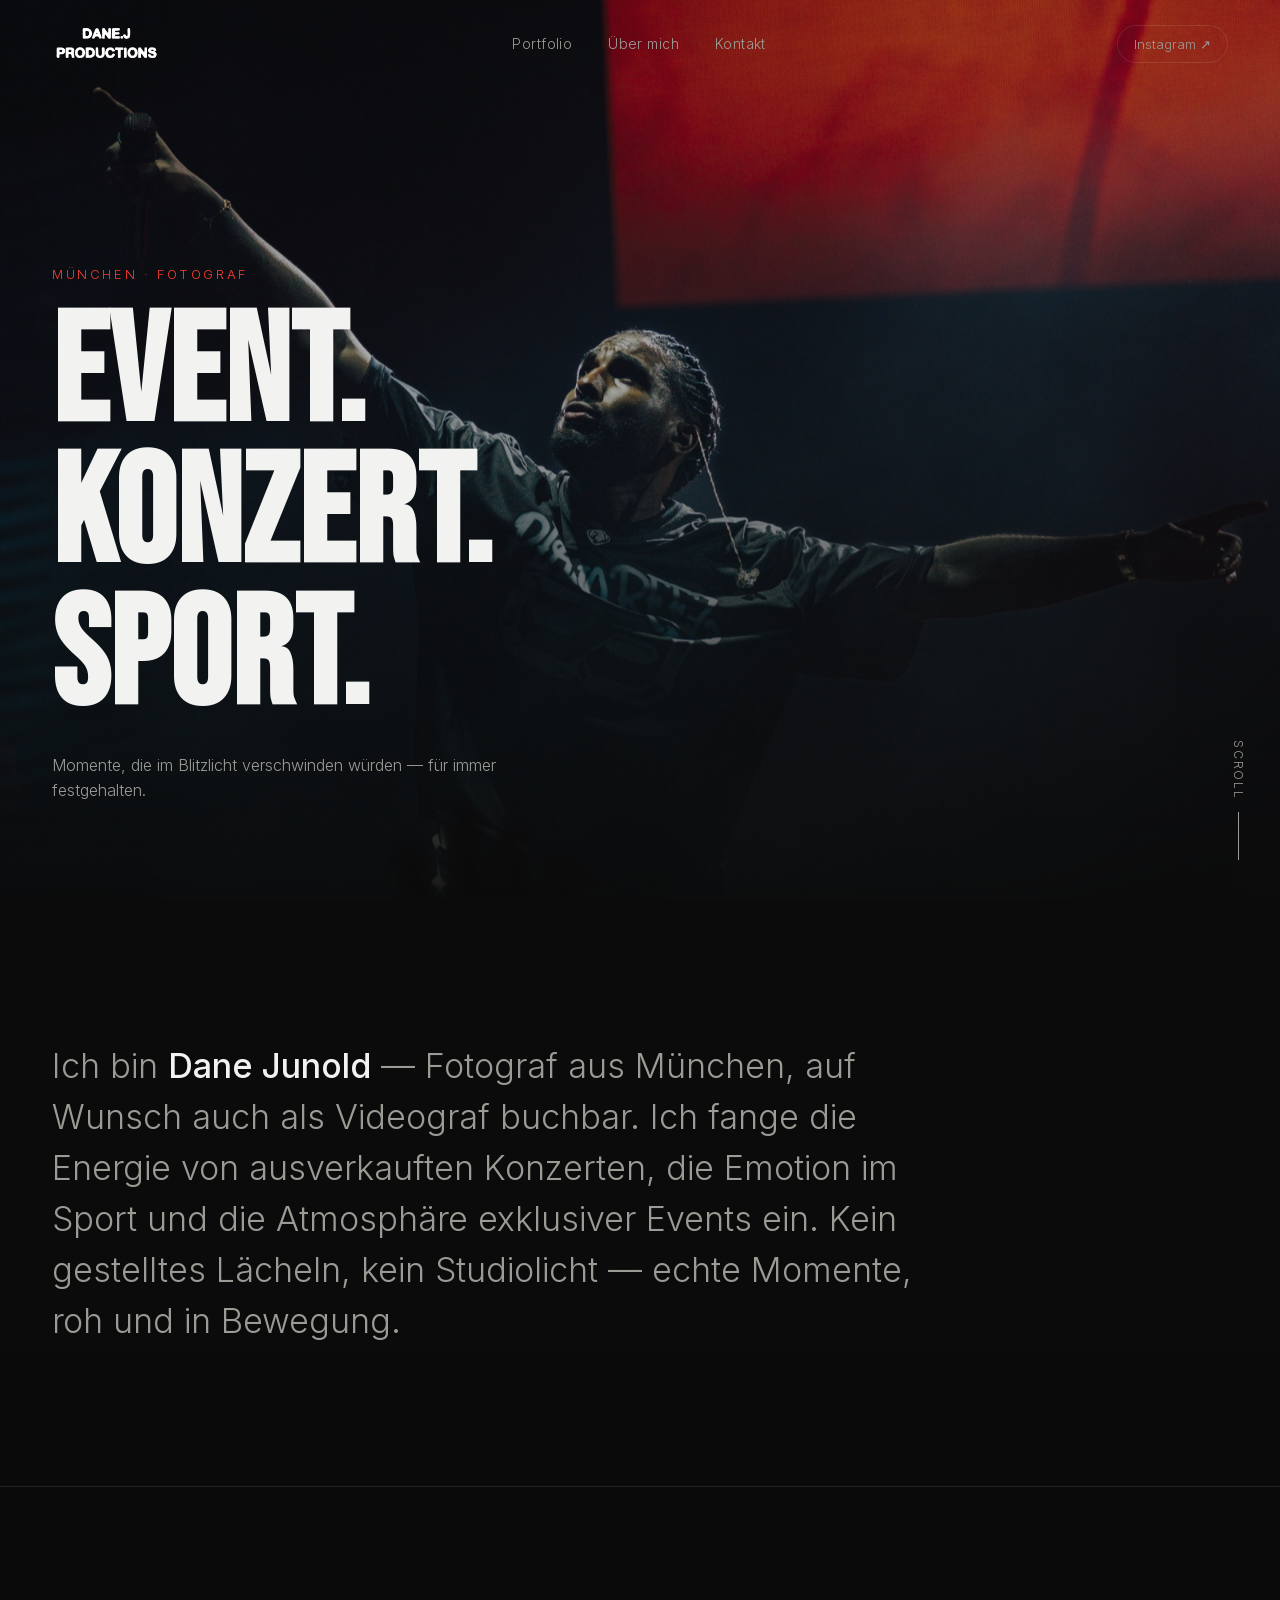
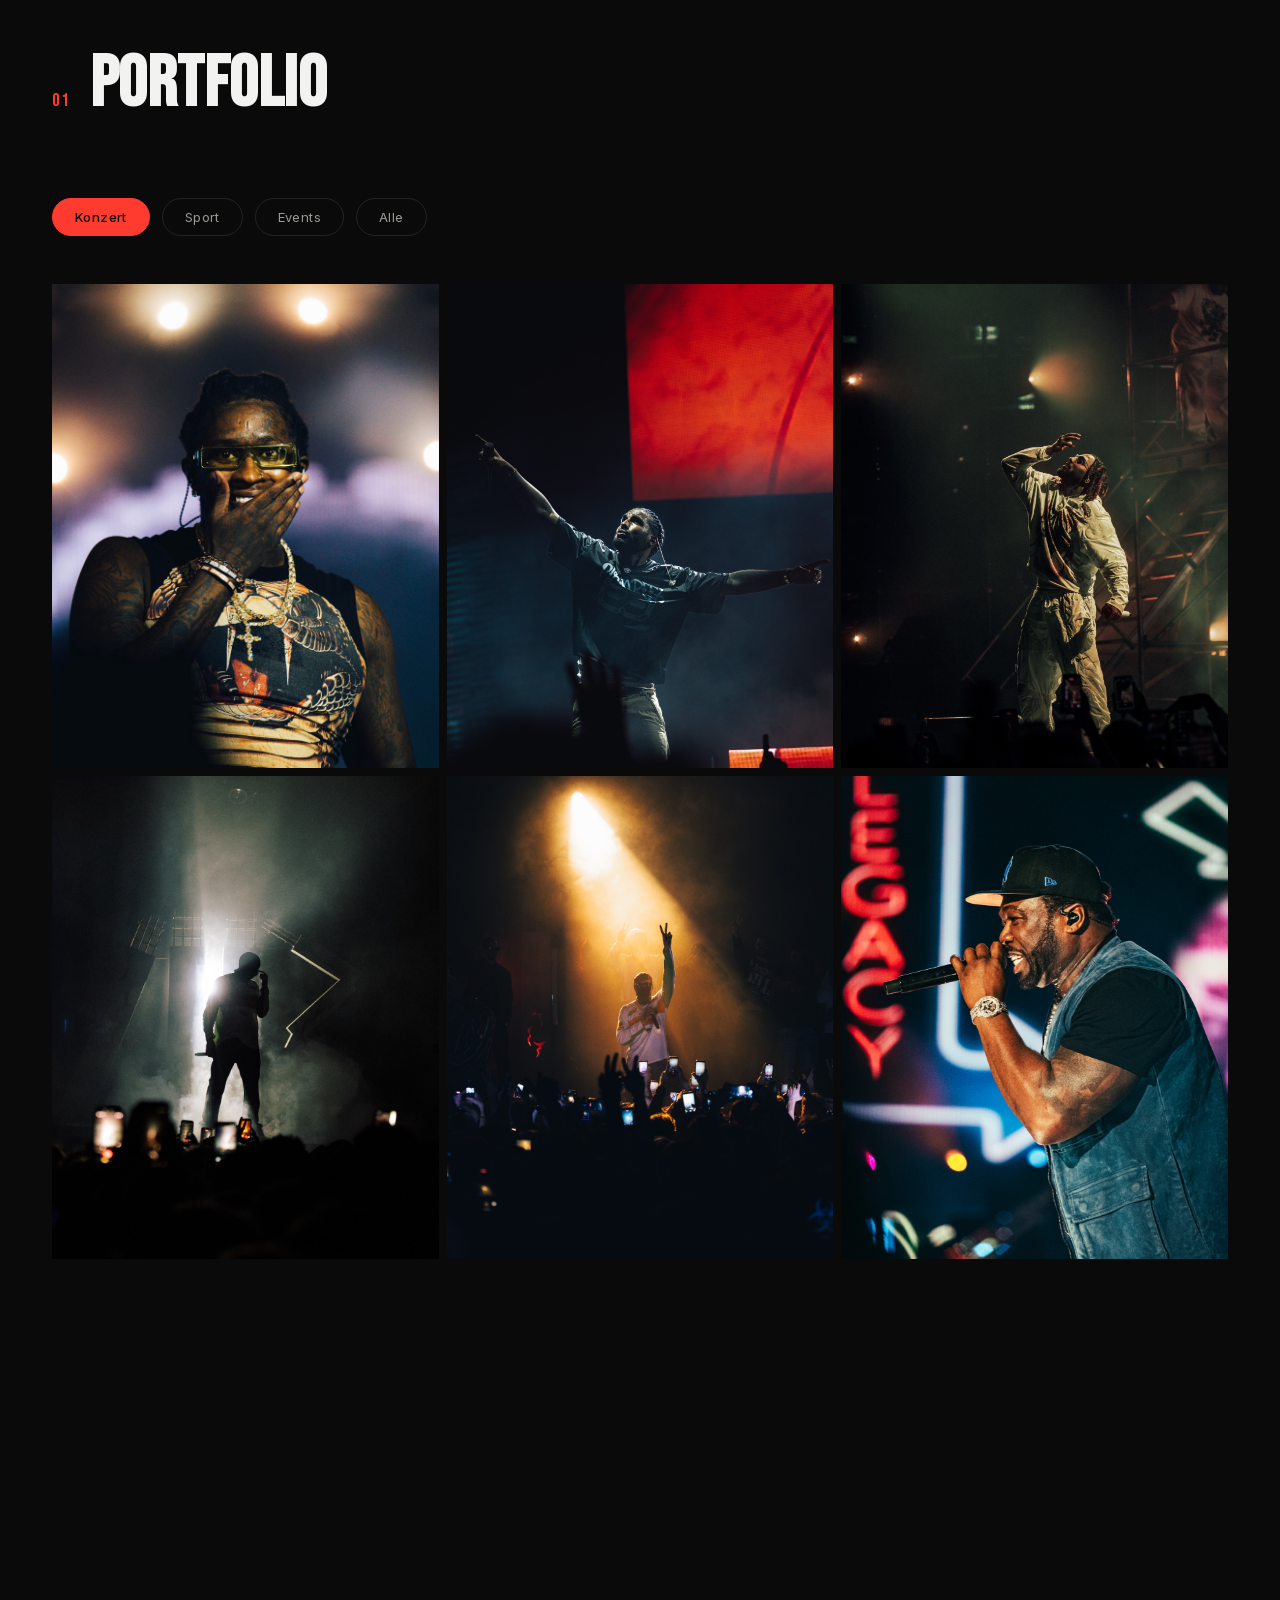
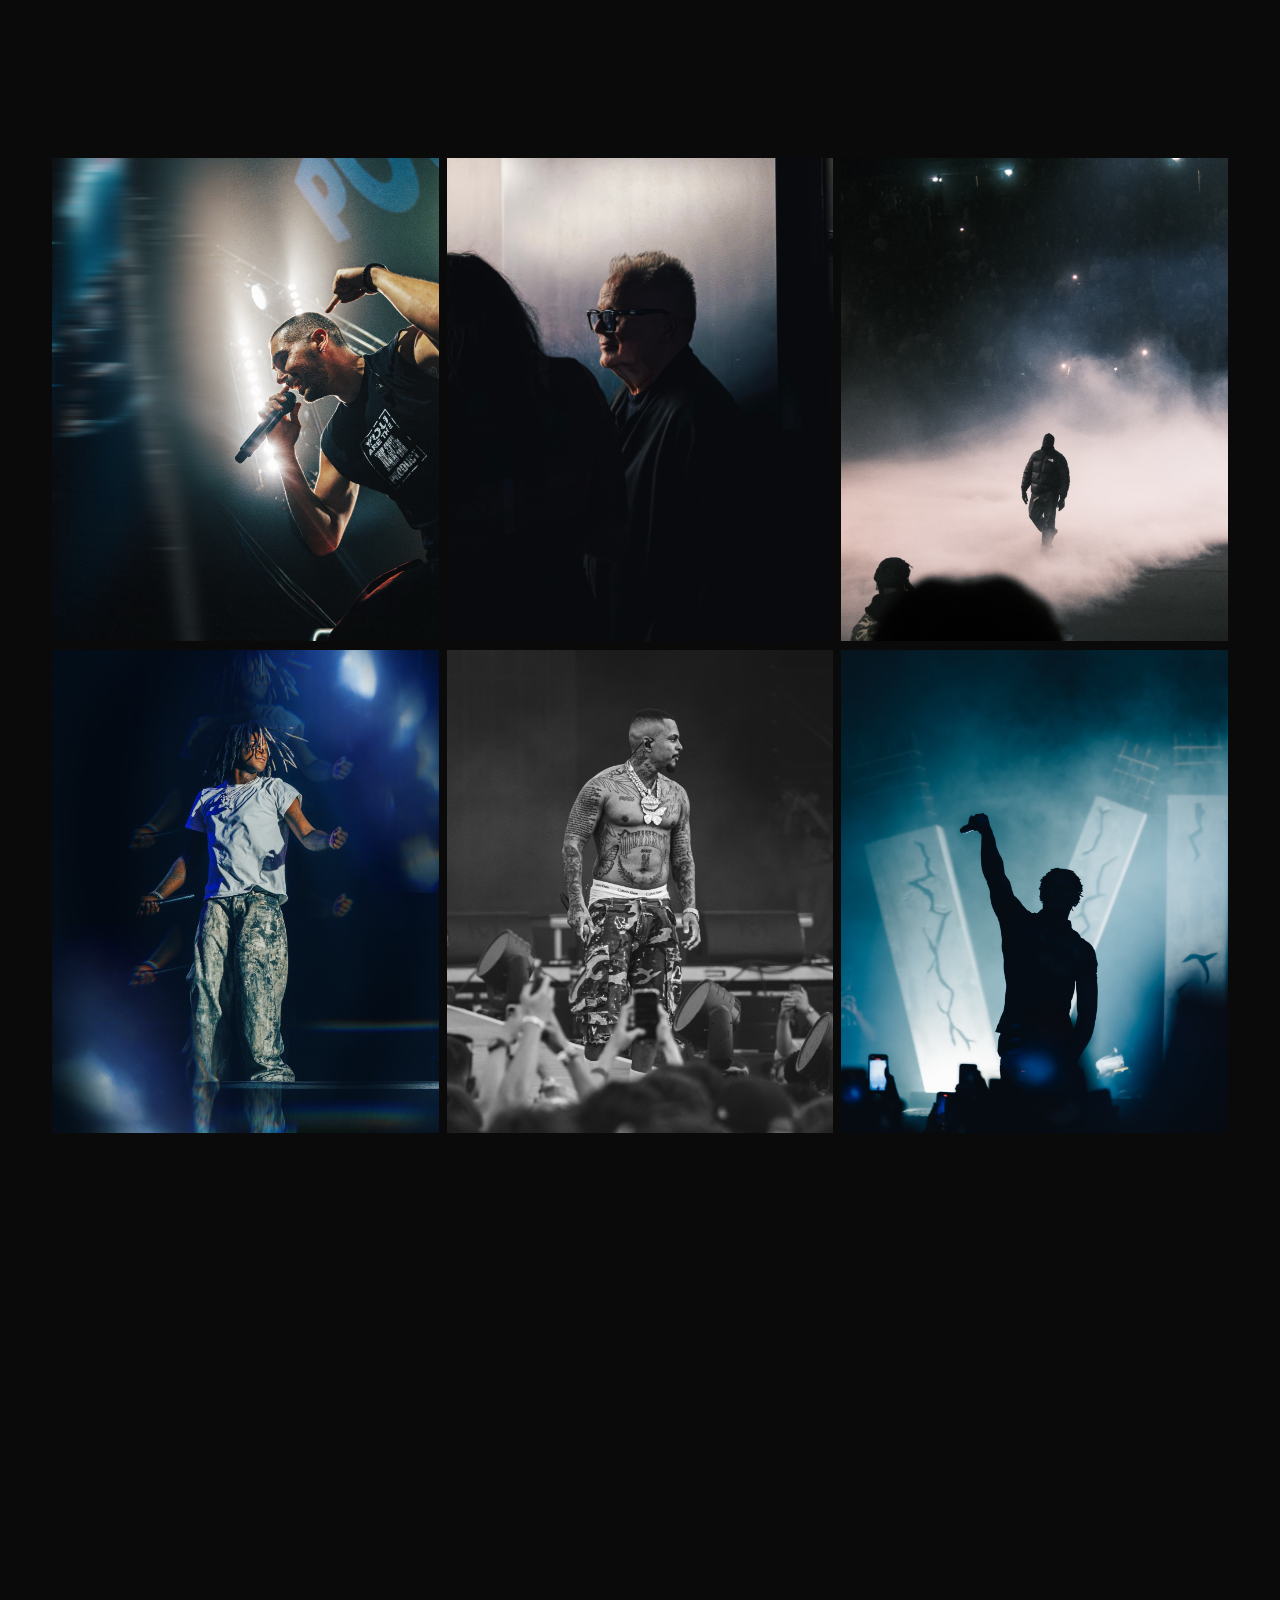
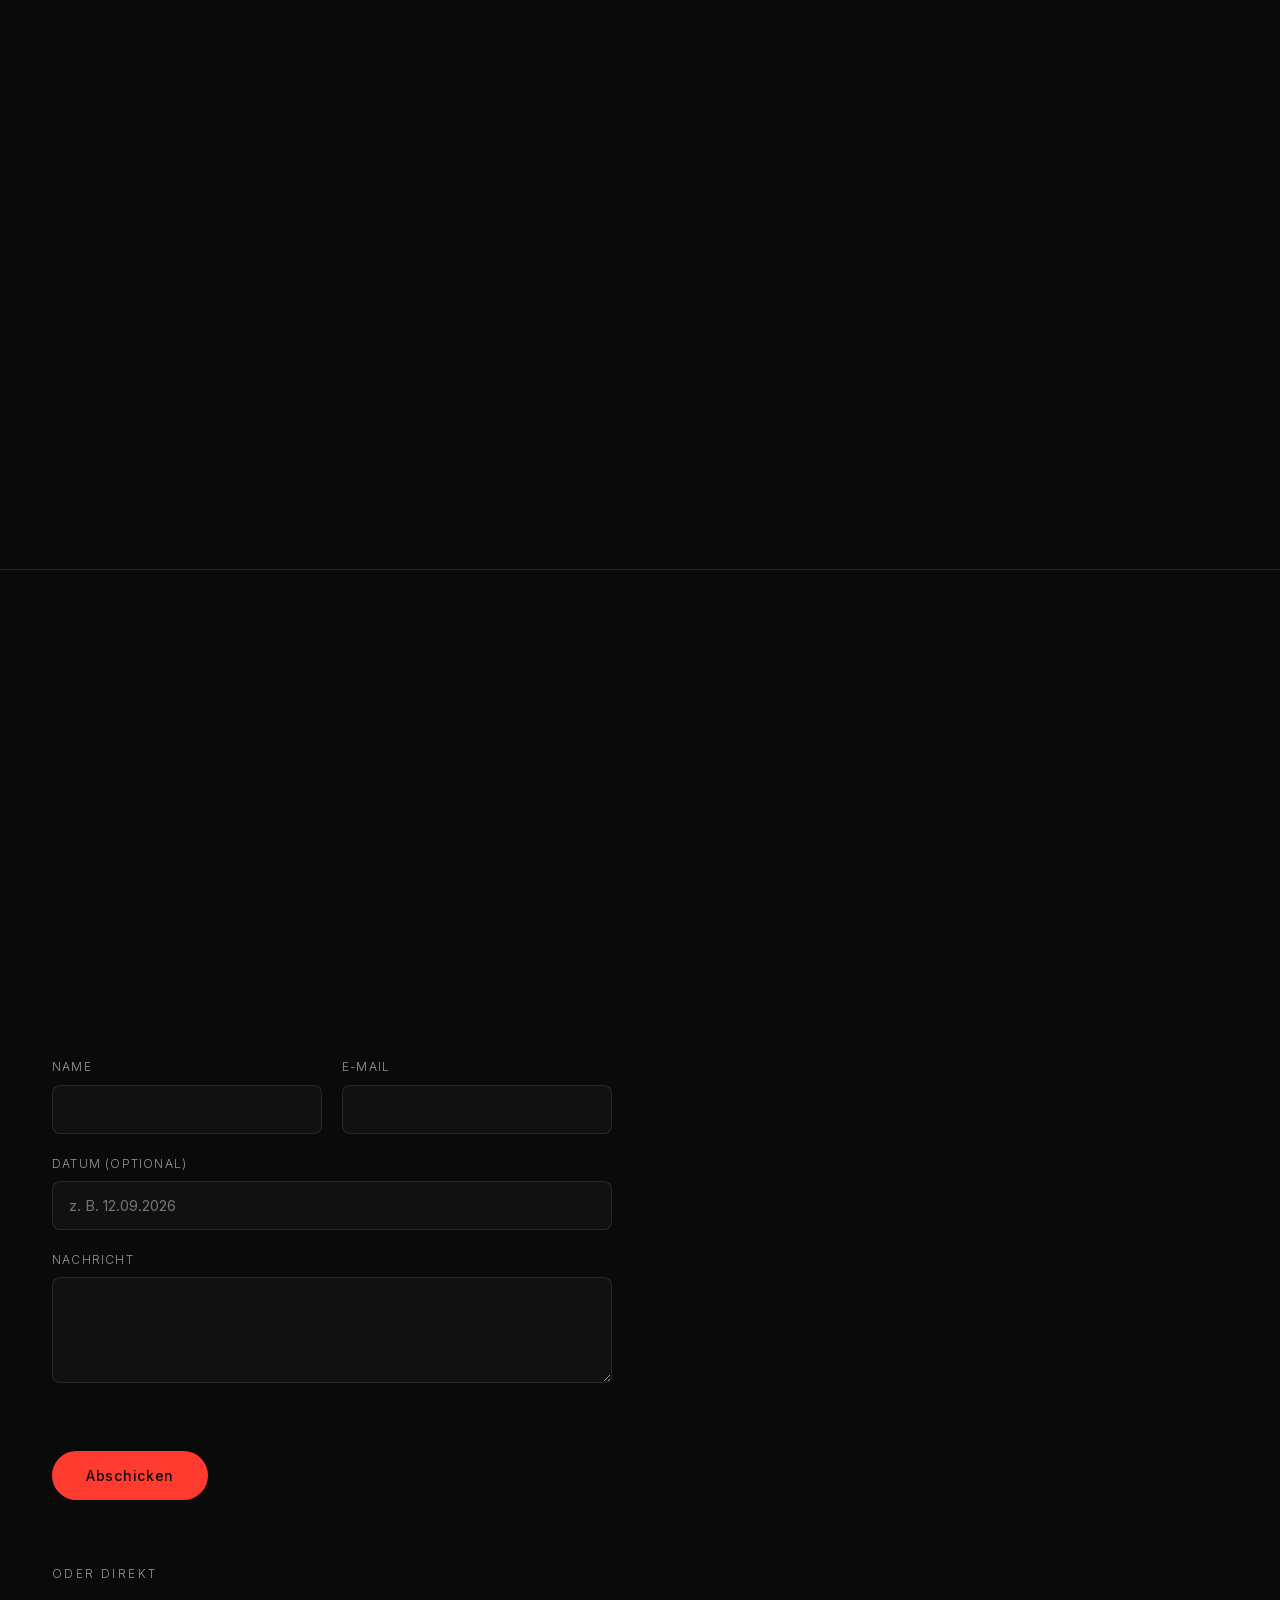
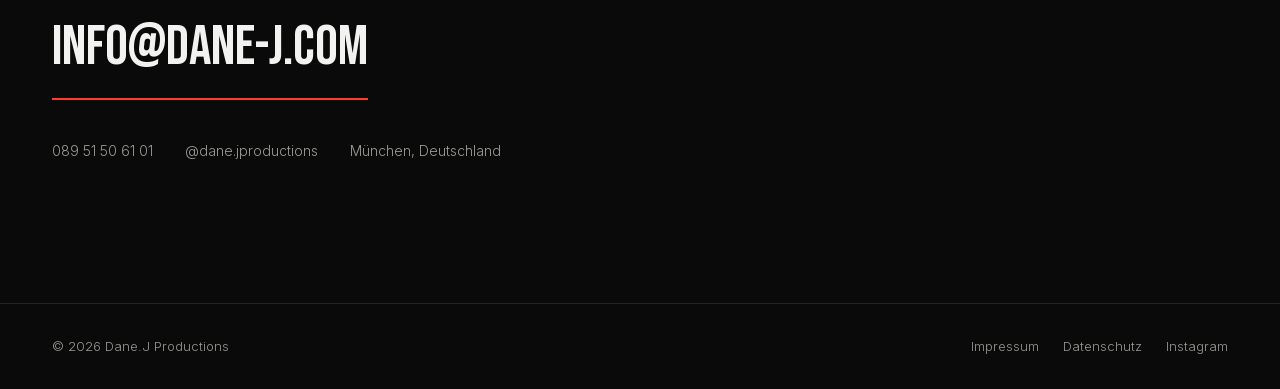
==== index.html @ d24181c6 "Default portfolio filter to Konzert instead of Alle to shorten the page Reorders filter buttons to K" ====
<!DOCTYPE html>
<html lang="de">
<head>
<meta charset="UTF-8">
<meta name="viewport" content="width=device-width, initial-scale=1.0">
<title>Dane.J Productions — Fotograf für Event, Konzert & Sport</title>
<meta name="description" content="Dane.J Productions — Fotograf (auf Wunsch auch Videograf) für Events, Konzerte und Sport. Basierend in München.">
<link rel="canonical" href="https://dane-j.com/">

<link rel="icon" type="image/png" sizes="32x32" href="images/favicon-32.png">
<link rel="icon" type="image/png" sizes="16x16" href="images/favicon-16.png">
<link rel="apple-touch-icon" sizes="180x180" href="images/apple-touch-icon.png">

<meta property="og:type" content="website">
<meta property="og:title" content="Dane.J Productions — Fotograf für Event, Konzert & Sport">
<meta property="og:description" content="Fotograf (auf Wunsch auch Videograf) für Events, Konzerte und Sport. Basierend in München.">
<meta property="og:image" content="https://dane-j.com/images/social-preview.jpg">
<meta property="og:url" content="https://dane-j.com/">
<meta property="og:locale" content="de_DE">
<meta name="twitter:card" content="summary_large_image">
<meta name="twitter:title" content="Dane.J Productions — Fotograf für Event, Konzert & Sport">
<meta name="twitter:description" content="Fotograf (auf Wunsch auch Videograf) für Events, Konzerte und Sport. Basierend in München.">
<meta name="twitter:image" content="https://dane-j.com/images/social-preview.jpg">

<link rel="stylesheet" href="css/style.css">

<script type="application/ld+json">
{
  "@context": "https://schema.org",
  "@type": "ProfessionalService",
  "name": "Dane.J Productions",
  "image": "https://dane-j.com/images/social-preview.jpg",
  "url": "https://dane-j.com/",
  "telephone": "+498951506101",
  "email": "info@dane-j.com",
  "address": {
    "@type": "PostalAddress",
    "streetAddress": "Franz-Wüllner-Straße 5",
    "postalCode": "81247",
    "addressLocality": "München",
    "addressCountry": "DE"
  },
  "areaServed": "München",
  "sameAs": ["https://instagram.com/dane.jproductions"],
  "founder": {
    "@type": "Person",
    "name": "Dane Junold",
    "jobTitle": "Fotograf & Videograf"
  },
  "description": "Fotograf und Videograf für Events, Konzerte und Sport, basierend in München."
}
</script>
</head>
<body>

<div class="grain-overlay" aria-hidden="true"></div>
<div class="cursor-dot" id="cursorDot"></div>

<header class="site-header" id="siteHeader">
  <div class="header-inner">
    <a href="#home" class="logo"><img src="images/logo.png" alt="Dane.J Productions"></a>
    <nav class="main-nav" id="mainNav">
      <a href="#work" class="nav-link">Portfolio</a>
      <a href="#about" class="nav-link">Über mich</a>
      <a href="#contact" class="nav-link">Kontakt</a>
      <a href="https://instagram.com/dane.jproductions" target="_blank" rel="noopener" class="nav-link nav-link--mobile-only">Instagram ↗</a>
    </nav>
    <a href="https://instagram.com/dane.jproductions" target="_blank" rel="noopener" class="header-social">Instagram ↗</a>
    <button class="nav-toggle" id="navToggle" aria-label="Menü öffnen">
      <span></span><span></span><span></span>
    </button>
  </div>
</header>

<main>

  <!-- HERO -->
  <section class="hero" id="home">
    <div class="hero-media">
      <img src="images/hero.jpg" alt="Rapper Reezy live auf der Bühne, fotografiert von Dane.J Productions München" loading="eager">
    </div>
    <div class="hero-overlay"></div>
    <div class="hero-curtain" aria-hidden="true"></div>
    <div class="hero-content">
      <p class="hero-eyebrow">München · Fotograf</p>
      <h1 class="hero-title">
        <span class="line-mask"><span class="line-inner">EVENT.</span></span>
        <span class="line-mask"><span class="line-inner">KONZERT.</span></span>
        <span class="line-mask"><span class="line-inner">SPORT.</span></span>
      </h1>
      <p class="hero-sub">Momente, die im Blitzlicht verschwinden würden — für immer festgehalten.</p>
    </div>
    <a href="#work" class="scroll-cue">
      <span>Scroll</span>
      <i></i>
    </a>
  </section>

  <!-- INTRO -->
  <section class="intro">
    <div class="container">
      <p class="intro-text reveal">
        Ich bin <strong>Dane Junold</strong> — Fotograf aus München, auf Wunsch auch als
        Videograf buchbar. Ich fange die Energie von ausverkauften Konzerten, die
        Emotion im Sport und die Atmosphäre exklusiver Events ein. Kein gestelltes
        Lächeln, kein Studiolicht — echte Momente, roh und in Bewegung.
      </p>
    </div>
  </section>

  <!-- WORK / PORTFOLIO -->
  <section class="work" id="work">
    <div class="container">
      <div class="section-head reveal">
        <span class="section-num">01</span>
        <h2>Portfolio</h2>
      </div>

      <div class="filters reveal">
        <button class="filter-btn active" data-filter="konzert">Konzert</button>
        <button class="filter-btn" data-filter="sport">Sport</button>
        <button class="filter-btn" data-filter="event">Events</button>
        <button class="filter-btn" data-filter="all">Alle</button>
      </div>

      <div class="gallery" id="gallery">
        <figure class="gallery-item reveal" data-category="konzert" data-name="Young Thug">
          <img src="images/konzert-15.jpg" alt="Konzertfoto: Young Thug live auf der Bühne" loading="lazy">
          <figcaption><span>Young Thug</span></figcaption>
        </figure>
        <figure class="gallery-item reveal" data-category="sport" data-name="Alexander Zverev">
          <img src="images/sport-1.jpg" alt="Sportfoto: Alexander Zverev in Aktion" loading="lazy">
          <figcaption><span>Alexander Zverev</span></figcaption>
        </figure>
        <figure class="gallery-item reveal" data-category="event" data-name="Bar am See/Haus">
          <img src="images/event-1.jpg" alt="Eventfoto: Bar am See/Haus" loading="lazy">
          <figcaption><span>Bar am See/Haus</span></figcaption>
        </figure>
        <figure class="gallery-item reveal" data-category="event" data-name="Bar am See/Haus">
          <img src="images/event-7.jpg" alt="Eventfoto: Bar am See/Haus" loading="lazy">
          <figcaption><span>Bar am See/Haus</span></figcaption>
        </figure>
        <figure class="gallery-item reveal" data-category="konzert" data-name="Reezy">
          <img src="images/konzert-10.jpg" alt="Konzertfoto: Reezy live auf der Bühne" loading="lazy">
          <figcaption><span>Reezy</span></figcaption>
        </figure>
        <figure class="gallery-item reveal" data-category="event" data-name="Oktoberfest">
          <img src="images/event-4.jpg" alt="Eventfoto: Oktoberfest" loading="lazy">
          <figcaption><span>Oktoberfest</span></figcaption>
        </figure>
        <figure class="gallery-item reveal" data-category="sport" data-name="Toni Kroos">
          <img src="images/sport-9.jpg" alt="Sportfoto: Toni Kroos in Aktion" loading="lazy">
          <figcaption><span>Toni Kroos</span></figcaption>
        </figure>
        <figure class="gallery-item reveal" data-category="konzert" data-name="Reezy">
          <img src="images/konzert-11.jpg" alt="Konzertfoto: Reezy live auf der Bühne" loading="lazy">
          <figcaption><span>Reezy</span></figcaption>
        </figure>
        <figure class="gallery-item reveal" data-category="sport" data-name="Victor Boniface">
          <img src="images/sport-11.jpg" alt="Sportfoto: Victor Boniface in Aktion" loading="lazy">
          <figcaption><span>Victor Boniface</span></figcaption>
        </figure>
        <figure class="gallery-item reveal" data-category="event" data-name="Kocherlball">
          <img src="images/event-3.jpg" alt="Eventfoto: Kocherlball" loading="lazy">
          <figcaption><span>Kocherlball</span></figcaption>
        </figure>
        <figure class="gallery-item reveal" data-category="konzert" data-name="Sosa La M">
          <img src="images/konzert-12.jpg" alt="Konzertfoto: Sosa La M live auf der Bühne" loading="lazy">
          <figcaption><span>Sosa La M</span></figcaption>
        </figure>
        <figure class="gallery-item reveal" data-category="sport" data-name="Alexander Zverev">
          <img src="images/sport-2.jpg" alt="Sportfoto: Alexander Zverev in Aktion" loading="lazy">
          <figcaption><span>Alexander Zverev</span></figcaption>
        </figure>
        <figure class="gallery-item reveal" data-category="event" data-name="Oktoberfest">
          <img src="images/event-5.jpg" alt="Eventfoto: Oktoberfest" loading="lazy">
          <figcaption><span>Oktoberfest</span></figcaption>
        </figure>
        <figure class="gallery-item reveal" data-category="konzert" data-name="Sosa La M">
          <img src="images/konzert-13.jpg" alt="Konzertfoto: Sosa La M live auf der Bühne" loading="lazy">
          <figcaption><span>Sosa La M</span></figcaption>
        </figure>
        <figure class="gallery-item reveal" data-category="sport" data-name="Antonio Rüdiger und Toni Kroos">
          <img src="images/sport-5.jpg" alt="Sportfoto: Antonio Rüdiger und Toni Kroos in Aktion" loading="lazy">
          <figcaption><span>Antonio Rüdiger und Toni Kroos</span></figcaption>
        </figure>
        <figure class="gallery-item reveal" data-category="event" data-name="DiscoBox">
          <img src="images/event-2.jpg" alt="Eventfoto: DiscoBox" loading="lazy">
          <figcaption><span>DiscoBox</span></figcaption>
        </figure>
        <figure class="gallery-item reveal" data-category="konzert" data-name="50 Cent">
          <img src="images/konzert-1.jpg" alt="Konzertfoto: 50 Cent live auf der Bühne" loading="lazy">
          <figcaption><span>50 Cent</span></figcaption>
        </figure>
        <figure class="gallery-item reveal" data-category="sport" data-name="Victor Boniface">
          <img src="images/sport-12.jpg" alt="Sportfoto: Victor Boniface in Aktion" loading="lazy">
          <figcaption><span>Victor Boniface</span></figcaption>
        </figure>
        <figure class="gallery-item reveal" data-category="event" data-name="Red Bull">
          <img src="images/event-6.jpg" alt="Eventfoto: Red Bull" loading="lazy">
          <figcaption><span>Red Bull</span></figcaption>
        </figure>
        <figure class="gallery-item reveal" data-category="konzert" data-name="A$AP Rocky">
          <img src="images/konzert-2.jpg" alt="Konzertfoto: A$AP Rocky live auf der Bühne" loading="lazy">
          <figcaption><span>A$AP Rocky</span></figcaption>
        </figure>
        <figure class="gallery-item reveal" data-category="sport" data-name="Alexander Zverev">
          <img src="images/sport-3.jpg" alt="Sportfoto: Alexander Zverev in Aktion" loading="lazy">
          <figcaption><span>Alexander Zverev</span></figcaption>
        </figure>
        <figure class="gallery-item reveal" data-category="konzert" data-name="Bausa">
          <img src="images/konzert-3.jpg" alt="Konzertfoto: Bausa live auf der Bühne" loading="lazy">
          <figcaption><span>Bausa</span></figcaption>
        </figure>
        <figure class="gallery-item reveal" data-category="sport" data-name="Eljero Elia">
          <img src="images/sport-6.jpg" alt="Sportfoto: Eljero Elia in Aktion" loading="lazy">
          <figcaption><span>Eljero Elia</span></figcaption>
        </figure>
        <figure class="gallery-item reveal" data-category="konzert" data-name="Bausa">
          <img src="images/konzert-4.jpg" alt="Konzertfoto: Bausa live auf der Bühne" loading="lazy">
          <figcaption><span>Bausa</span></figcaption>
        </figure>
        <figure class="gallery-item reveal" data-category="sport" data-name="Victor Boniface">
          <img src="images/sport-13.jpg" alt="Sportfoto: Victor Boniface in Aktion" loading="lazy">
          <figcaption><span>Victor Boniface</span></figcaption>
        </figure>
        <figure class="gallery-item reveal" data-category="konzert" data-name="Clock Clock">
          <img src="images/konzert-5.jpg" alt="Konzertfoto: Clock Clock live auf der Bühne" loading="lazy">
          <figcaption><span>Clock Clock</span></figcaption>
        </figure>
        <figure class="gallery-item reveal" data-category="sport" data-name="Alexander Zverev">
          <img src="images/sport-4.jpg" alt="Sportfoto: Alexander Zverev in Aktion" loading="lazy">
          <figcaption><span>Alexander Zverev</span></figcaption>
        </figure>
        <figure class="gallery-item reveal" data-category="konzert" data-name="Herbert Grönemeyer">
          <img src="images/konzert-6.jpg" alt="Konzertfoto: Herbert Grönemeyer live auf der Bühne" loading="lazy">
          <figcaption><span>Herbert Grönemeyer</span></figcaption>
        </figure>
        <figure class="gallery-item reveal" data-category="sport" data-name="Ismail Jakobs">
          <img src="images/sport-7.jpg" alt="Sportfoto: Ismail Jakobs in Aktion" loading="lazy">
          <figcaption><span>Ismail Jakobs</span></figcaption>
        </figure>
        <figure class="gallery-item reveal" data-category="konzert" data-name="Kanye West">
          <img src="images/konzert-7.jpg" alt="Konzertfoto: Kanye West live auf der Bühne" loading="lazy">
          <figcaption><span>Kanye West</span></figcaption>
        </figure>
        <figure class="gallery-item reveal" data-category="sport" data-name="Victor Boniface">
          <img src="images/sport-14.jpg" alt="Sportfoto: Victor Boniface in Aktion" loading="lazy">
          <figcaption><span>Victor Boniface</span></figcaption>
        </figure>
        <figure class="gallery-item reveal" data-category="konzert" data-name="Ken Carson">
          <img src="images/konzert-8.jpg" alt="Konzertfoto: Ken Carson live auf der Bühne" loading="lazy">
          <figcaption><span>Ken Carson</span></figcaption>
        </figure>
        <figure class="gallery-item reveal" data-category="sport" data-name="Omar Mamoush">
          <img src="images/sport-8.jpg" alt="Sportfoto: Omar Mamoush in Aktion" loading="lazy">
          <figcaption><span>Omar Mamoush</span></figcaption>
        </figure>
        <figure class="gallery-item reveal" data-category="konzert" data-name="Luciano">
          <img src="images/konzert-9.jpg" alt="Konzertfoto: Luciano live auf der Bühne" loading="lazy">
          <figcaption><span>Luciano</span></figcaption>
        </figure>
        <figure class="gallery-item reveal" data-category="sport" data-name="Toni Kroos">
          <img src="images/sport-10.jpg" alt="Sportfoto: Toni Kroos in Aktion" loading="lazy">
          <figcaption><span>Toni Kroos</span></figcaption>
        </figure>
        <figure class="gallery-item reveal" data-category="konzert" data-name="YC">
          <img src="images/konzert-14.jpg" alt="Konzertfoto: YC live auf der Bühne" loading="lazy">
          <figcaption><span>YC</span></figcaption>
        </figure>
      </div>
    </div>
  </section>

  <!-- ABOUT -->
  <section class="about" id="about">
    <div class="container about-grid">
      <div class="about-media reveal">
        <img src="images/about.jpg" alt="Dane Junold, Fotograf" loading="lazy">
      </div>
      <div class="about-content">
        <span class="section-num reveal">02</span>
        <h2 class="reveal">Über mich</h2>
        <p class="reveal">
          Seit Jahren bin ich als Fotograf dort unterwegs, wo Adrenalin,
          Bass und Emotion aufeinandertreffen — von der Bühne bis zum
          Spielfeldrand. Auf Wunsch halte ich die gleichen Momente auch
          als Videograf fest. Mein Ziel: den einen Moment einfangen, der
          die ganze Geschichte erzählt.
        </p>
        <p class="reveal">
          Ob ausverkaufte Konzerthalle, private Feier oder Stadion unter
          Flutlicht — ich arbeite schnell, unauffällig und mit einem Auge
          fürs Detail, damit ihr euch auf euren Moment konzentrieren könnt.
        </p>
        <a href="#contact" class="btn reveal">Projekt anfragen</a>
      </div>
    </div>
  </section>

  <!-- CONTACT -->
  <section class="contact" id="contact">
    <div class="container">
      <span class="section-num reveal">03</span>
      <h2 class="reveal">Let's work<br>together.</h2>

      <form name="contact" method="POST" data-netlify="true" netlify-honeypot="bot-field" class="contact-form reveal" id="contactForm">
        <input type="hidden" name="form-name" value="contact">
        <p class="hidden-field">
          <label>Nicht ausfüllen: <input name="bot-field"></label>
        </p>

        <div class="form-row">
          <div class="form-field">
            <label for="name">Name</label>
            <input type="text" id="name" name="name" autocomplete="name" required>
          </div>
          <div class="form-field">
            <label for="email">E-Mail</label>
            <input type="email" id="email" name="email" autocomplete="email" required>
          </div>
        </div>
        <div class="form-field">
          <label for="event_date">Datum (optional)</label>
          <input type="text" id="event_date" name="event_date" placeholder="z. B. 12.09.2026">
        </div>
        <div class="form-field">
          <label for="message">Nachricht</label>
          <textarea id="message" name="message" rows="4" required></textarea>
        </div>
        <button type="submit" class="btn btn--submit">Abschicken</button>
        <p class="form-status" id="formStatus" aria-live="polite"></p>
      </form>

      <div class="contact-alt">
        <p class="contact-alt-label">oder direkt</p>
        <a href="mailto:info@dane-j.com" class="contact-email reveal">info@dane-j.com</a>
        <div class="contact-details reveal">
          <a href="tel:+498951506101">089 51 50 61 01</a>
          <a href="https://instagram.com/dane.jproductions" target="_blank" rel="noopener">@dane.jproductions</a>
          <span>München, Deutschland</span>
        </div>
      </div>
    </div>
  </section>

</main>

<footer class="site-footer">
  <div class="container footer-inner">
    <p>© <span id="year"></span> Dane.J Productions</p>
    <nav class="footer-nav">
      <a href="impressum.html">Impressum</a>
      <a href="datenschutz.html">Datenschutz</a>
      <a href="https://instagram.com/dane.jproductions" target="_blank" rel="noopener">Instagram</a>
    </nav>
  </div>
</footer>

<div class="lightbox" id="lightbox">
  <button class="lightbox-close" id="lightboxClose" aria-label="Schließen">&times;</button>
  <img src="" alt="" id="lightboxImg">
  <p class="lightbox-caption" id="lightboxCaption"></p>
</div>

<script src="js/main.js"></script>
</body>
</html>
---- css/style.css ----
/* ---------- Fonts (self-hosted, no external requests) ---------- */
@font-face {
  font-family: 'Bebas Neue';
  font-style: normal;
  font-weight: 400;
  font-display: swap;
  src: url('../fonts/bebas-neue-400.woff2') format('woff2');
}
@font-face {
  font-family: 'Inter';
  font-style: normal;
  font-weight: 300;
  font-display: swap;
  src: url('../fonts/inter-var.woff2') format('woff2');
}
@font-face {
  font-family: 'Inter';
  font-style: normal;
  font-weight: 400;
  font-display: swap;
  src: url('../fonts/inter-var.woff2') format('woff2');
}
@font-face {
  font-family: 'Inter';
  font-style: normal;
  font-weight: 500;
  font-display: swap;
  src: url('../fonts/inter-var.woff2') format('woff2');
}
@font-face {
  font-family: 'Inter';
  font-style: normal;
  font-weight: 600;
  font-display: swap;
  src: url('../fonts/inter-var.woff2') format('woff2');
}

/* ---------- Reset & Base ---------- */
* { margin: 0; padding: 0; box-sizing: border-box; }

:root {
  --bg: #0a0a0a;
  --bg-soft: #111111;
  --fg: #f2f2f0;
  --fg-muted: #9a9a94;
  --accent: #ff3b30;
  --border: rgba(255,255,255,0.1);
  --font-display: 'Bebas Neue', sans-serif;
  --font-body: 'Inter', sans-serif;
  --ease: cubic-bezier(0.16, 1, 0.3, 1);
}

html {
  scroll-behavior: smooth;
  overflow-x: hidden;
}

body {
  background: var(--bg);
  color: var(--fg);
  font-family: var(--font-body);
  font-weight: 300;
  line-height: 1.6;
  cursor: default;
}

img { display: block; max-width: 100%; }
a { color: inherit; text-decoration: none; }

.container {
  max-width: 1240px;
  margin: 0 auto;
  padding: 0 32px;
}

/* ---------- Reveal animation ---------- */
.reveal {
  opacity: 0;
  transform: translateY(28px) scale(0.97);
  transition: opacity 1s var(--ease), transform 1s var(--ease);
}
.reveal.is-visible {
  opacity: 1;
  transform: translateY(0) scale(1);
}

/* ---------- Film grain overlay ---------- */
.grain-overlay {
  position: fixed;
  inset: -50%;
  width: 200%;
  height: 200%;
  z-index: 300;
  pointer-events: none;
  opacity: 0.05;
  mix-blend-mode: overlay;
  background-image: url("data:image/svg+xml,%3Csvg xmlns='http://www.w3.org/2000/svg' width='120' height='120'%3E%3Cfilter id='n'%3E%3CfeTurbulence type='fractalNoise' baseFrequency='0.85' numOctaves='2' stitchTiles='stitch'/%3E%3C/filter%3E%3Crect width='100%25' height='100%25' filter='url(%23n)'/%3E%3C/svg%3E");
  animation: grainShift 1s steps(6) infinite;
}
@keyframes grainShift {
  0% { transform: translate(0, 0); }
  20% { transform: translate(-4%, 3%); }
  40% { transform: translate(3%, -5%); }
  60% { transform: translate(-5%, -3%); }
  80% { transform: translate(4%, 4%); }
  100% { transform: translate(0, 0); }
}

/* ---------- Header ---------- */
.site-header {
  position: fixed;
  top: 0; left: 0; right: 0;
  z-index: 100;
  padding: 24px 0;
  transition: background 0.4s var(--ease), padding 0.4s var(--ease), border-color 0.4s var(--ease);
  border-bottom: 1px solid transparent;
}
.site-header.scrolled {
  background: rgba(10,10,10,0.85);
  backdrop-filter: blur(10px);
  padding: 16px 0;
  border-bottom: 1px solid var(--border);
}
.header-inner {
  max-width: 1240px;
  margin: 0 auto;
  padding: 0 32px;
  display: flex;
  align-items: center;
  justify-content: space-between;
}
.logo { display: flex; align-items: center; }
.logo img {
  height: 40px;
  width: auto;
  display: block;
}

.main-nav { display: flex; gap: 36px; }
.nav-link {
  font-size: 14px;
  letter-spacing: 0.03em;
  color: var(--fg-muted);
  position: relative;
  transition: color 0.3s var(--ease);
}
.nav-link::after {
  content: '';
  position: absolute;
  left: 0; bottom: -4px;
  width: 0; height: 1px;
  background: var(--fg);
  transition: width 0.3s var(--ease);
}
.nav-link:hover { color: var(--fg); }
.nav-link:hover::after { width: 100%; }

.header-social {
  font-size: 13px;
  color: var(--fg-muted);
  border: 1px solid var(--border);
  padding: 8px 16px;
  border-radius: 999px;
  transition: all 0.3s var(--ease);
}
.header-social:hover {
  color: var(--bg);
  background: var(--fg);
  border-color: var(--fg);
}

.nav-toggle {
  display: none;
  flex-direction: column;
  align-items: center;
  justify-content: center;
  gap: 5px;
  min-width: 44px;
  min-height: 44px;
  background: none;
  border: none;
  cursor: pointer;
  padding: 8px;
}
.nav-toggle span {
  width: 22px; height: 1.5px;
  background: var(--fg);
  transition: transform 0.3s var(--ease), opacity 0.3s var(--ease);
}

.nav-link--mobile-only { display: none; }

/* ---------- Hero ---------- */
.hero {
  position: relative;
  height: 100vh;
  min-height: 640px;
  display: flex;
  align-items: flex-end;
  overflow: hidden;
}
.hero-media {
  position: absolute;
  top: -120px;
  left: 0;
  right: 0;
  height: calc(100% + 120px);
  will-change: transform;
}
.hero-media img {
  width: 100%; height: 100%;
  object-fit: cover;
  transform: scale(1.08);
  animation: heroZoom 18s var(--ease) forwards;
}
@keyframes heroZoom {
  to { transform: scale(1); }
}
.hero-overlay {
  position: absolute;
  inset: 0;
  background: linear-gradient(180deg, rgba(10,10,10,0.35) 0%, rgba(10,10,10,0.35) 40%, rgba(10,10,10,0.95) 100%);
}
.hero-curtain {
  position: absolute;
  inset: 0;
  z-index: 3;
  background: var(--bg);
  pointer-events: none;
  animation: curtainOut 1.1s var(--ease) 0.2s forwards;
}
@keyframes curtainOut {
  to { opacity: 0; visibility: hidden; }
}
.hero-content {
  position: relative;
  z-index: 2;
  padding: 0 32px 96px;
  max-width: 1240px;
  margin: 0 auto;
  width: 100%;
}
.hero-eyebrow {
  font-size: 13px;
  letter-spacing: 0.2em;
  text-transform: uppercase;
  color: var(--accent);
  margin-bottom: 20px;
  opacity: 0;
  transform: translateY(16px);
  animation: heroFadeUp 0.8s var(--ease) 0.55s forwards;
}
@keyframes heroFadeUp {
  to { opacity: 1; transform: translateY(0); }
}
.hero-title {
  font-family: var(--font-display);
  font-size: clamp(56px, 12vw, 160px);
  line-height: 0.92;
  letter-spacing: 1px;
}
.hero-title .line-mask {
  display: block;
  overflow: hidden;
}
.hero-title .line-inner {
  display: block;
  transform: translateY(115%);
  animation: lineUp 0.85s cubic-bezier(0.16, 1, 0.3, 1) forwards;
}
.hero-title .line-mask:nth-child(1) .line-inner { animation-delay: 0.6s; }
.hero-title .line-mask:nth-child(2) .line-inner { animation-delay: 0.75s; }
.hero-title .line-mask:nth-child(3) .line-inner { animation-delay: 0.9s; }
@keyframes lineUp {
  to { transform: translateY(0); }
}
.hero-sub {
  margin-top: 24px;
  max-width: 460px;
  font-size: 16px;
  color: var(--fg-muted);
  opacity: 0;
  transform: translateY(16px);
  animation: heroFadeUp 0.8s var(--ease) 1.15s forwards;
}

.scroll-cue {
  position: absolute;
  right: 32px;
  bottom: 40px;
  z-index: 2;
  display: flex;
  align-items: center;
  gap: 12px;
  color: var(--fg-muted);
  font-size: 12px;
  letter-spacing: 0.15em;
  text-transform: uppercase;
  writing-mode: vertical-rl;
  opacity: 0;
  animation: heroFadeUp 0.8s var(--ease) 1.6s forwards;
}
.scroll-cue i {
  width: 1px;
  height: 48px;
  background: var(--fg-muted);
  position: relative;
  overflow: hidden;
}
.scroll-cue i::after {
  content: '';
  position: absolute;
  top: -100%; left: 0;
  width: 100%; height: 100%;
  background: var(--fg);
  animation: scrollLine 2s ease-in-out infinite;
}
@keyframes scrollLine {
  0% { top: -100%; }
  60% { top: 100%; }
  100% { top: 100%; }
}

/* ---------- Intro ---------- */
.intro {
  padding: 140px 0;
  border-bottom: 1px solid var(--border);
}
.intro-text {
  font-size: clamp(22px, 3.2vw, 34px);
  font-weight: 300;
  line-height: 1.5;
  max-width: 920px;
  color: var(--fg-muted);
}
.intro-text strong { color: var(--fg); font-weight: 500; }

/* ---------- Section head ---------- */
.section-head {
  display: flex;
  align-items: baseline;
  gap: 20px;
  margin-bottom: 56px;
}
.section-num {
  font-family: var(--font-display);
  font-size: 18px;
  color: var(--accent);
  letter-spacing: 0.1em;
}
.section-head h2, .about-content h2, .contact h2 {
  font-family: var(--font-display);
  font-size: clamp(40px, 6vw, 72px);
  letter-spacing: 0.5px;
}

/* ---------- Work / Gallery ---------- */
.work { padding: 140px 0; }

.filters {
  display: flex;
  gap: 12px;
  margin-bottom: 48px;
  flex-wrap: wrap;
}
.filter-btn {
  background: none;
  border: 1px solid var(--border);
  color: var(--fg-muted);
  font-family: var(--font-body);
  font-size: 13px;
  letter-spacing: 0.03em;
  padding: 10px 22px;
  border-radius: 999px;
  cursor: pointer;
  transition: all 0.3s var(--ease);
}
.filter-btn:hover { color: var(--fg); border-color: var(--fg); }
.filter-btn.active {
  background: var(--accent);
  border-color: var(--accent);
  color: #0a0a0a;
  font-weight: 500;
}

.gallery {
  display: grid;
  grid-template-columns: repeat(3, 1fr);
  gap: 8px;
}
.gallery-item {
  position: relative;
  overflow: hidden;
  aspect-ratio: 4/5;
  cursor: pointer;
  background: var(--bg-soft);
  transition: opacity 0.4s var(--ease), transform 0.4s var(--ease);
}
.gallery-item.is-hidden {
  display: none;
}
.gallery-item img {
  width: 100%; height: 100%;
  object-fit: cover;
  transition: transform 0.7s var(--ease);
}
.gallery-item:hover img {
  transform: scale(1.06);
}
.gallery-item figcaption {
  position: absolute;
  left: 0; right: 0; bottom: 0;
  padding: 20px;
  background: linear-gradient(0deg, rgba(0,0,0,0.7), transparent);
  opacity: 0;
  transform: translateY(10px);
  transition: opacity 0.4s var(--ease), transform 0.4s var(--ease);
}
.gallery-item:hover figcaption {
  opacity: 1;
  transform: translateY(0);
}
.gallery-item figcaption span {
  font-size: 12px;
  letter-spacing: 0.15em;
  text-transform: uppercase;
  color: var(--fg);
}

/* ---------- About ---------- */
.about { padding: 140px 0; }
.about-grid {
  display: grid;
  grid-template-columns: 0.9fr 1.1fr;
  gap: 80px;
  align-items: center;
}
.about-media {
  aspect-ratio: 4/5;
  overflow: hidden;
}
.about-media img {
  width: 100%; height: 100%;
  object-fit: cover;
}
.about-content p {
  color: var(--fg-muted);
  font-size: 17px;
  max-width: 480px;
  margin-top: 22px;
}
.about-content .section-num { display: block; margin-bottom: 12px; }
.about-content h2 { margin-bottom: 8px; }

.btn {
  display: inline-block;
  margin-top: 40px;
  padding: 16px 34px;
  border: 1px solid var(--fg);
  border-radius: 999px;
  font-size: 14px;
  letter-spacing: 0.05em;
  transition: all 0.35s var(--ease);
}
.btn--submit {
  background: var(--accent);
  border-color: var(--accent);
  color: #0a0a0a;
  font-weight: 500;
}
.btn--submit:hover {
  background: var(--fg);
  border-color: var(--fg);
  color: #0a0a0a;
}
.btn:hover {
  background: var(--accent);
  border-color: var(--accent);
  color: #0a0a0a;
}

/* ---------- Contact ---------- */
.contact {
  padding: 160px 0 140px;
  text-align: left;
  border-top: 1px solid var(--border);
}
.contact .section-num { display: block; margin-bottom: 20px; }
.contact h2 { margin-bottom: 48px; }

.contact-form {
  max-width: 560px;
  margin-bottom: 64px;
}
.hidden-field {
  position: absolute;
  left: -9999px;
  opacity: 0;
  height: 0;
  overflow: hidden;
  pointer-events: none;
}
.form-row {
  display: grid;
  grid-template-columns: 1fr 1fr;
  gap: 20px;
}
.form-field {
  margin-bottom: 20px;
}
.form-field label {
  display: block;
  font-size: 12px;
  letter-spacing: 0.1em;
  text-transform: uppercase;
  color: var(--fg-muted);
  margin-bottom: 8px;
}
.form-field input,
.form-field textarea {
  width: 100%;
  background: var(--bg-soft);
  border: 1px solid var(--border);
  border-radius: 8px;
  padding: 14px 16px;
  color: var(--fg);
  font-family: var(--font-body);
  font-size: 15px;
  transition: border-color 0.3s var(--ease);
}
.form-field input:focus,
.form-field textarea:focus {
  outline: none;
  border-color: var(--accent);
}
.form-field textarea { resize: vertical; }
.contact-form .btn {
  cursor: pointer;
  font-family: inherit;
  border: none;
}
.form-status {
  margin-top: 16px;
  font-size: 14px;
  color: var(--fg-muted);
}
.form-status.success { color: var(--accent); }
.form-status.error { color: #ff6b6b; }

.contact-alt-label {
  font-size: 12px;
  letter-spacing: 0.2em;
  text-transform: uppercase;
  color: var(--fg-muted);
  margin-bottom: 20px;
}
.contact-email {
  display: inline-block;
  font-family: var(--font-display);
  font-size: clamp(32px, 6vw, 56px);
  border-bottom: 2px solid var(--accent);
  padding-bottom: 6px;
  transition: color 0.3s var(--ease), border-color 0.3s var(--ease);
}
.contact-email:hover { color: var(--accent); }
.contact-details {
  display: flex;
  gap: 32px;
  flex-wrap: wrap;
  margin-top: 40px;
  color: var(--fg-muted);
  font-size: 14px;
}
.contact-details a { transition: color 0.3s var(--ease); }
.contact-details a:hover { color: var(--fg); }

/* ---------- Footer ---------- */
.site-footer {
  padding: 32px 0;
  border-top: 1px solid var(--border);
}
.footer-inner {
  display: flex;
  justify-content: space-between;
  align-items: center;
  flex-wrap: wrap;
  gap: 16px;
  font-size: 13px;
  color: var(--fg-muted);
}
.footer-nav { display: flex; gap: 24px; }
.footer-nav a { transition: color 0.3s var(--ease); }
.footer-nav a:hover { color: var(--fg); }

/* ---------- Lightbox ---------- */
.lightbox {
  position: fixed;
  inset: 0;
  background: rgba(6,6,6,0.96);
  display: flex;
  flex-direction: column;
  align-items: center;
  justify-content: center;
  gap: 18px;
  z-index: 200;
  opacity: 0;
  visibility: hidden;
  transition: opacity 0.35s var(--ease);
  padding: 40px;
}
.lightbox.is-open { opacity: 1; visibility: visible; }
.lightbox img {
  max-width: 90vw;
  max-height: 82vh;
  object-fit: contain;
  box-shadow: 0 30px 80px rgba(0,0,0,0.6);
}
.lightbox-caption {
  color: var(--fg);
  font-family: var(--font-body);
  font-size: 14px;
  letter-spacing: 0.08em;
  text-transform: uppercase;
  text-align: center;
}
.lightbox-close {
  position: absolute;
  top: 16px; right: 20px;
  min-width: 44px;
  min-height: 44px;
  background: none;
  border: none;
  color: var(--fg);
  font-size: 36px;
  line-height: 1;
  cursor: pointer;
  font-weight: 300;
}

/* ---------- Cursor dot (desktop only) ---------- */
.cursor-dot {
  position: fixed;
  top: 0; left: 0;
  width: 8px; height: 8px;
  border-radius: 50%;
  background: var(--accent);
  pointer-events: none;
  z-index: 300;
  transform: translate(-50%, -50%);
  transition: transform 0.15s ease, opacity 0.3s ease;
  opacity: 0;
  display: none;
}
@media (hover: hover) and (pointer: fine) {
  .cursor-dot { display: block; }
}

/* ---------- Responsive ---------- */
@media (max-width: 900px) {
  .about-grid { grid-template-columns: 1fr; gap: 40px; }
  .gallery { grid-template-columns: repeat(2, 1fr); }
}

@media (max-width: 720px) {
  .main-nav, .header-social { display: none; }
  .nav-toggle { display: flex; }

  .main-nav.is-open {
    display: flex;
    flex-direction: column;
    position: fixed;
    top: 0; right: 0;
    height: 100vh;
    width: 78vw;
    max-width: 320px;
    background: var(--bg-soft);
    padding: 120px 40px;
    gap: 28px;
    border-left: 1px solid var(--border);
  }
  .main-nav.is-open .nav-link { font-size: 20px; }
  .main-nav.is-open .nav-link--mobile-only {
    display: block;
    margin-top: 12px;
    padding-top: 20px;
    border-top: 1px solid var(--border);
    font-size: 15px;
    color: var(--fg-muted);
  }

  .hero-content { padding-bottom: 64px; }
  .scroll-cue { display: none; }
  .intro, .work, .about, .contact { padding: 90px 0; }
  .gallery { grid-template-columns: repeat(2, 1fr); gap: 6px; }
  .contact-details { flex-direction: column; gap: 16px; }
  .form-row { grid-template-columns: 1fr; }
}

@media (max-width: 480px) {
  .gallery { grid-template-columns: 1fr; }
  .container { padding: 0 22px; }
  .header-inner { padding: 0 22px; }
  .hero-content { padding-left: 22px; padding-right: 22px; }
  .hero-title { font-size: clamp(42px, 13vw, 160px); }
}
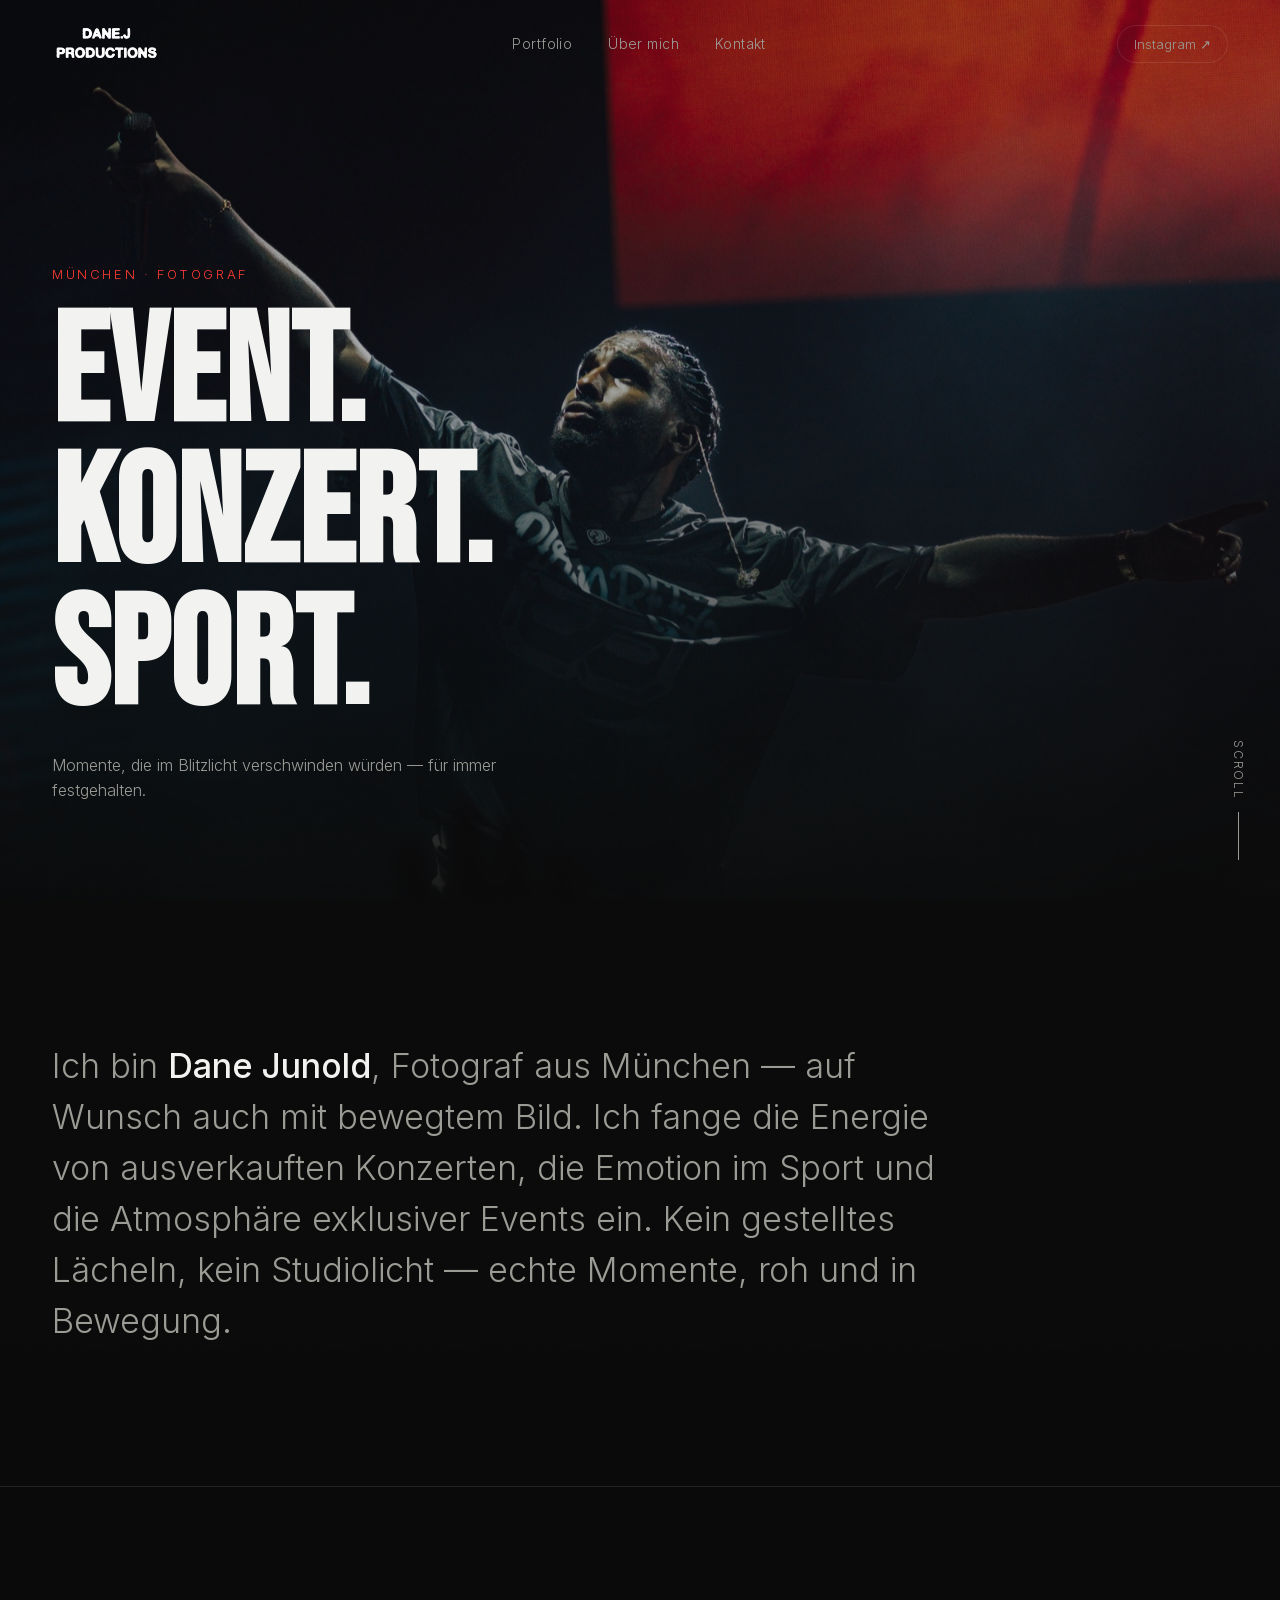
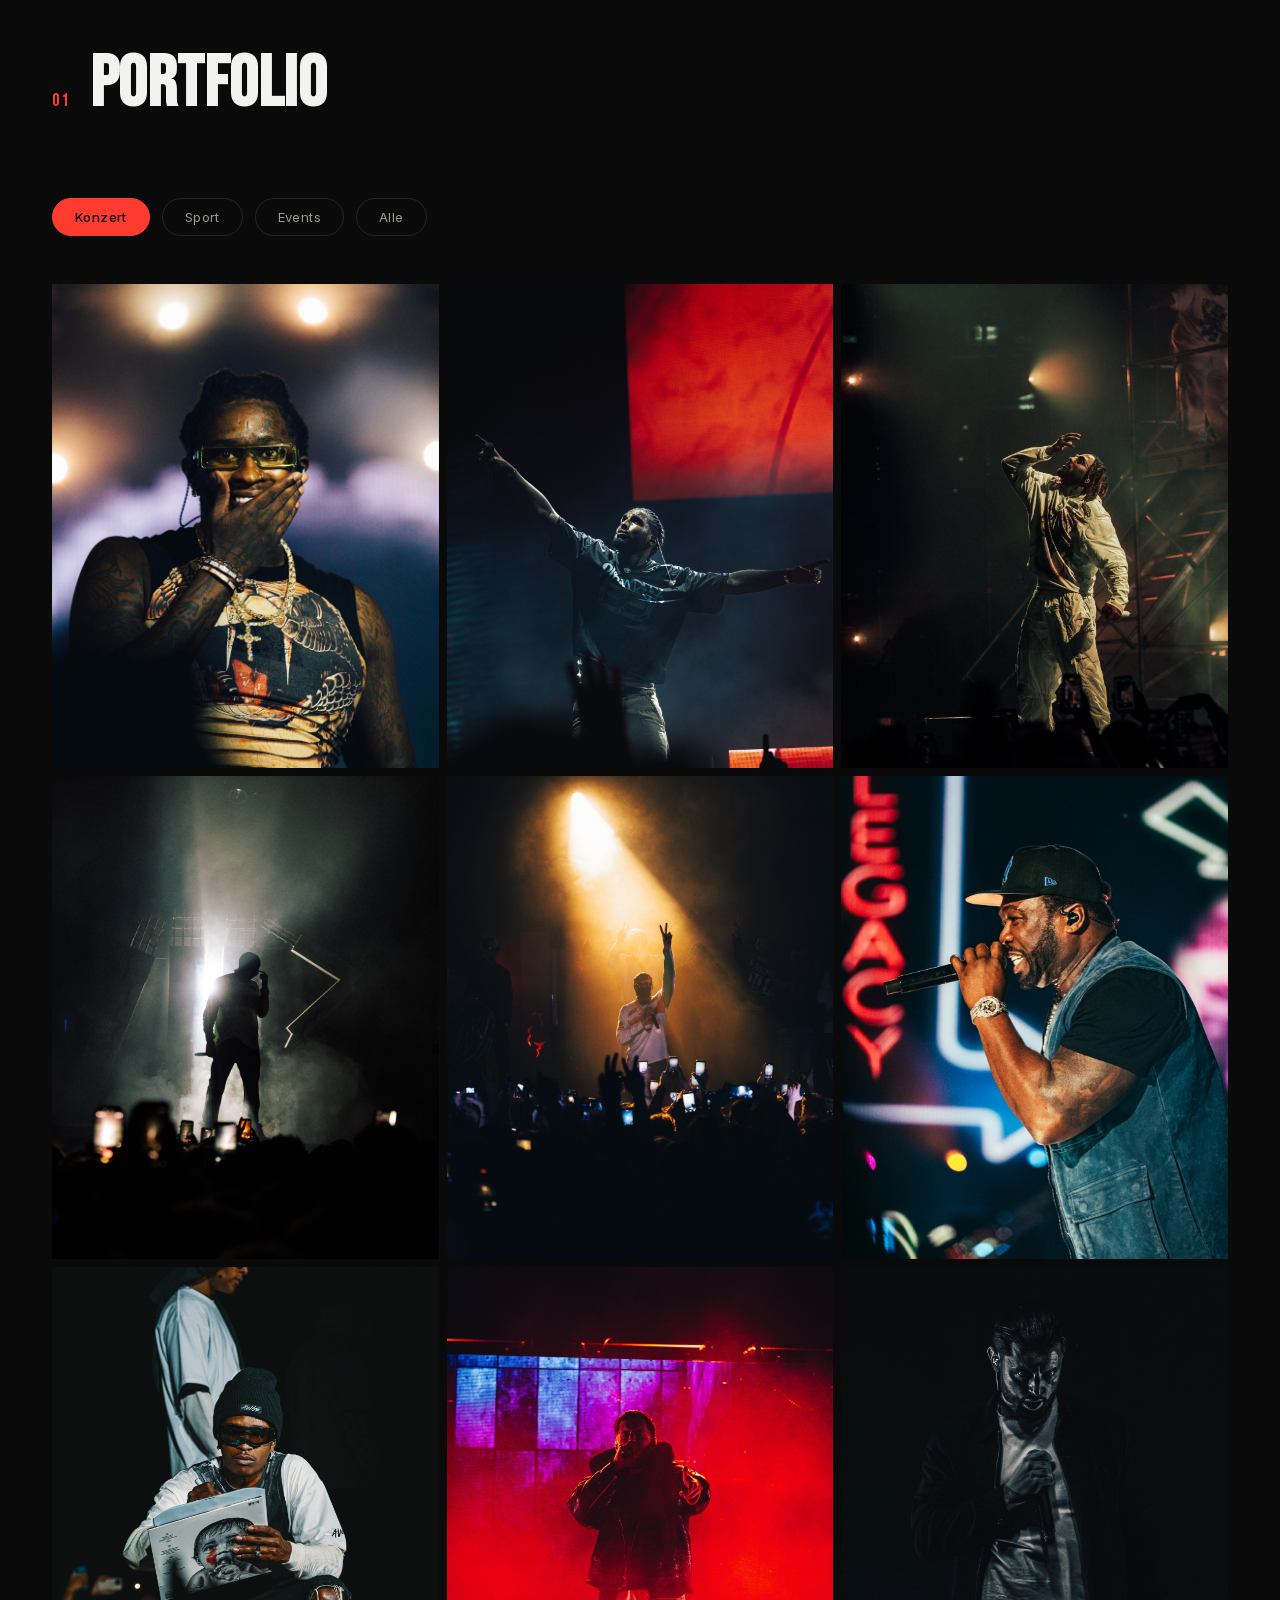
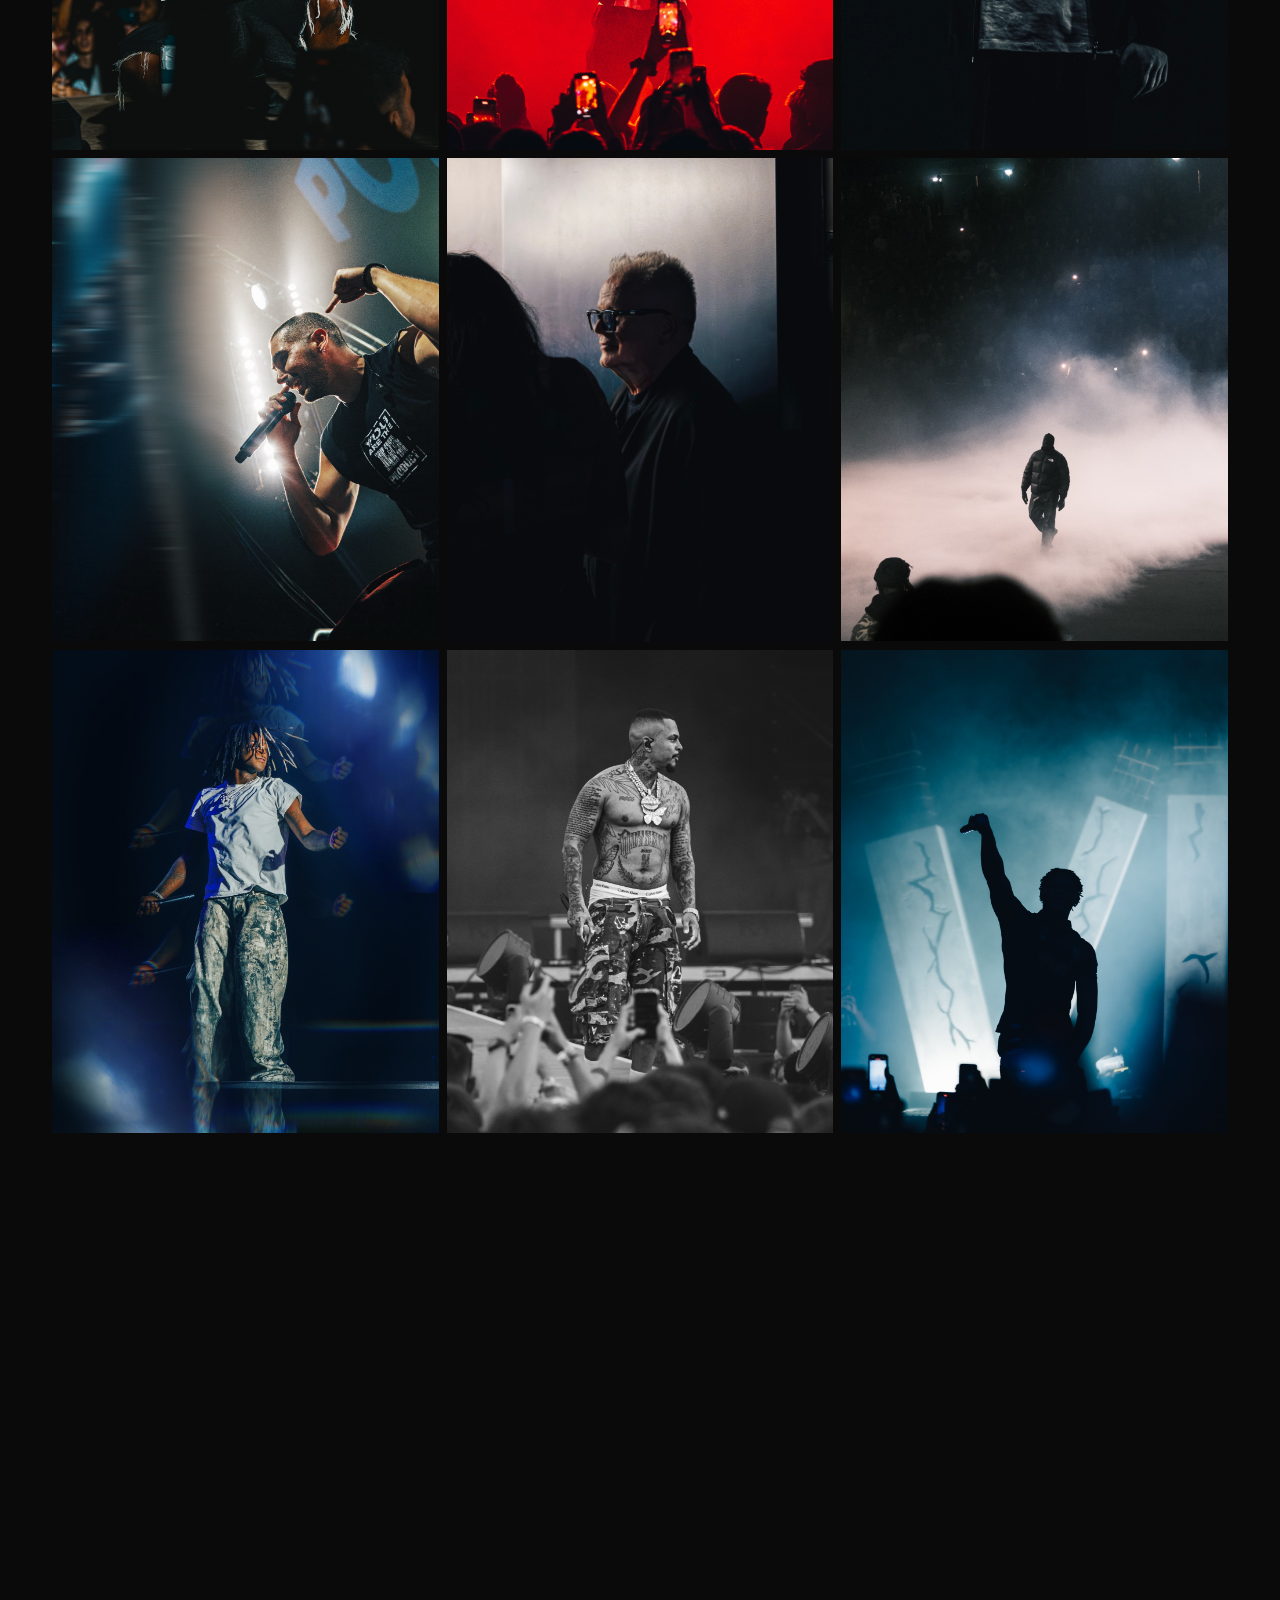
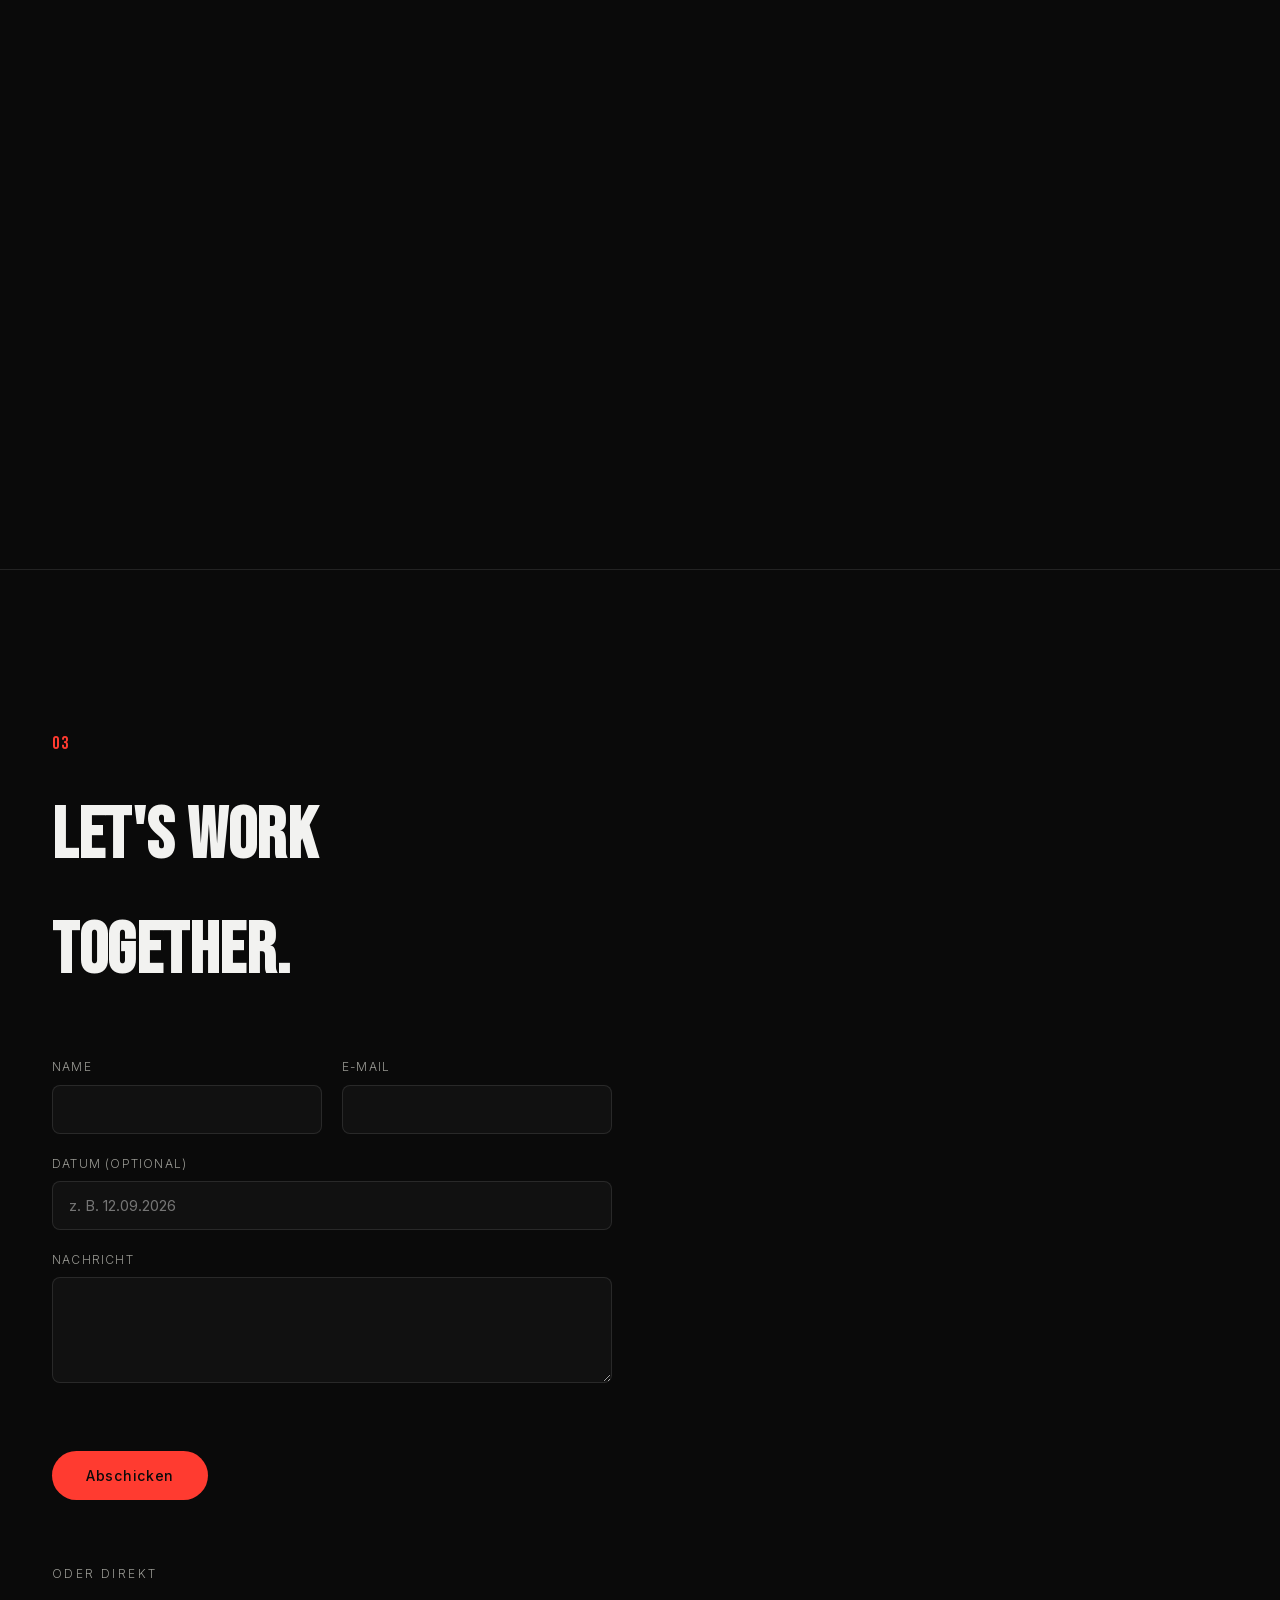
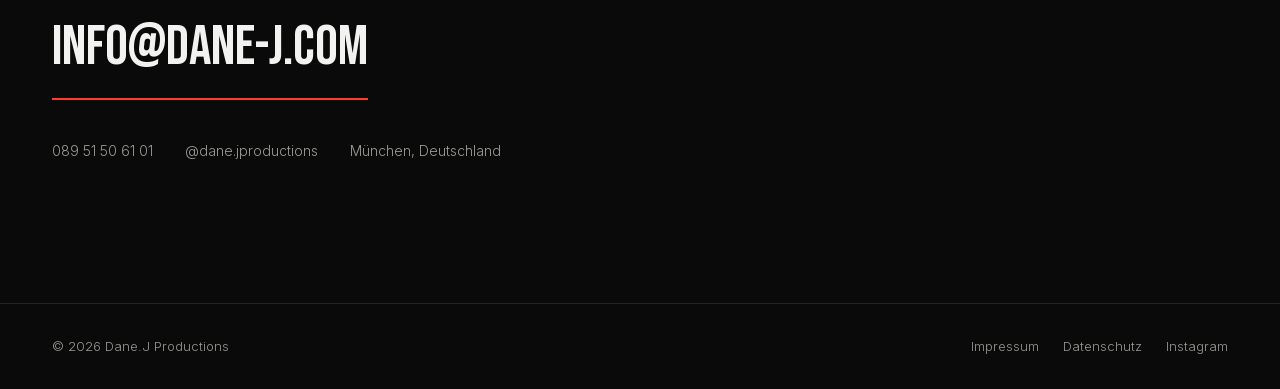
==== commit a8277f24: "Update intro sentence phrasing Co-Authored-By: Claude Sonnet 5 <noreply@anthropic.com>" ====
--- a/index.html
+++ b/index.html
@@ -100,8 +100,8 @@
   <section class="intro">
     <div class="container">
       <p class="intro-text reveal">
-        Ich bin <strong>Dane Junold</strong> — Fotograf aus München, auf Wunsch auch als
-        Videograf buchbar. Ich fange die Energie von ausverkauften Konzerten, die
+        Ich bin <strong>Dane Junold</strong>, Fotograf aus München — auf Wunsch auch mit
+        bewegtem Bild. Ich fange die Energie von ausverkauften Konzerten, die
         Emotion im Sport und die Atmosphäre exklusiver Events ein. Kein gestelltes
         Lächeln, kein Studiolicht — echte Momente, roh und in Bewegung.
       </p>
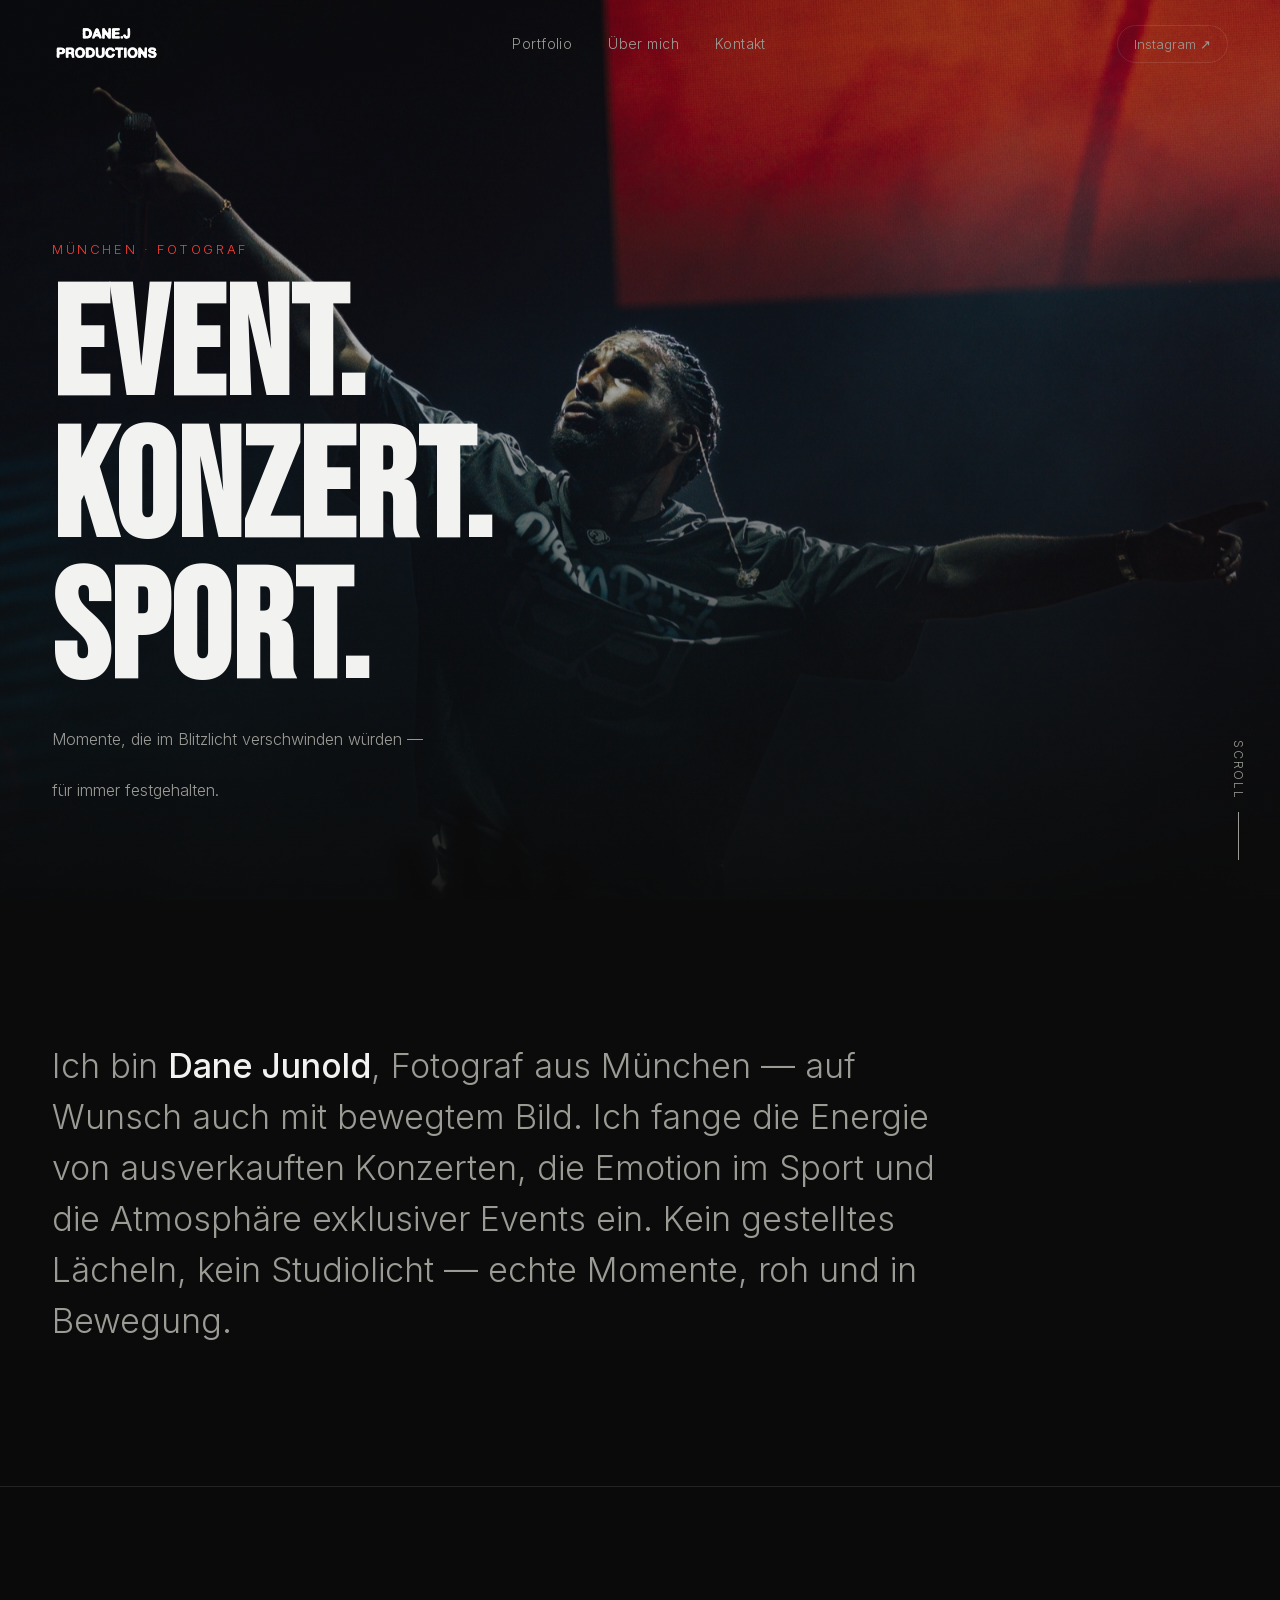
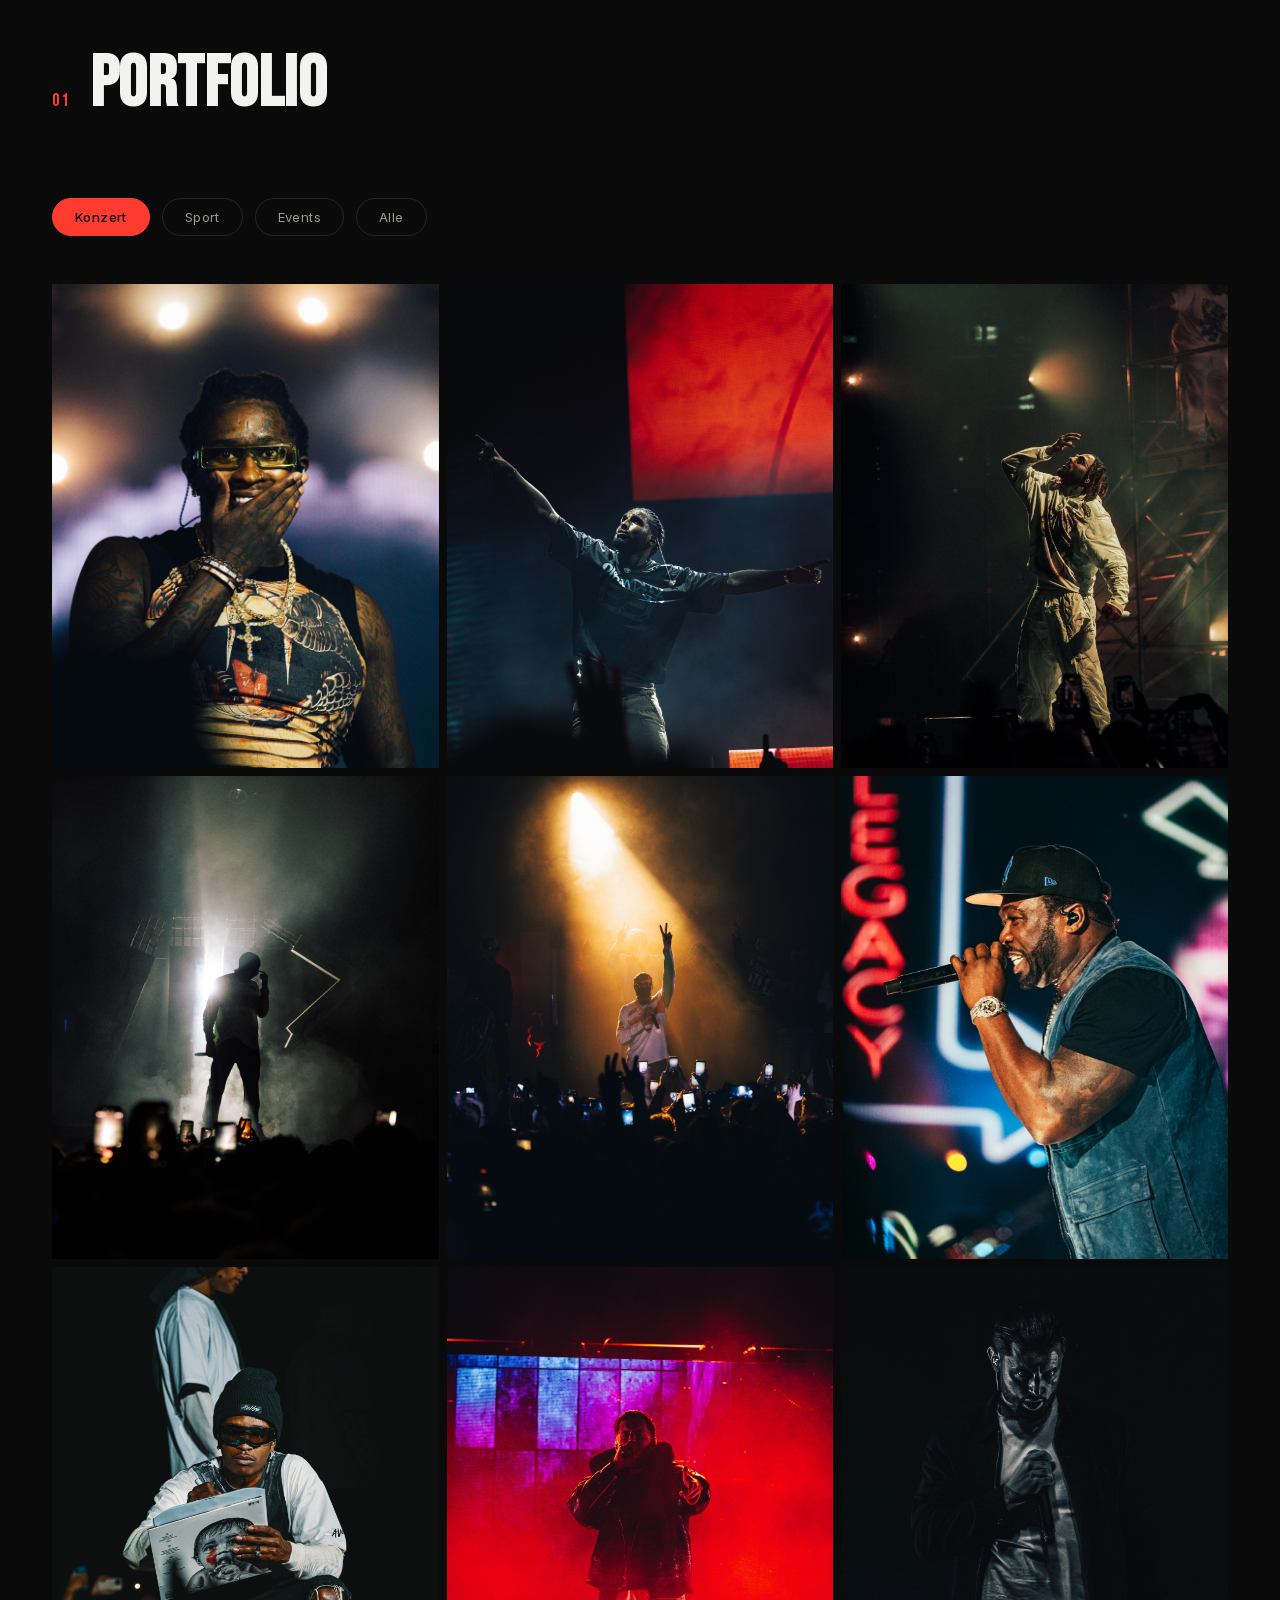
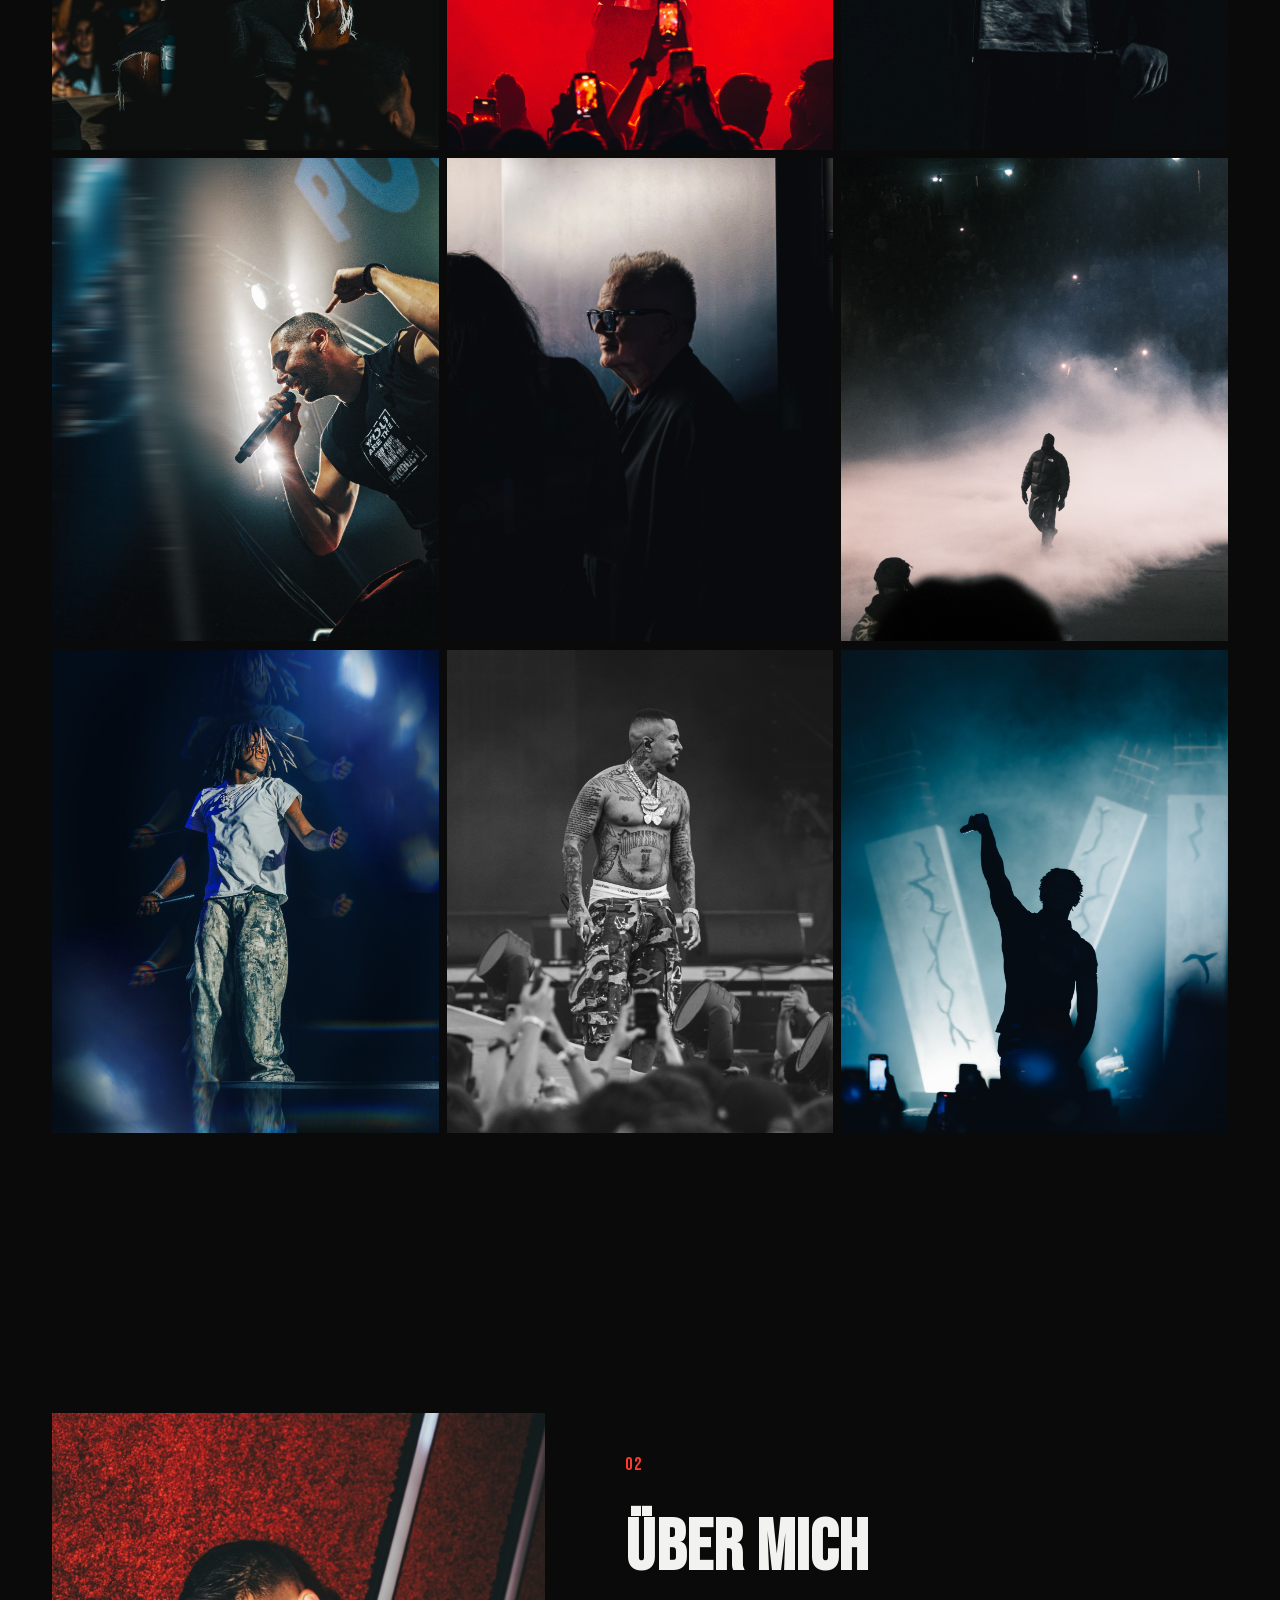
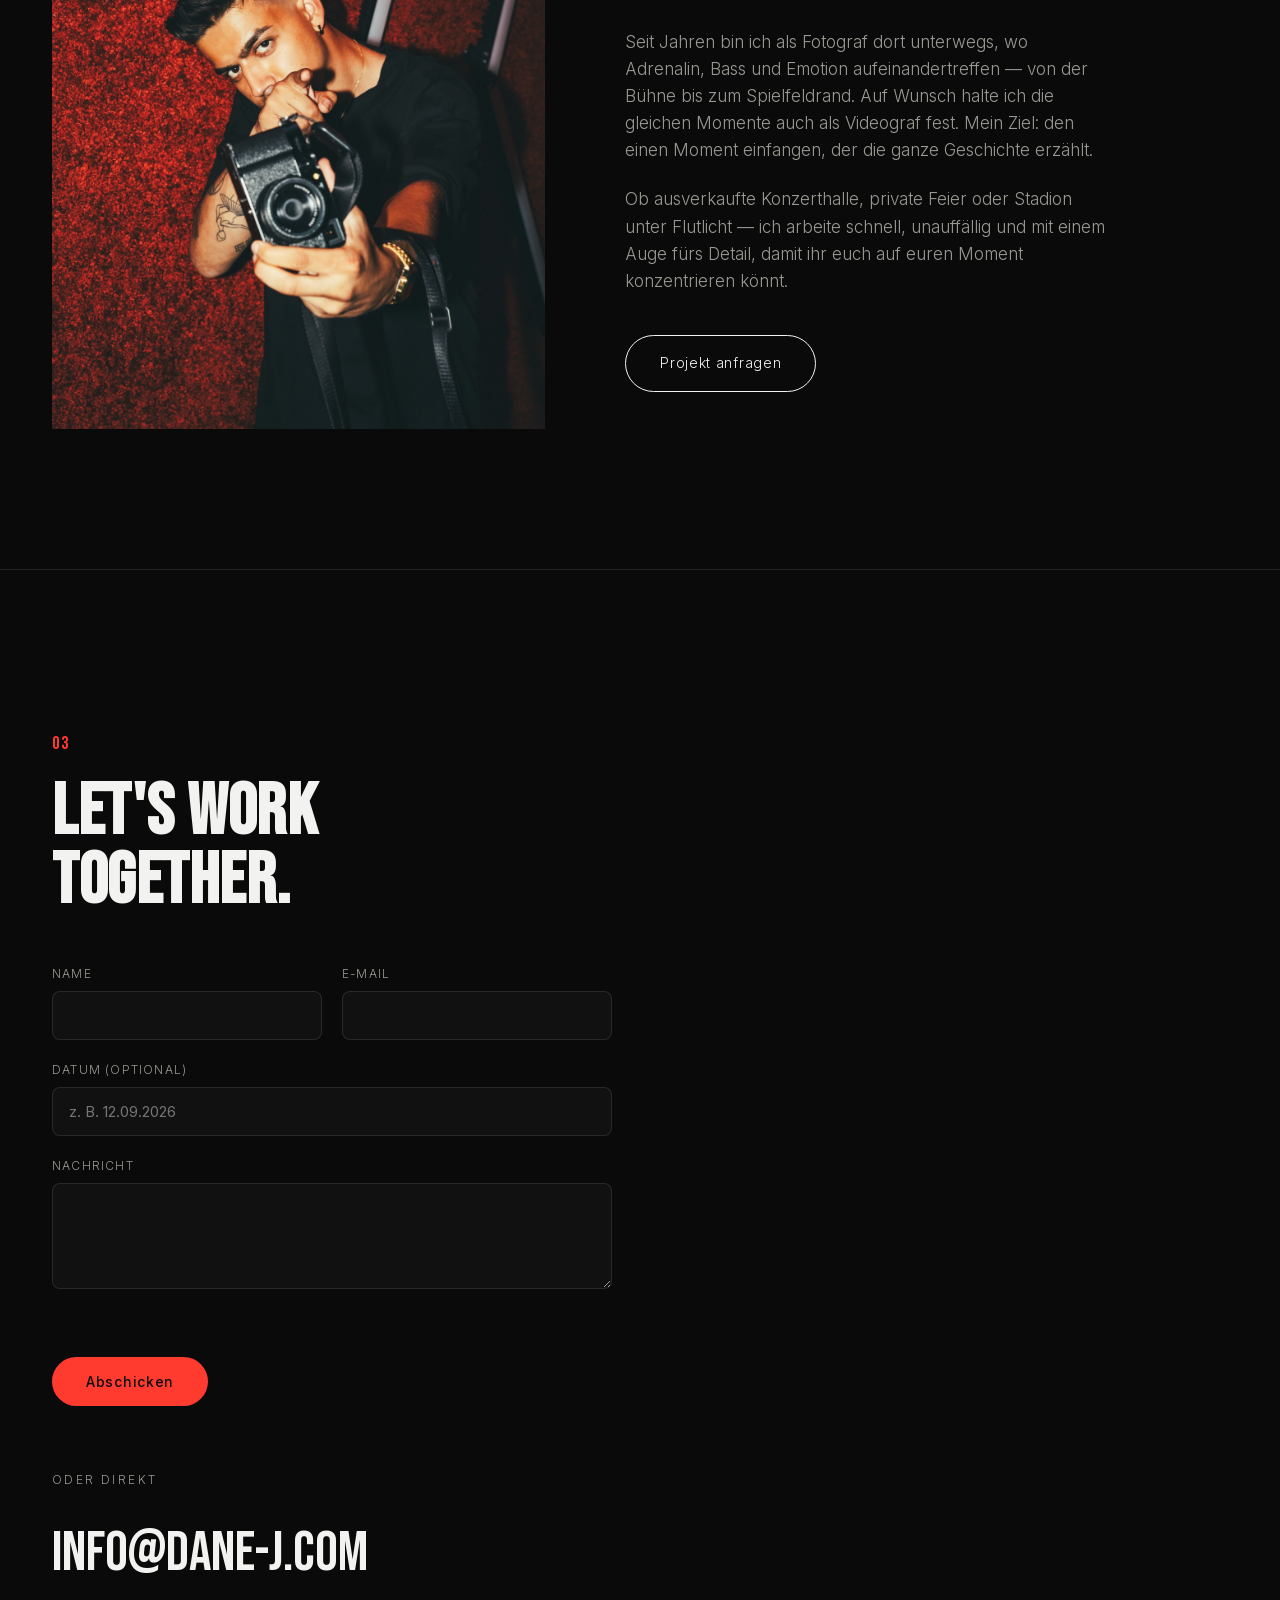
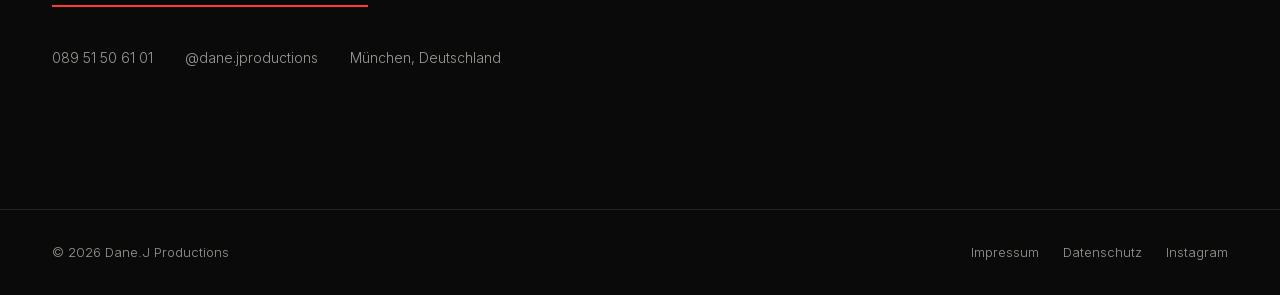
==== commit 877155c4: "Add blank line break in hero subtitle Co-Authored-By: Claude Sonnet 5 <noreply@anthropic.com>" ====
--- a/index.html
+++ b/index.html
@@ -88,7 +88,7 @@
         <span class="line-mask"><span class="line-inner">KONZERT.</span></span>
         <span class="line-mask"><span class="line-inner">SPORT.</span></span>
       </h1>
-      <p class="hero-sub">Momente, die im Blitzlicht verschwinden würden — für immer festgehalten.</p>
+      <p class="hero-sub">Momente, die im Blitzlicht verschwinden würden —<br><br>für immer festgehalten.</p>
     </div>
     <a href="#work" class="scroll-cue">
       <span>Scroll</span>
--- a/css/style.css
+++ b/css/style.css
@@ -486,7 +486,7 @@
   border-top: 1px solid var(--border);
 }
 .contact .section-num { display: block; margin-bottom: 20px; }
-.contact h2 { margin-bottom: 48px; }
+.contact h2 { margin-bottom: 48px; line-height: 0.95; }
 
 .contact-form {
   max-width: 560px;
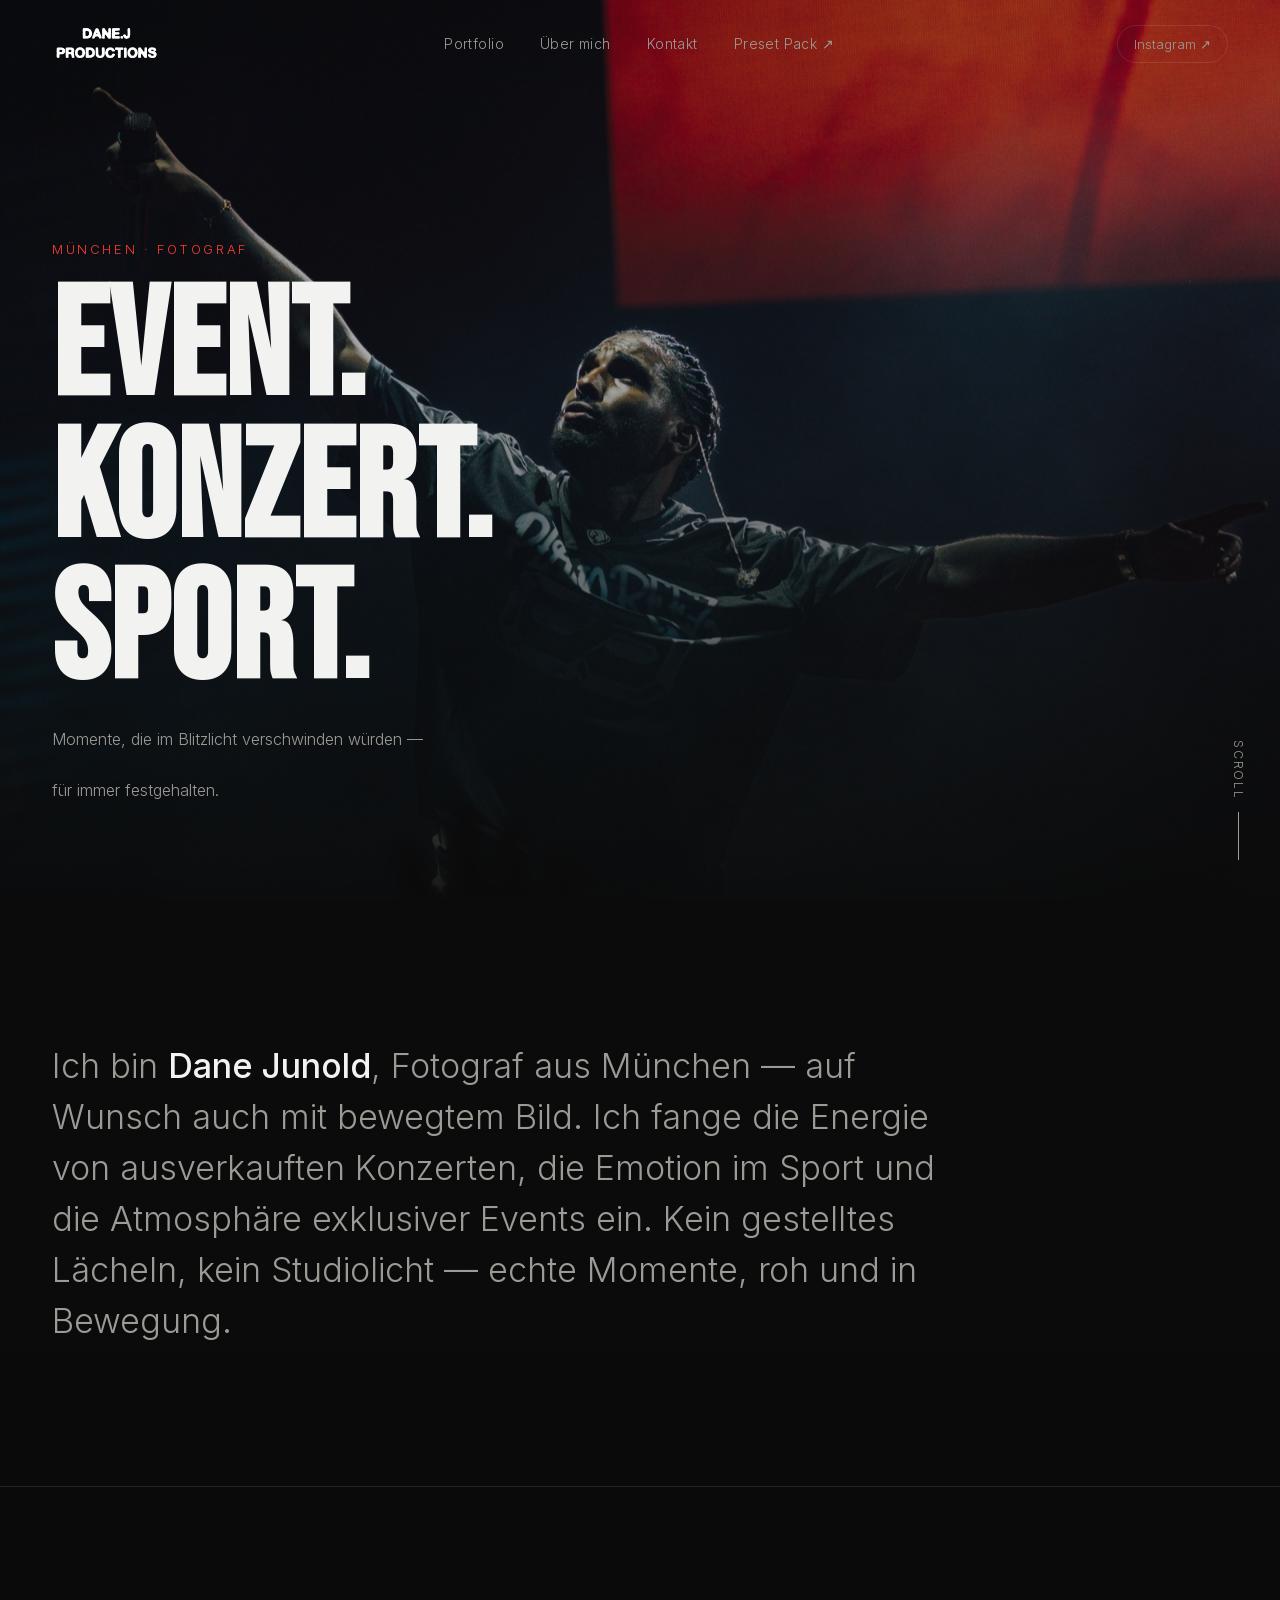
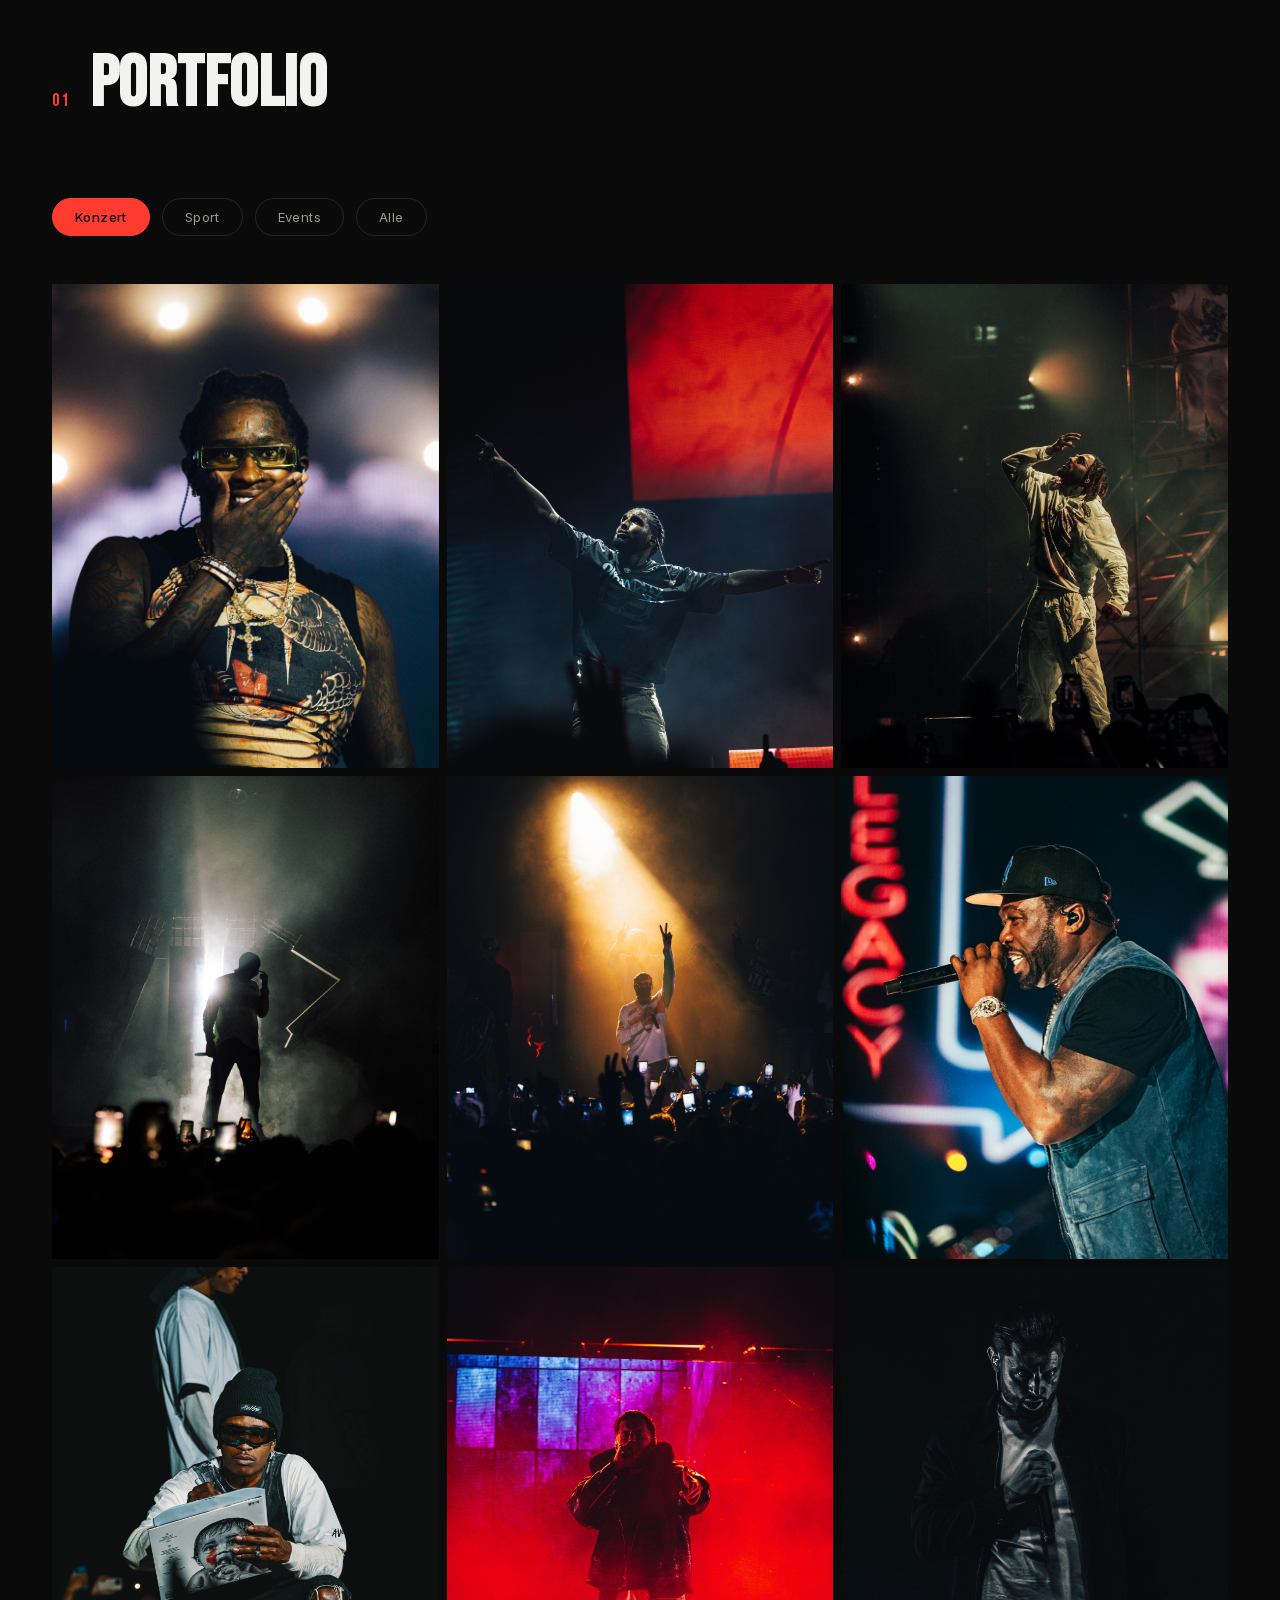
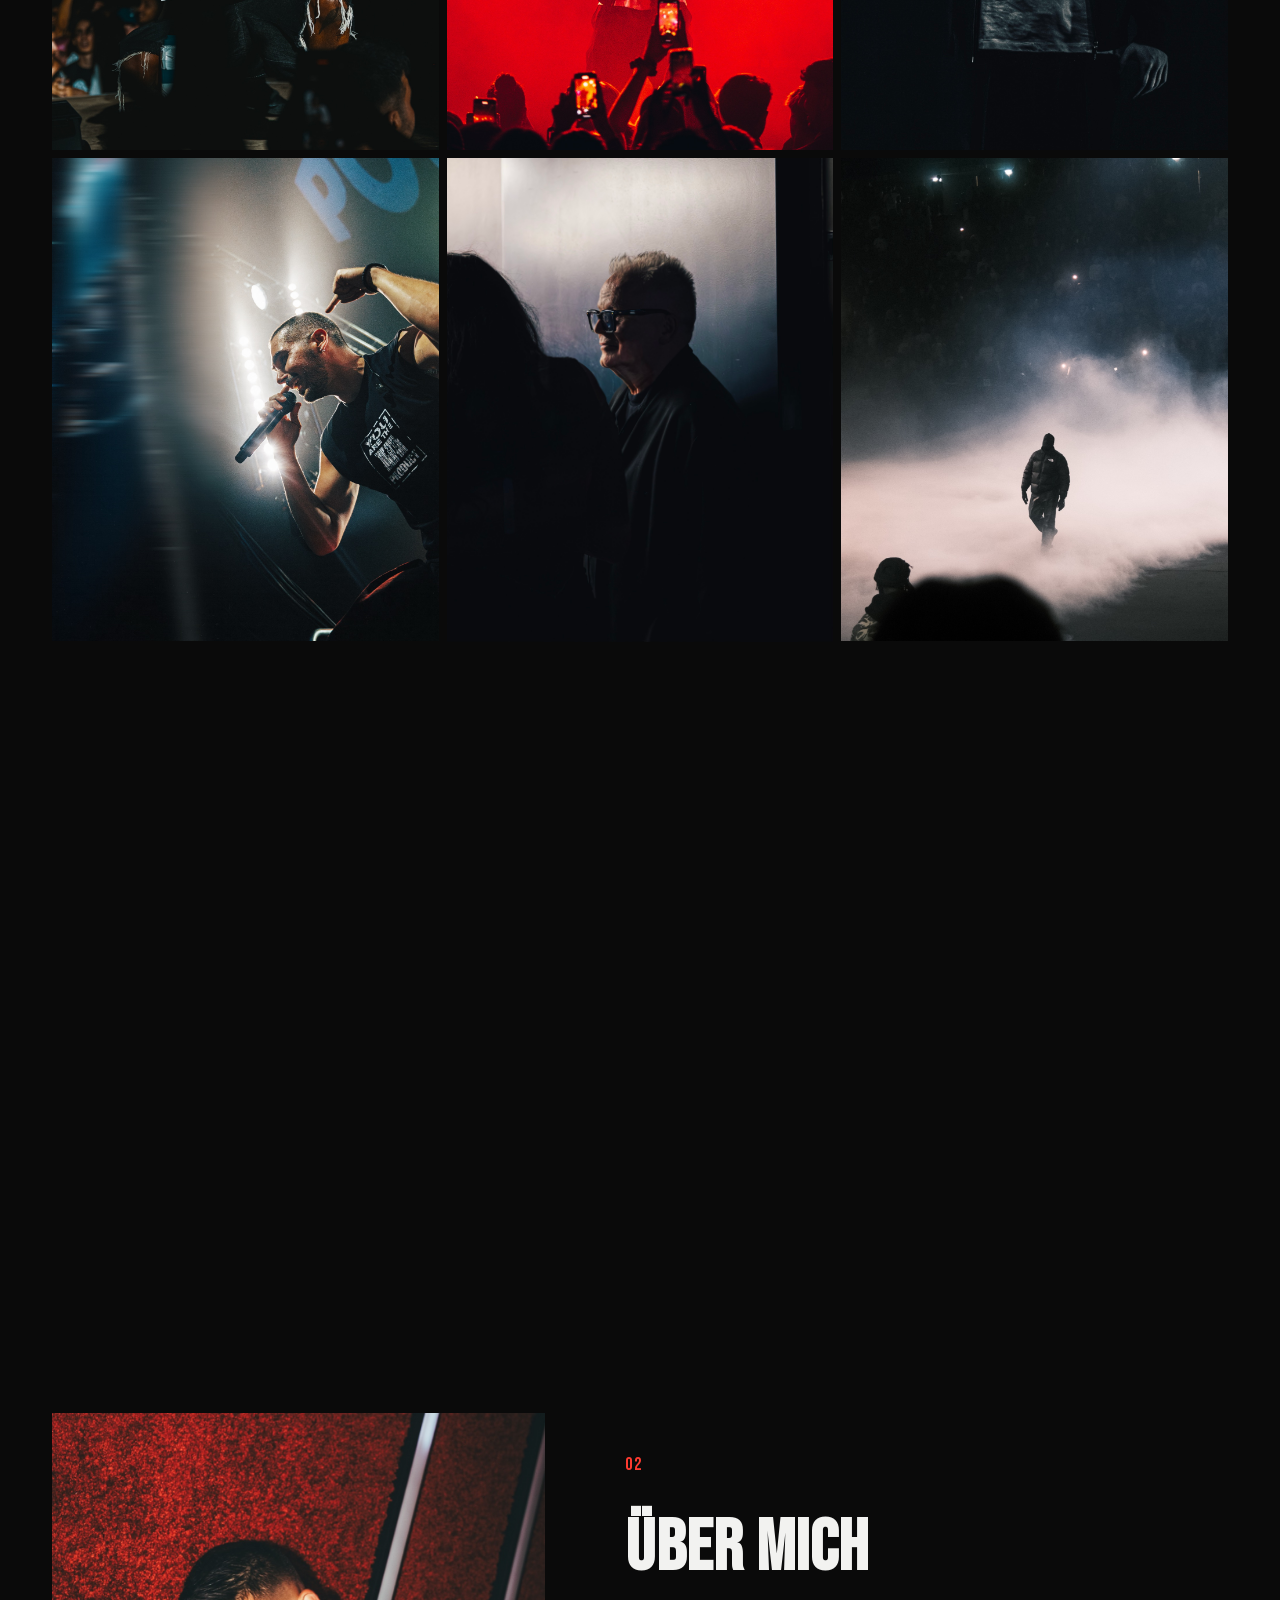
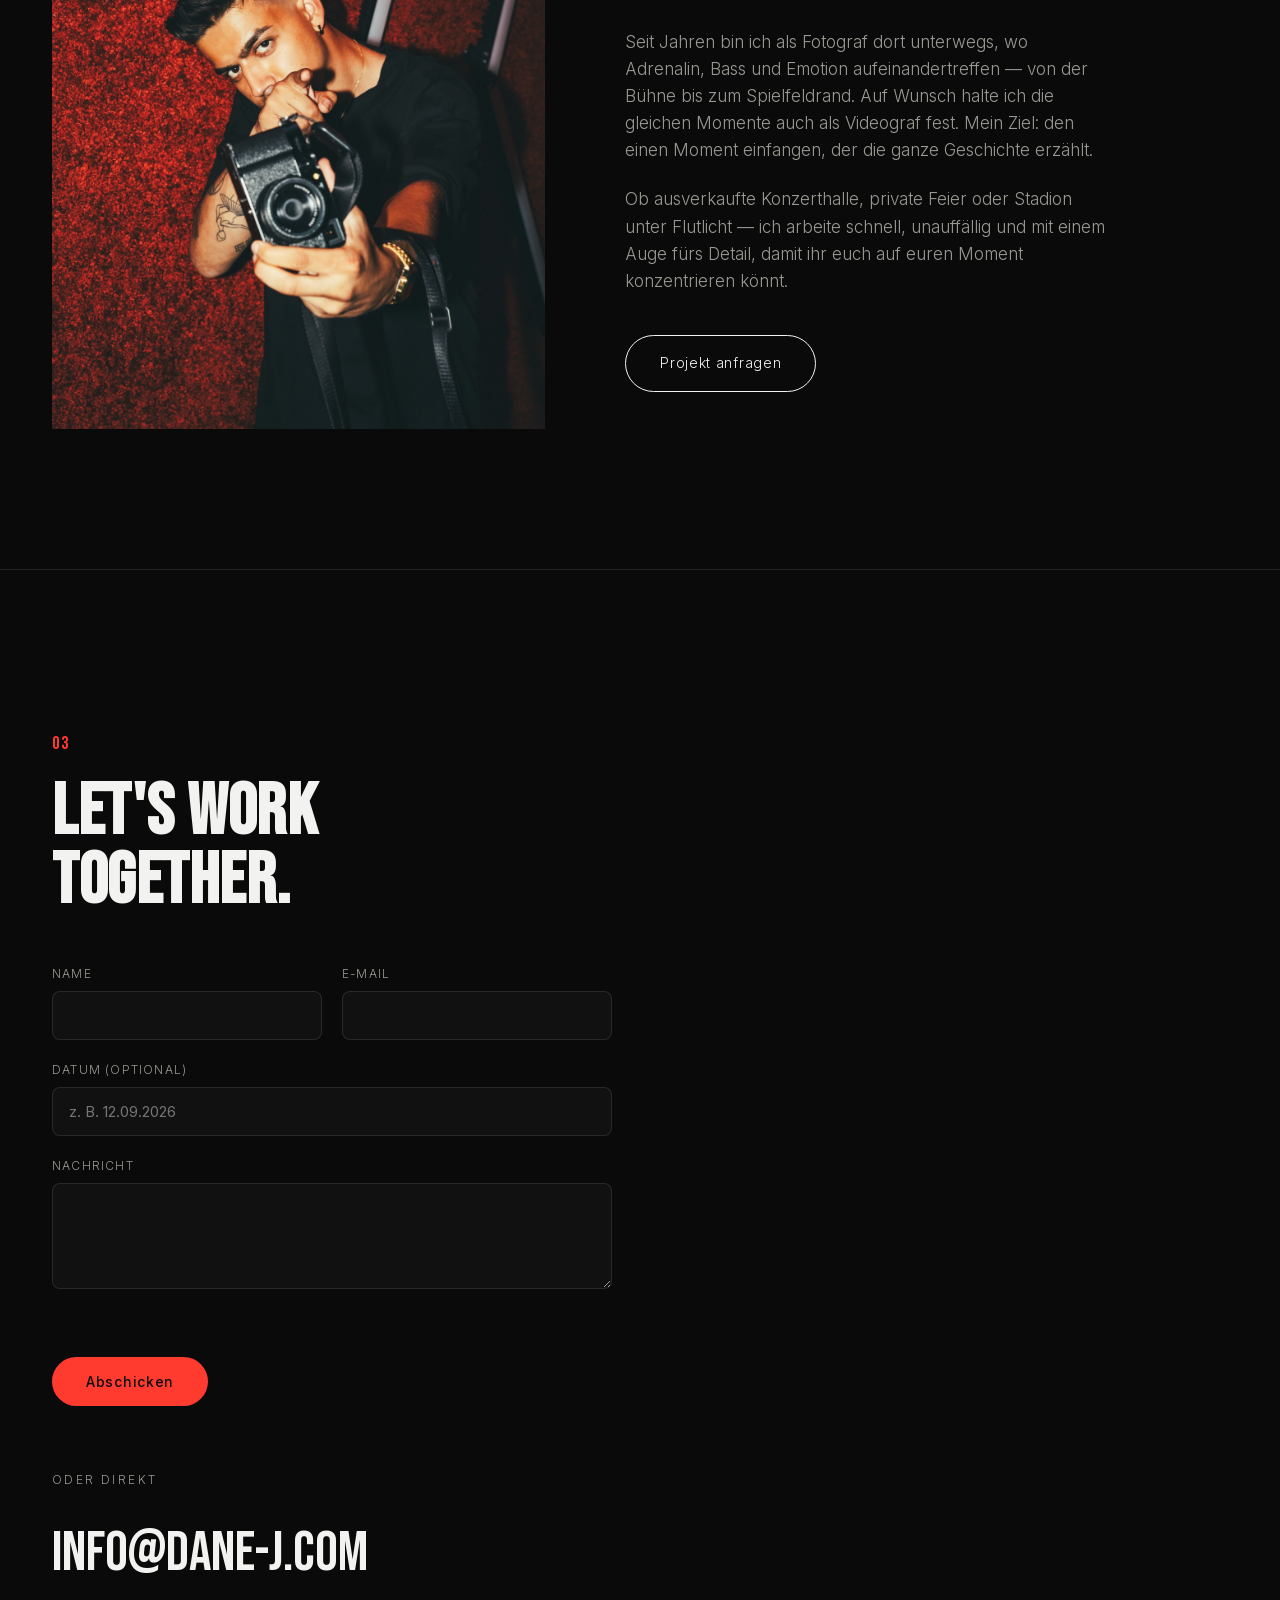
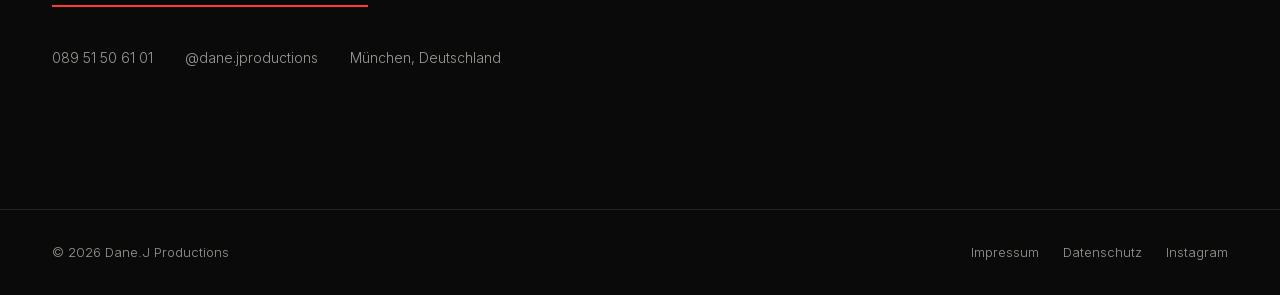
==== commit 6e5134ad: "Add Preset Pack nav link to Sellfy store, document it in Datenschutzerklärung Co-Authored-By: Claude" ====
--- a/index.html
+++ b/index.html
@@ -63,6 +63,7 @@
       <a href="#work" class="nav-link">Portfolio</a>
       <a href="#about" class="nav-link">Über mich</a>
       <a href="#contact" class="nav-link">Kontakt</a>
+      <a href="https://danej.sellfy.store" target="_blank" rel="noopener" class="nav-link">Preset Pack ↗</a>
       <a href="https://instagram.com/dane.jproductions" target="_blank" rel="noopener" class="nav-link nav-link--mobile-only">Instagram ↗</a>
     </nav>
     <a href="https://instagram.com/dane.jproductions" target="_blank" rel="noopener" class="header-social">Instagram ↗</a>
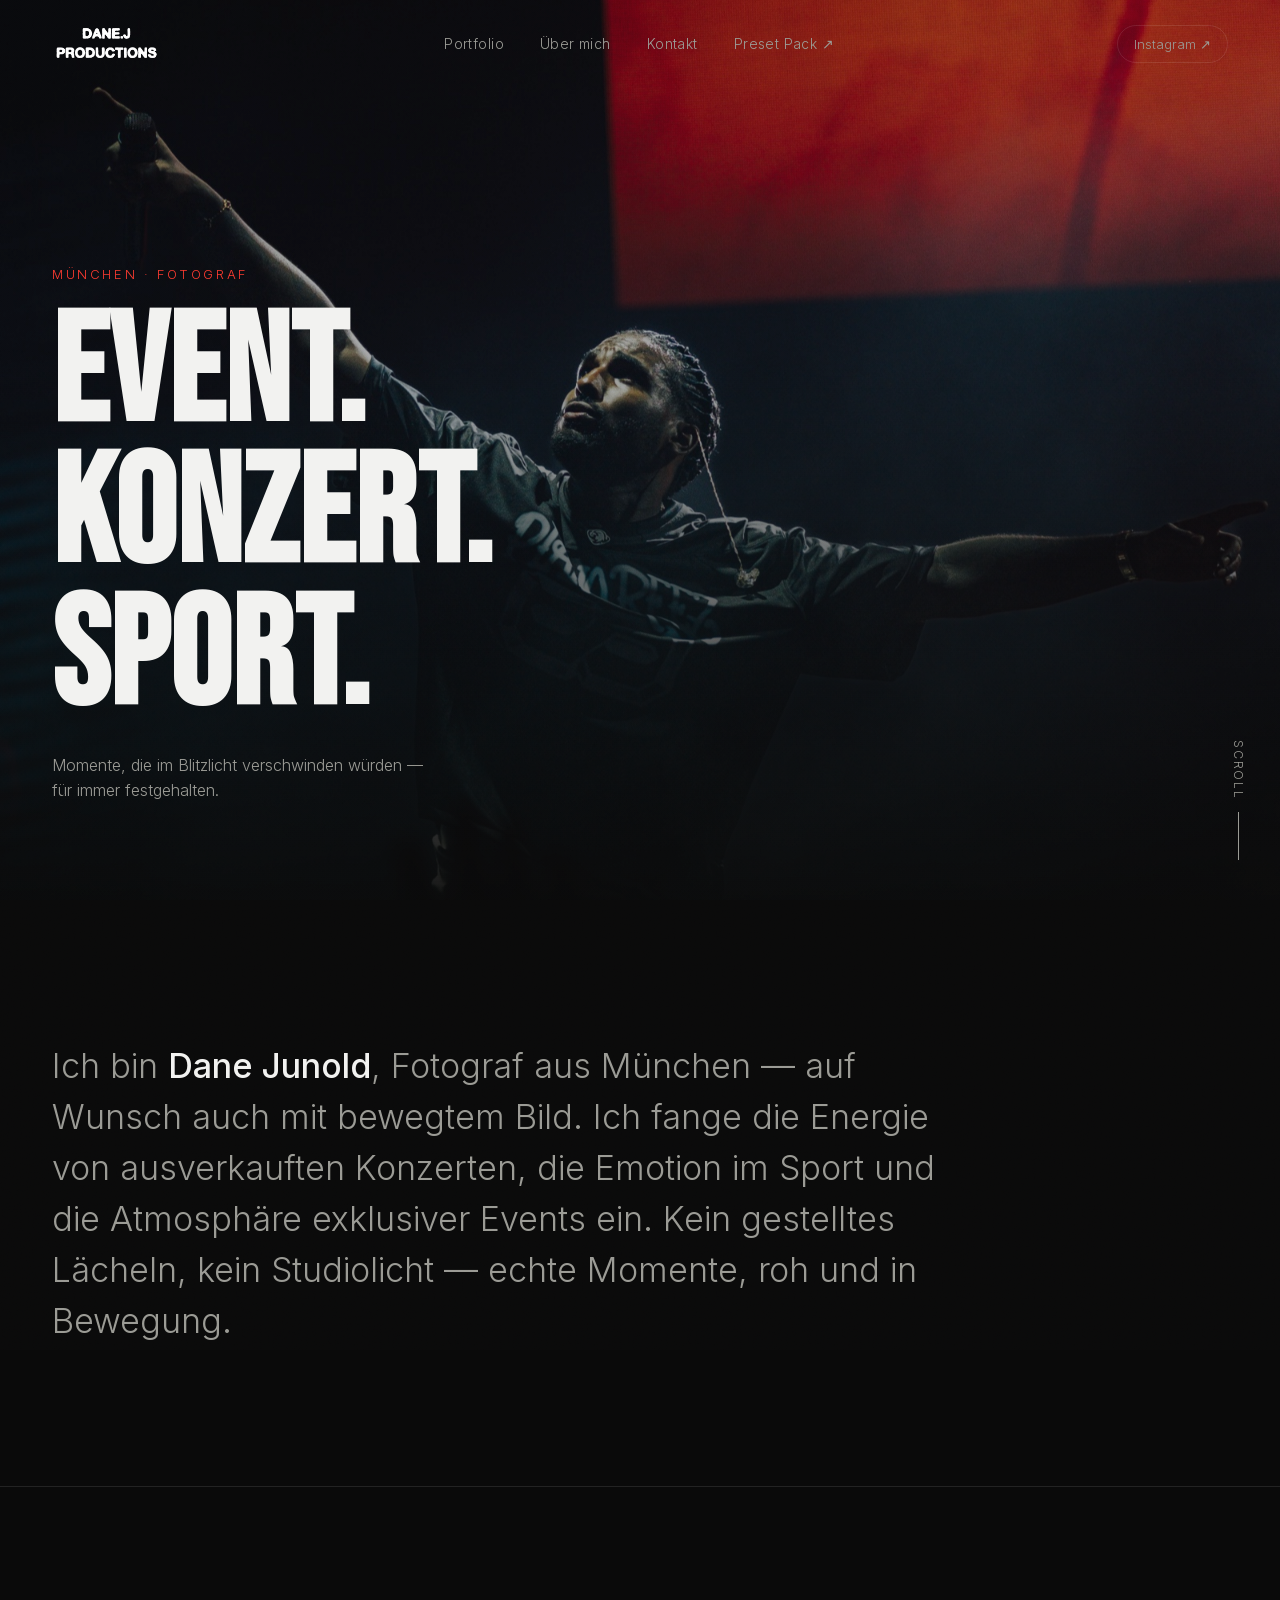
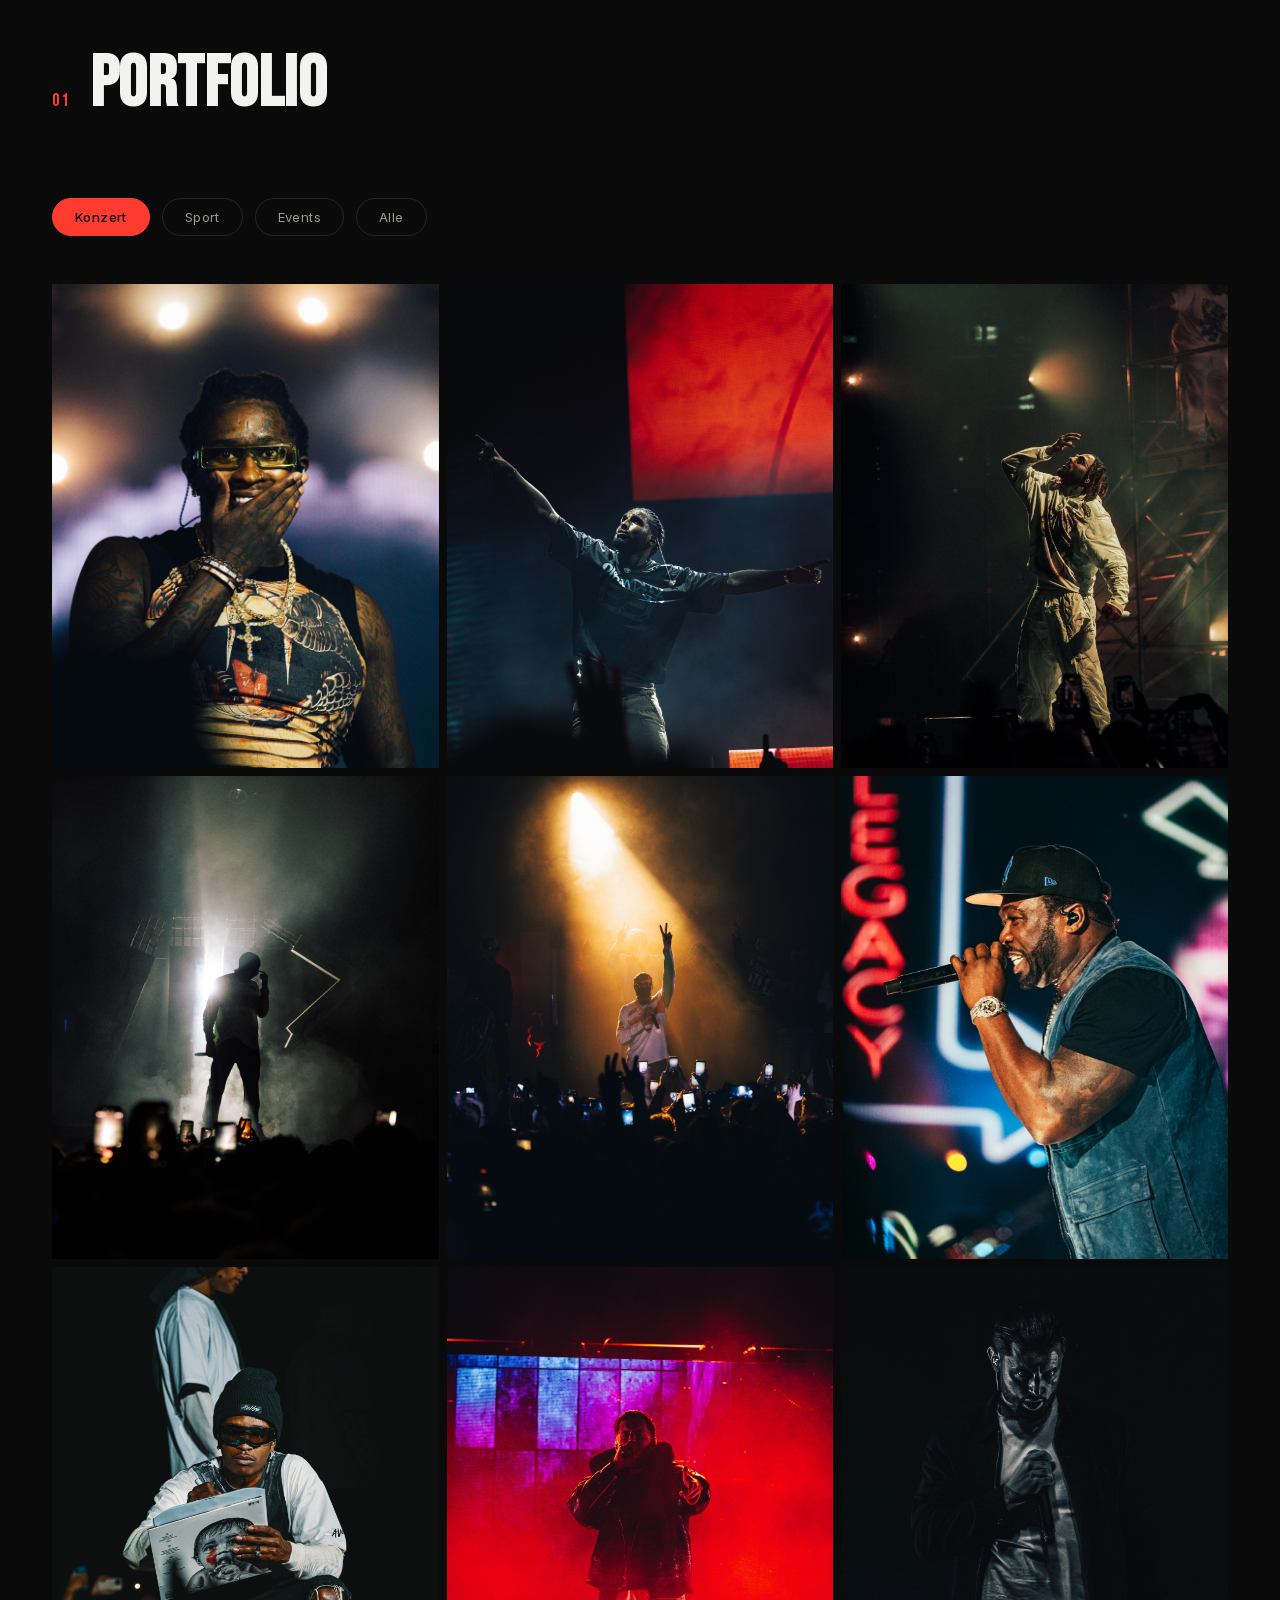
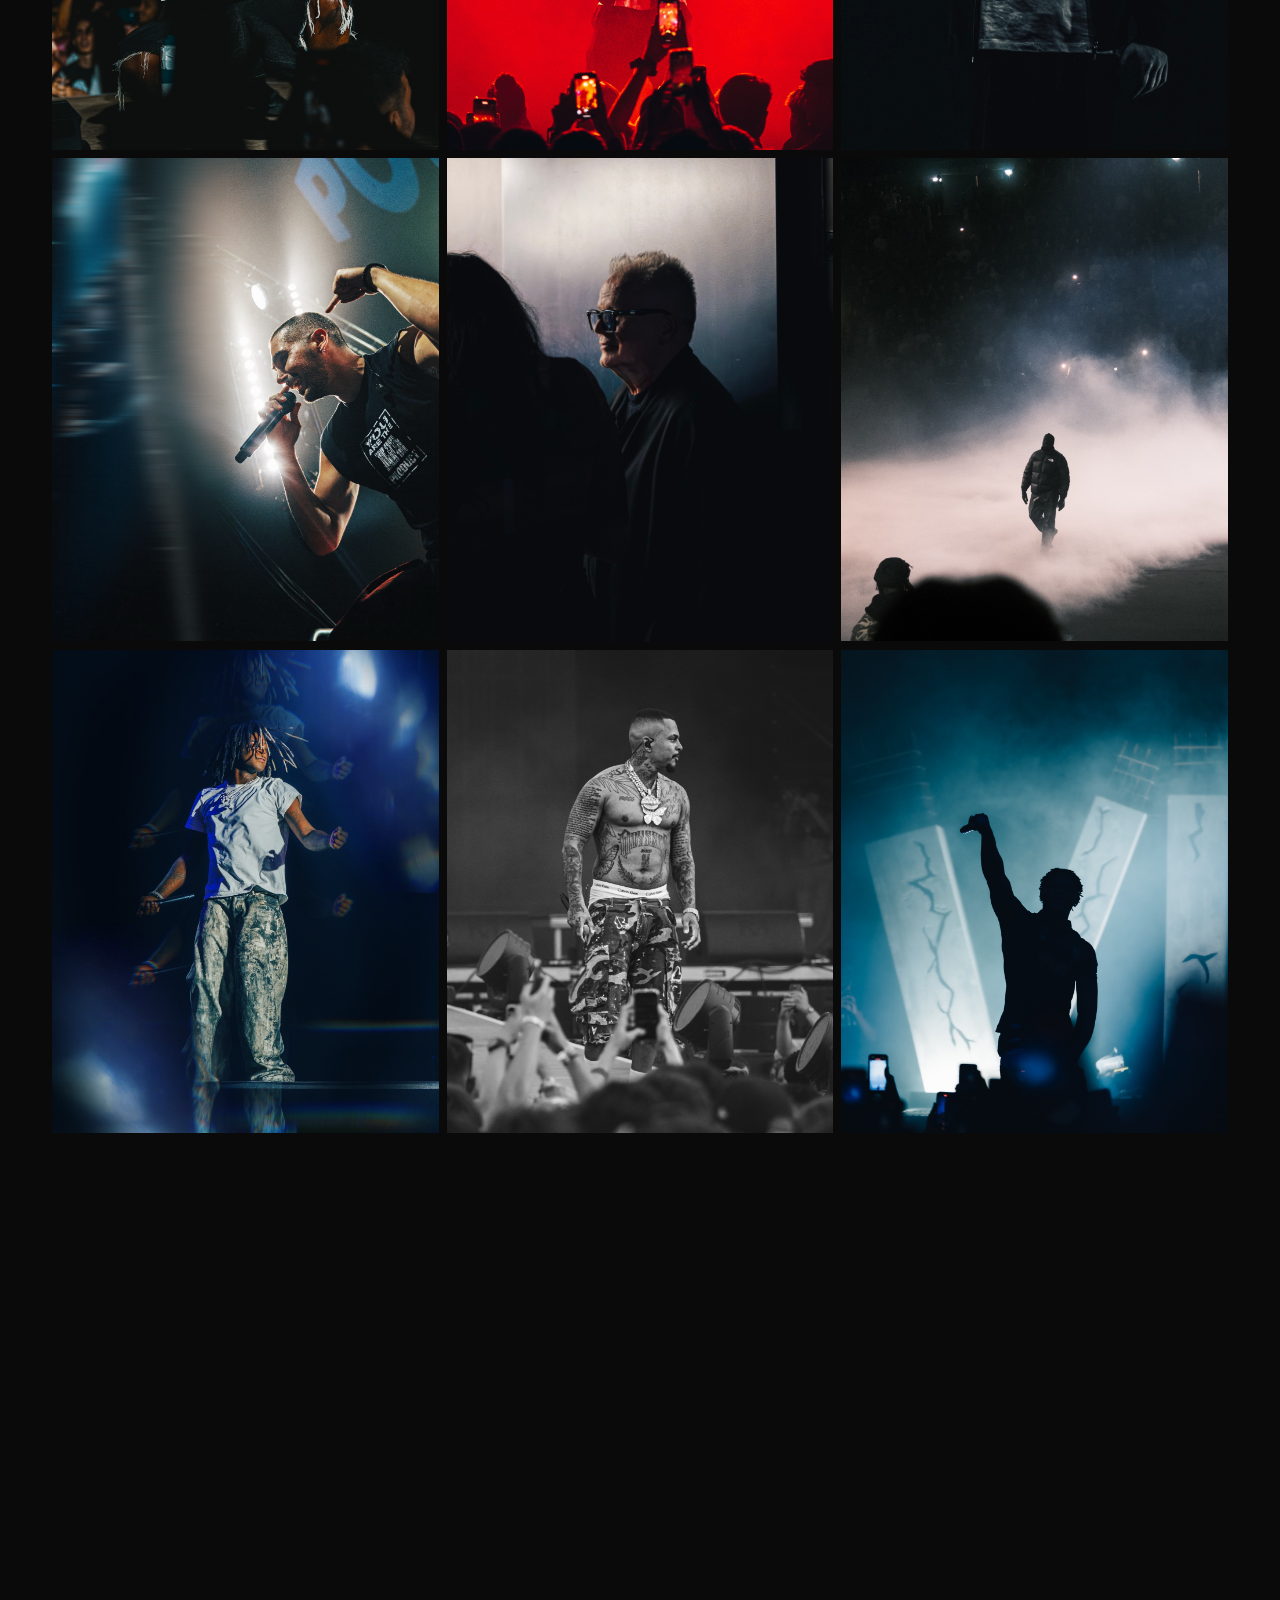
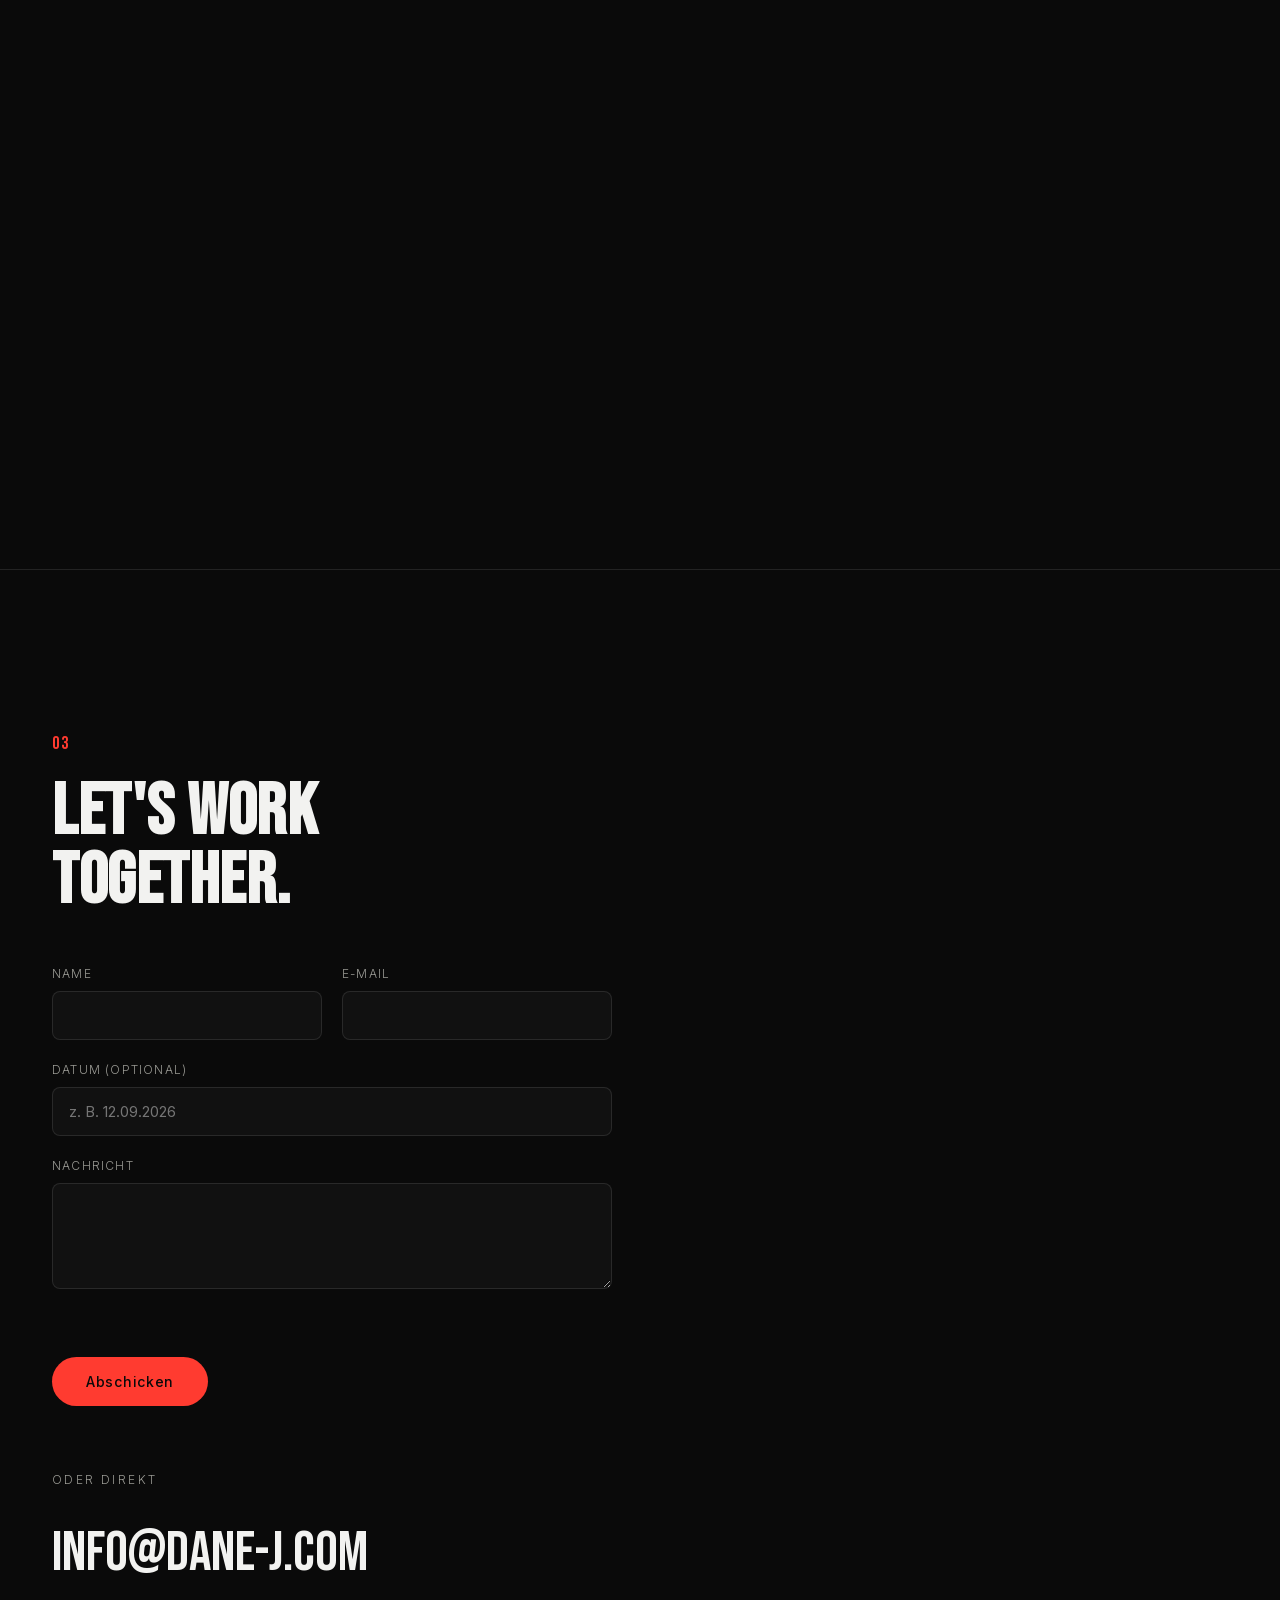
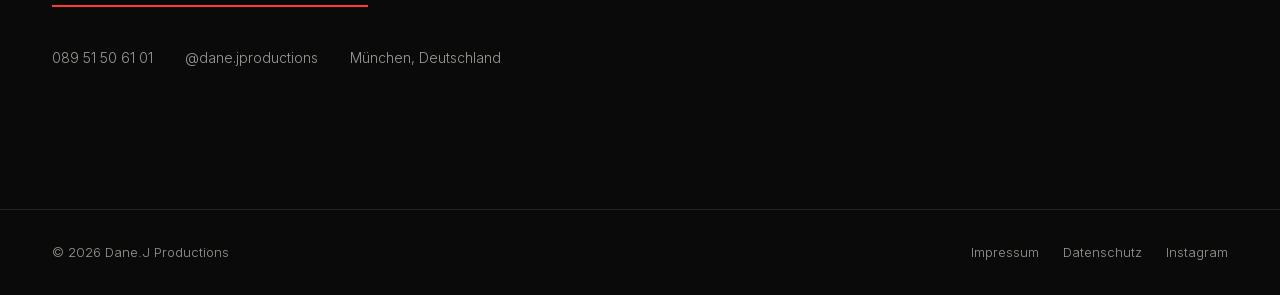
==== commit 59362c6d: "Use single line break in hero subtitle instead of blank line Co-Authored-By: Claude Sonnet 5 <norepl" ====
--- a/index.html
+++ b/index.html
@@ -89,7 +89,7 @@
         <span class="line-mask"><span class="line-inner">KONZERT.</span></span>
         <span class="line-mask"><span class="line-inner">SPORT.</span></span>
       </h1>
-      <p class="hero-sub">Momente, die im Blitzlicht verschwinden würden —<br><br>für immer festgehalten.</p>
+      <p class="hero-sub">Momente, die im Blitzlicht verschwinden würden —<br>für immer festgehalten.</p>
     </div>
     <a href="#work" class="scroll-cue">
       <span>Scroll</span>
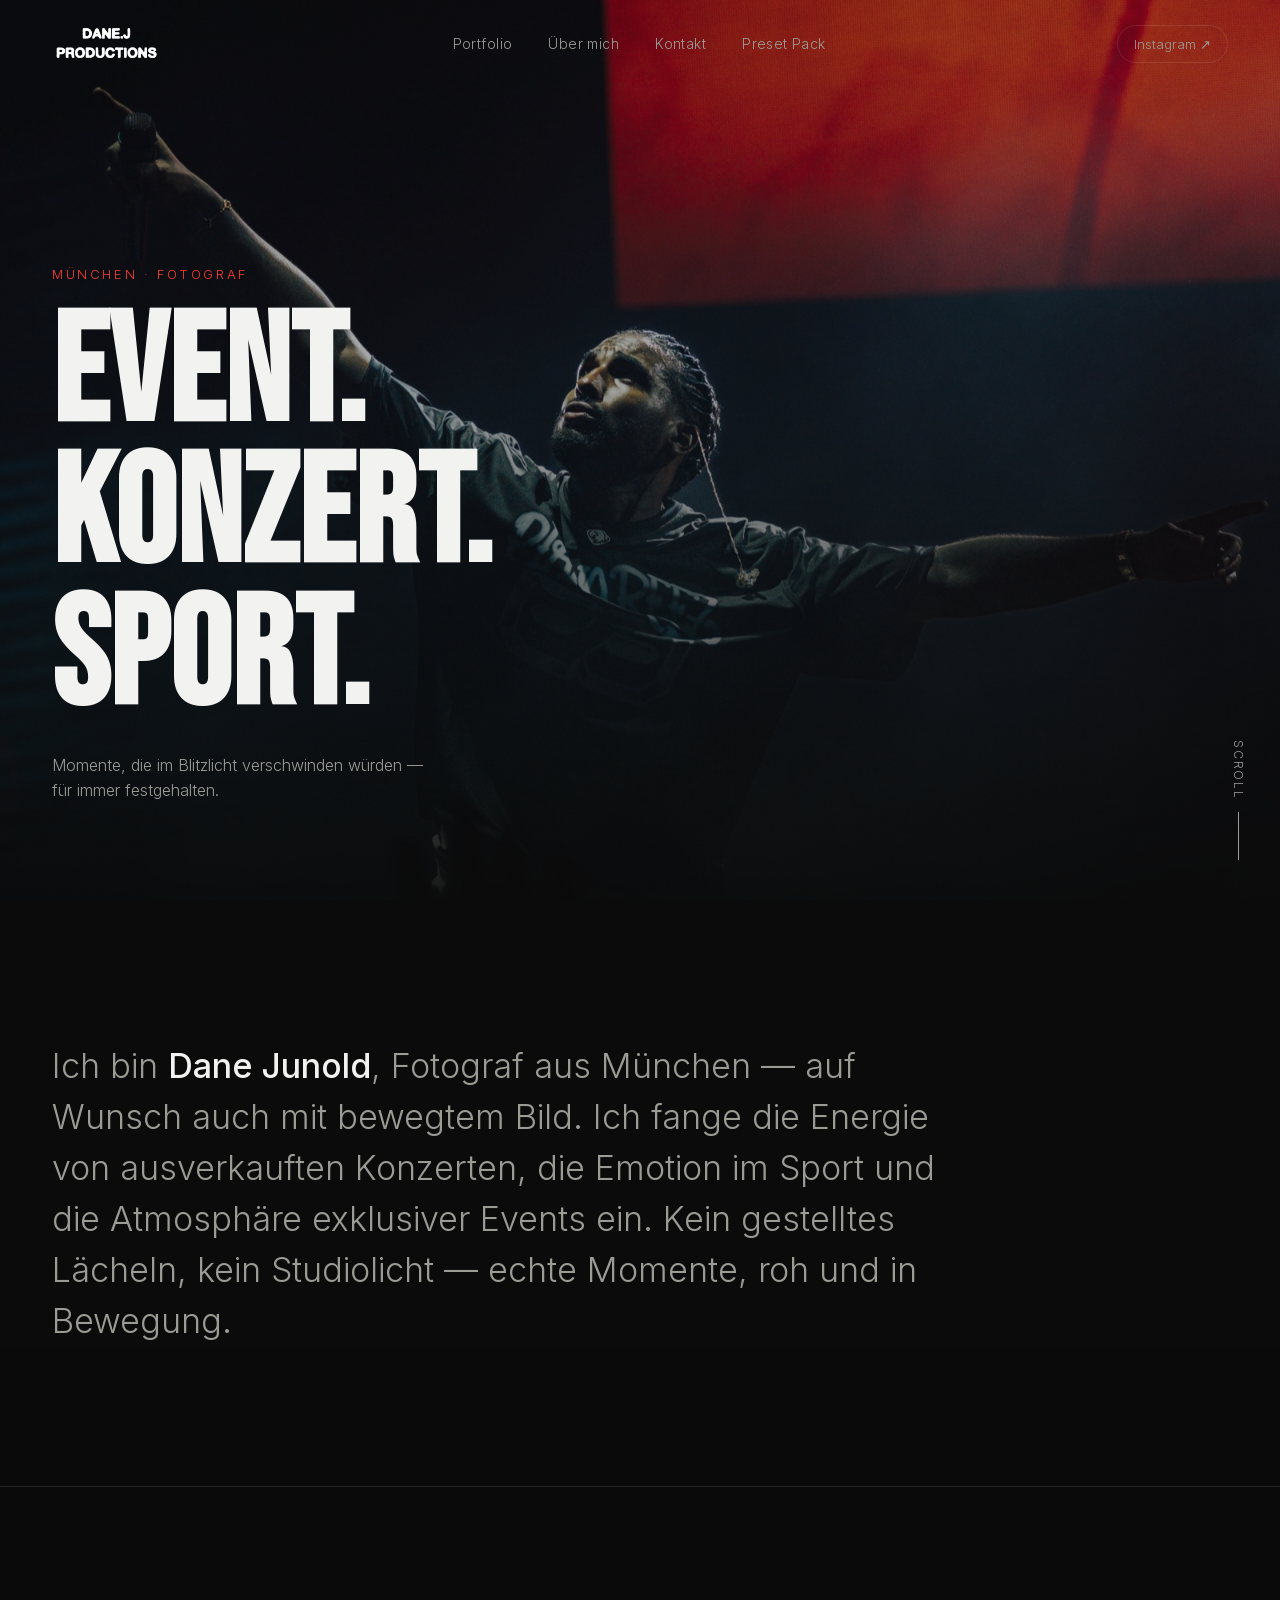
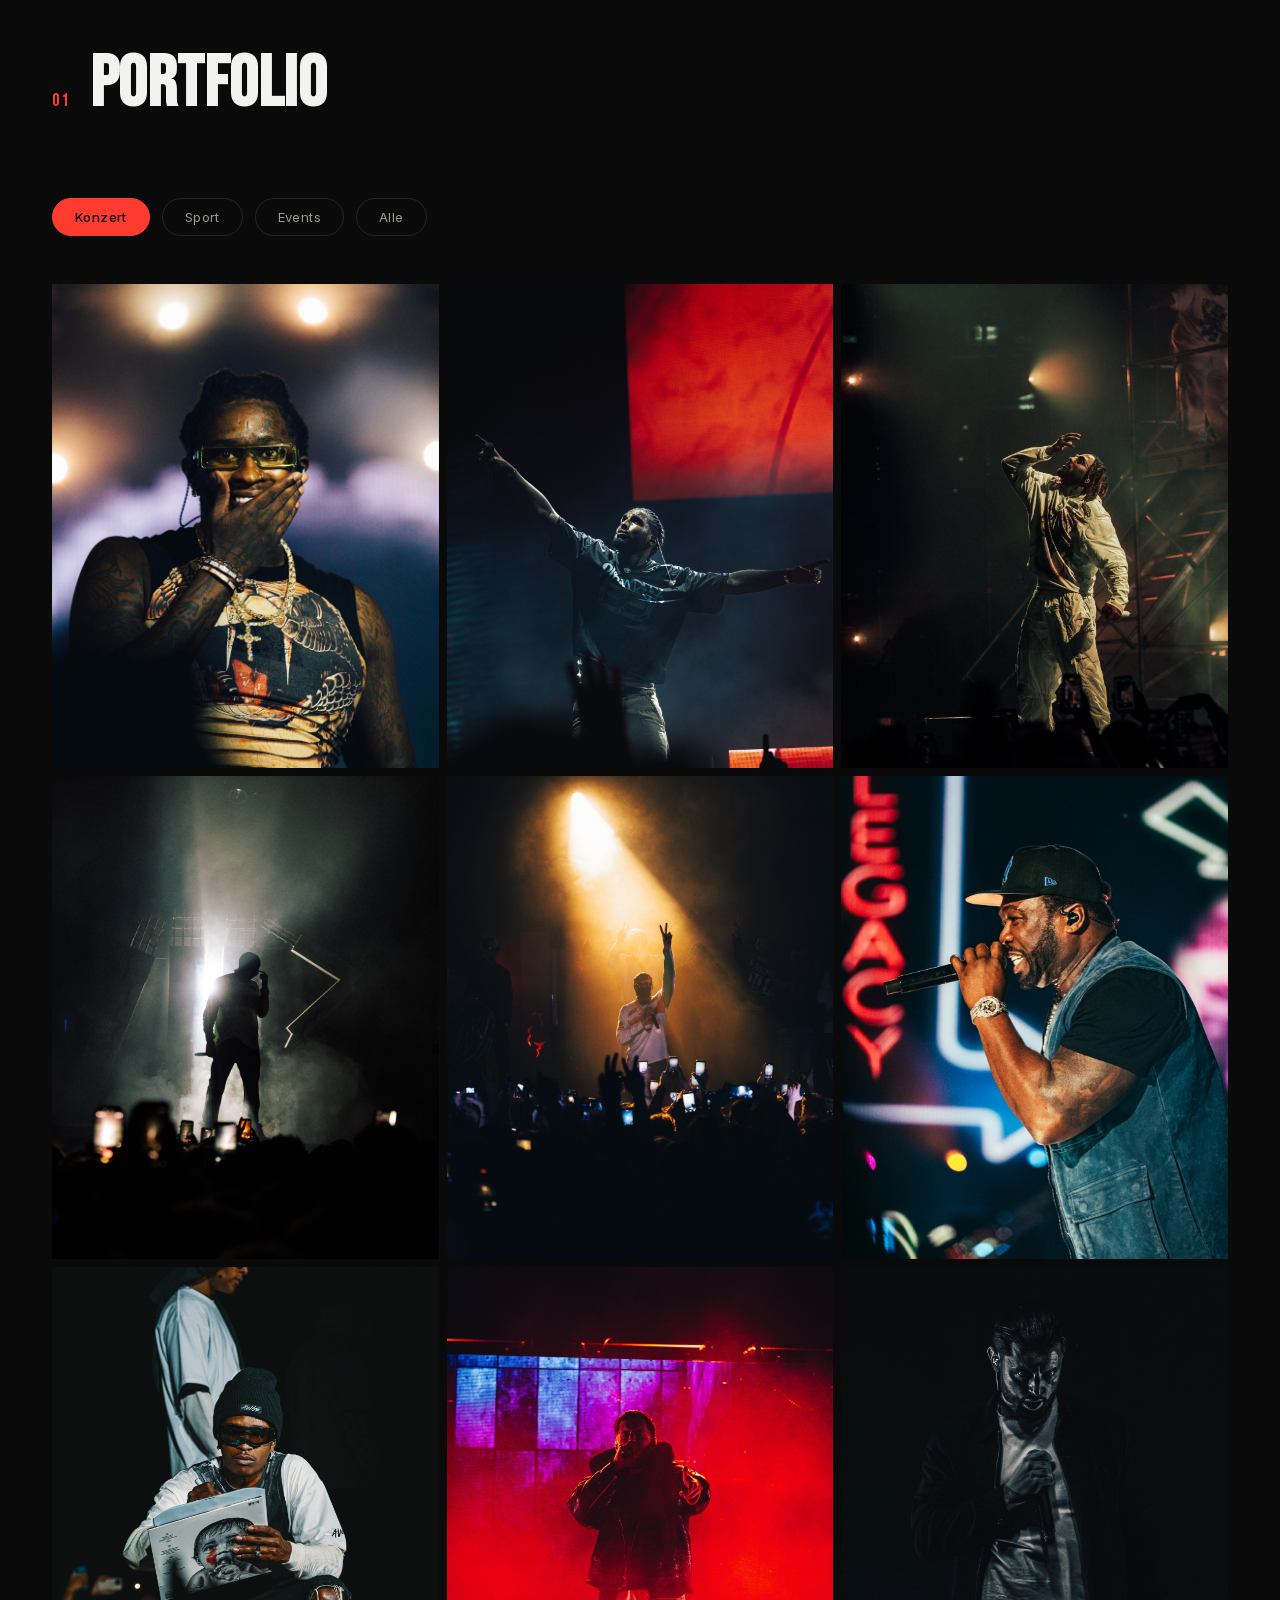
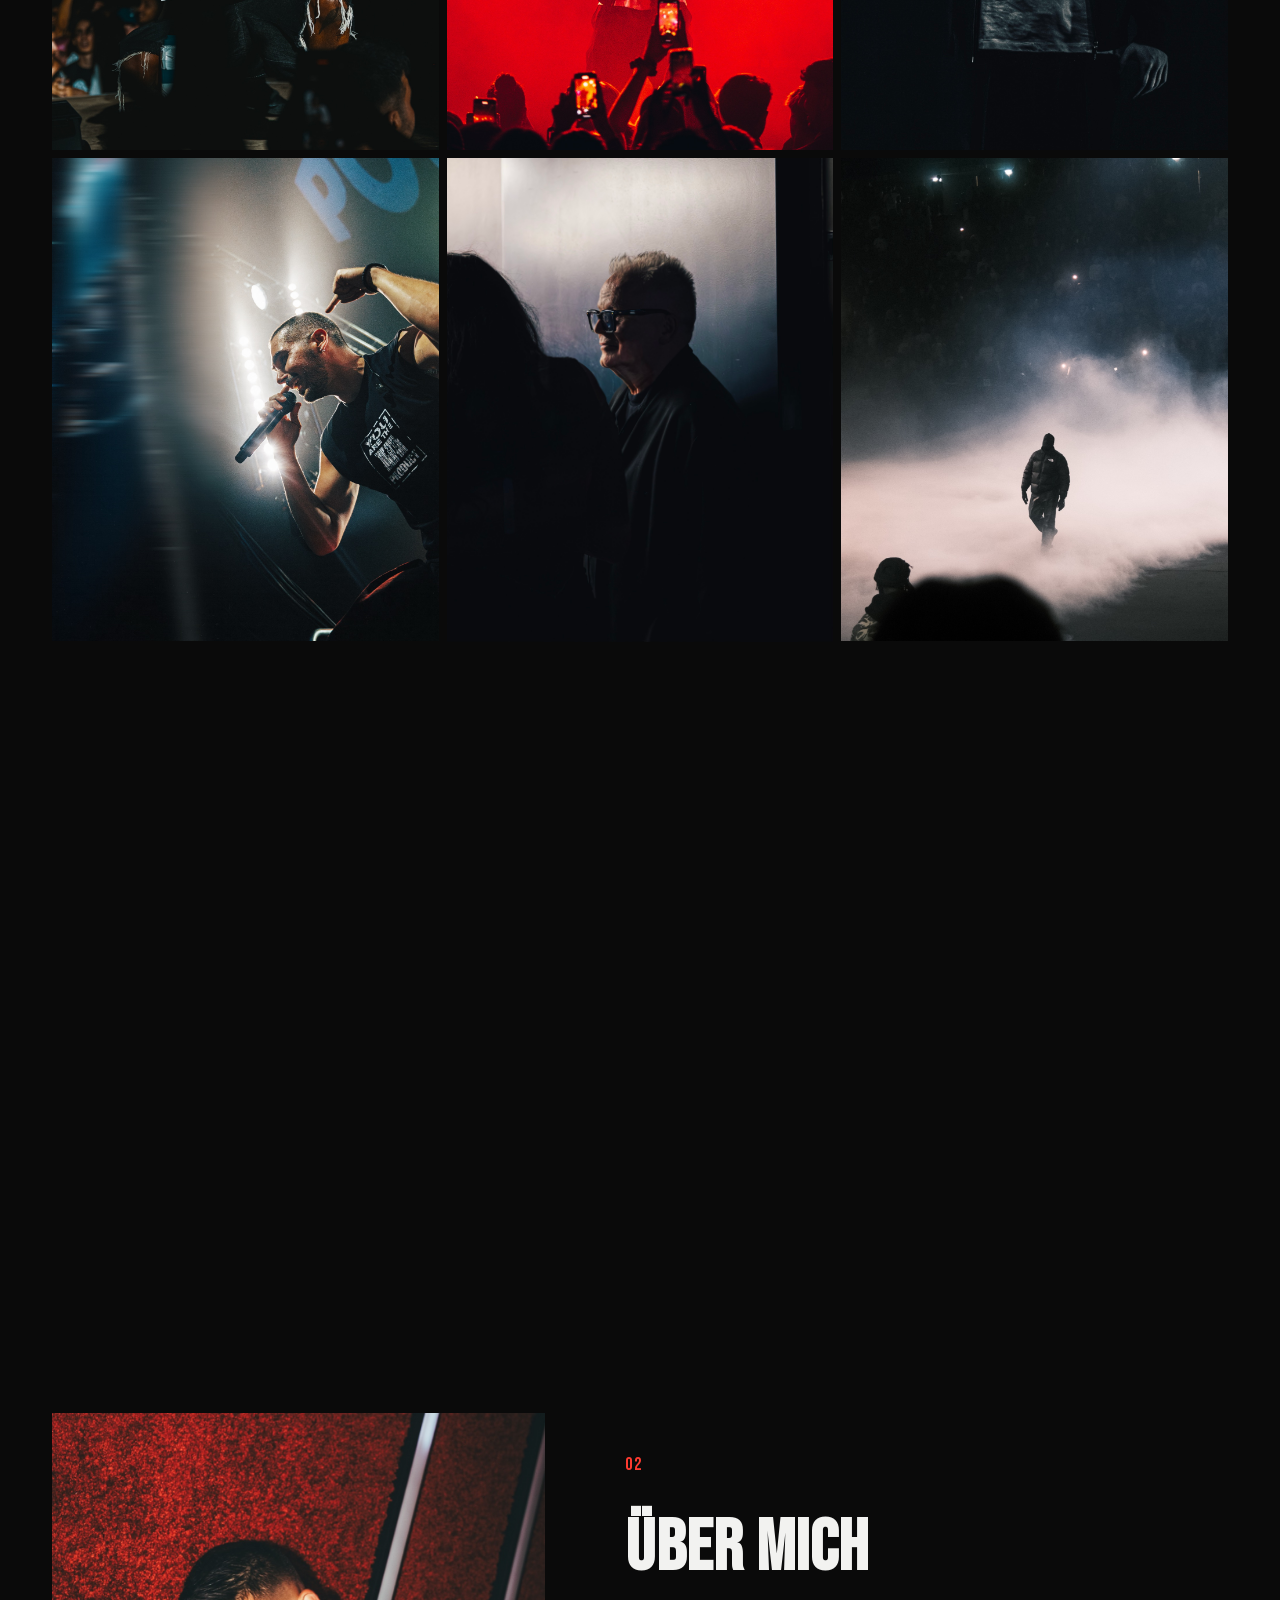
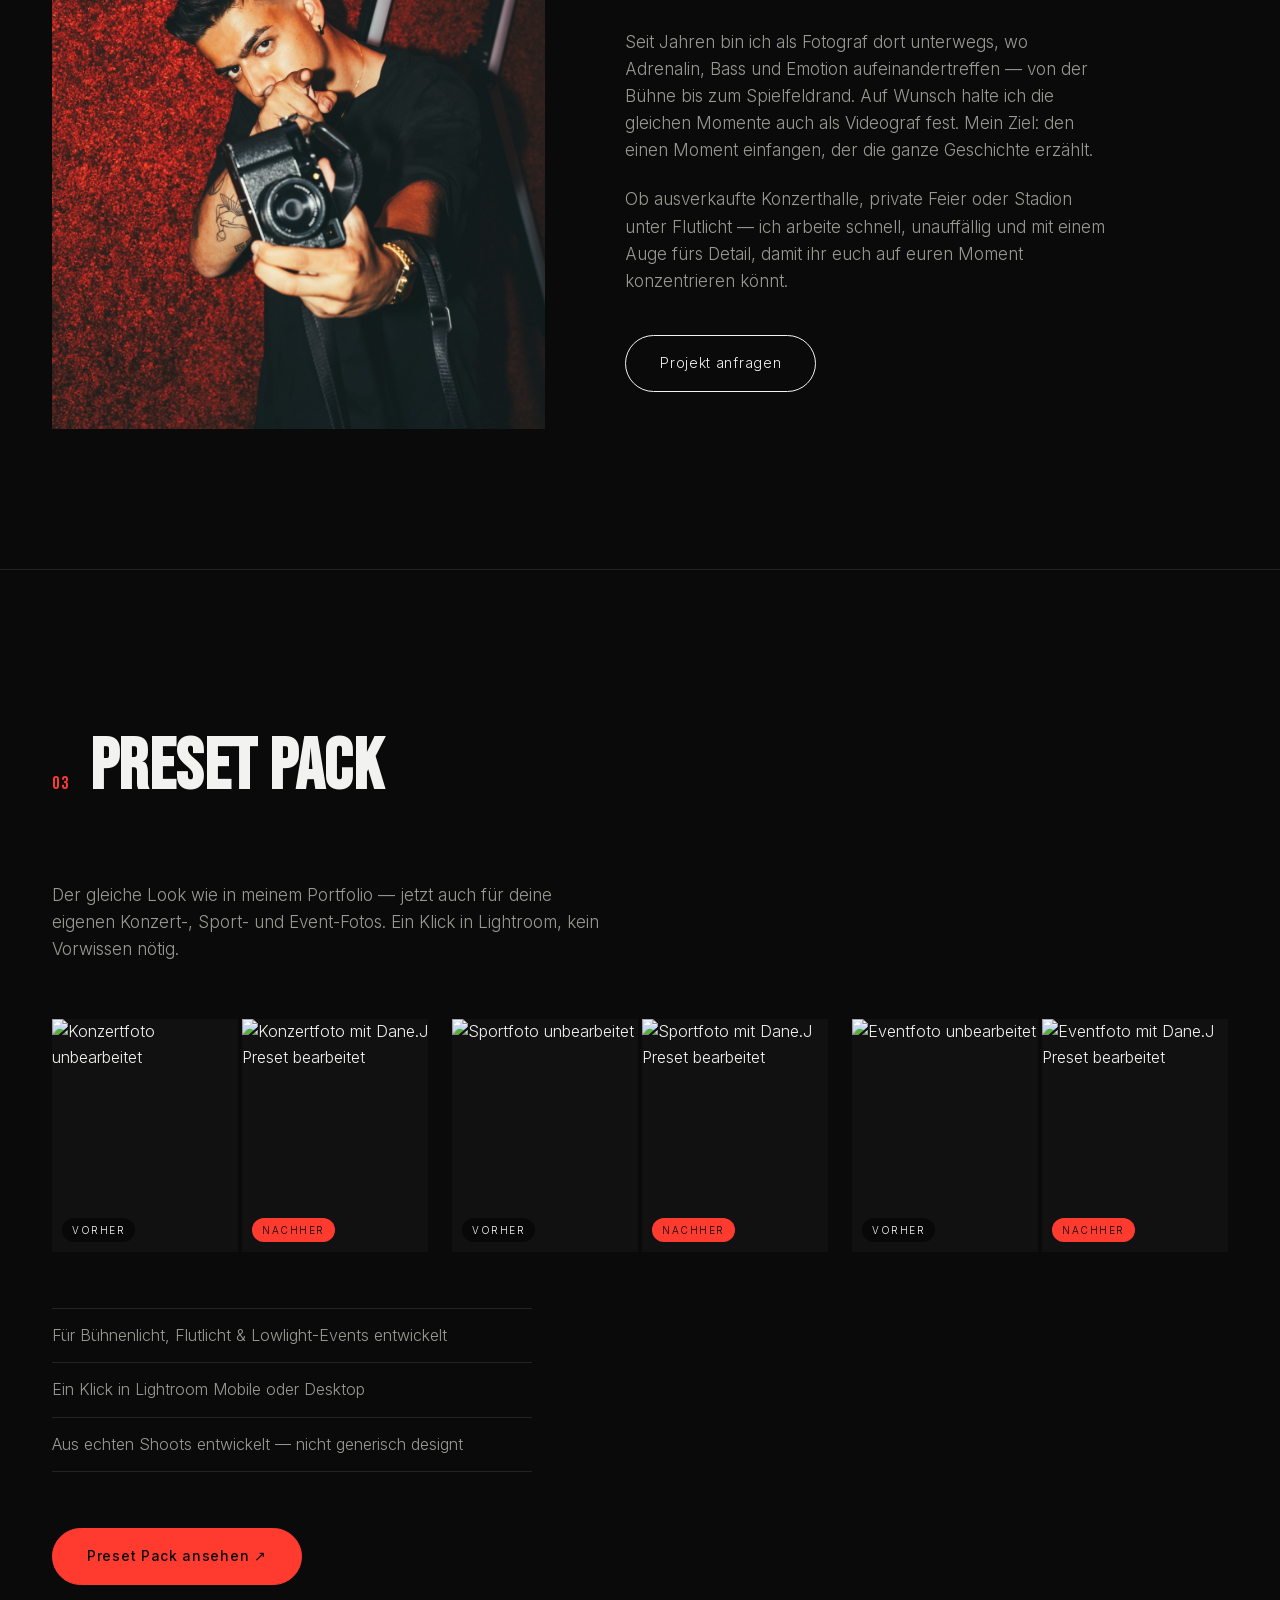
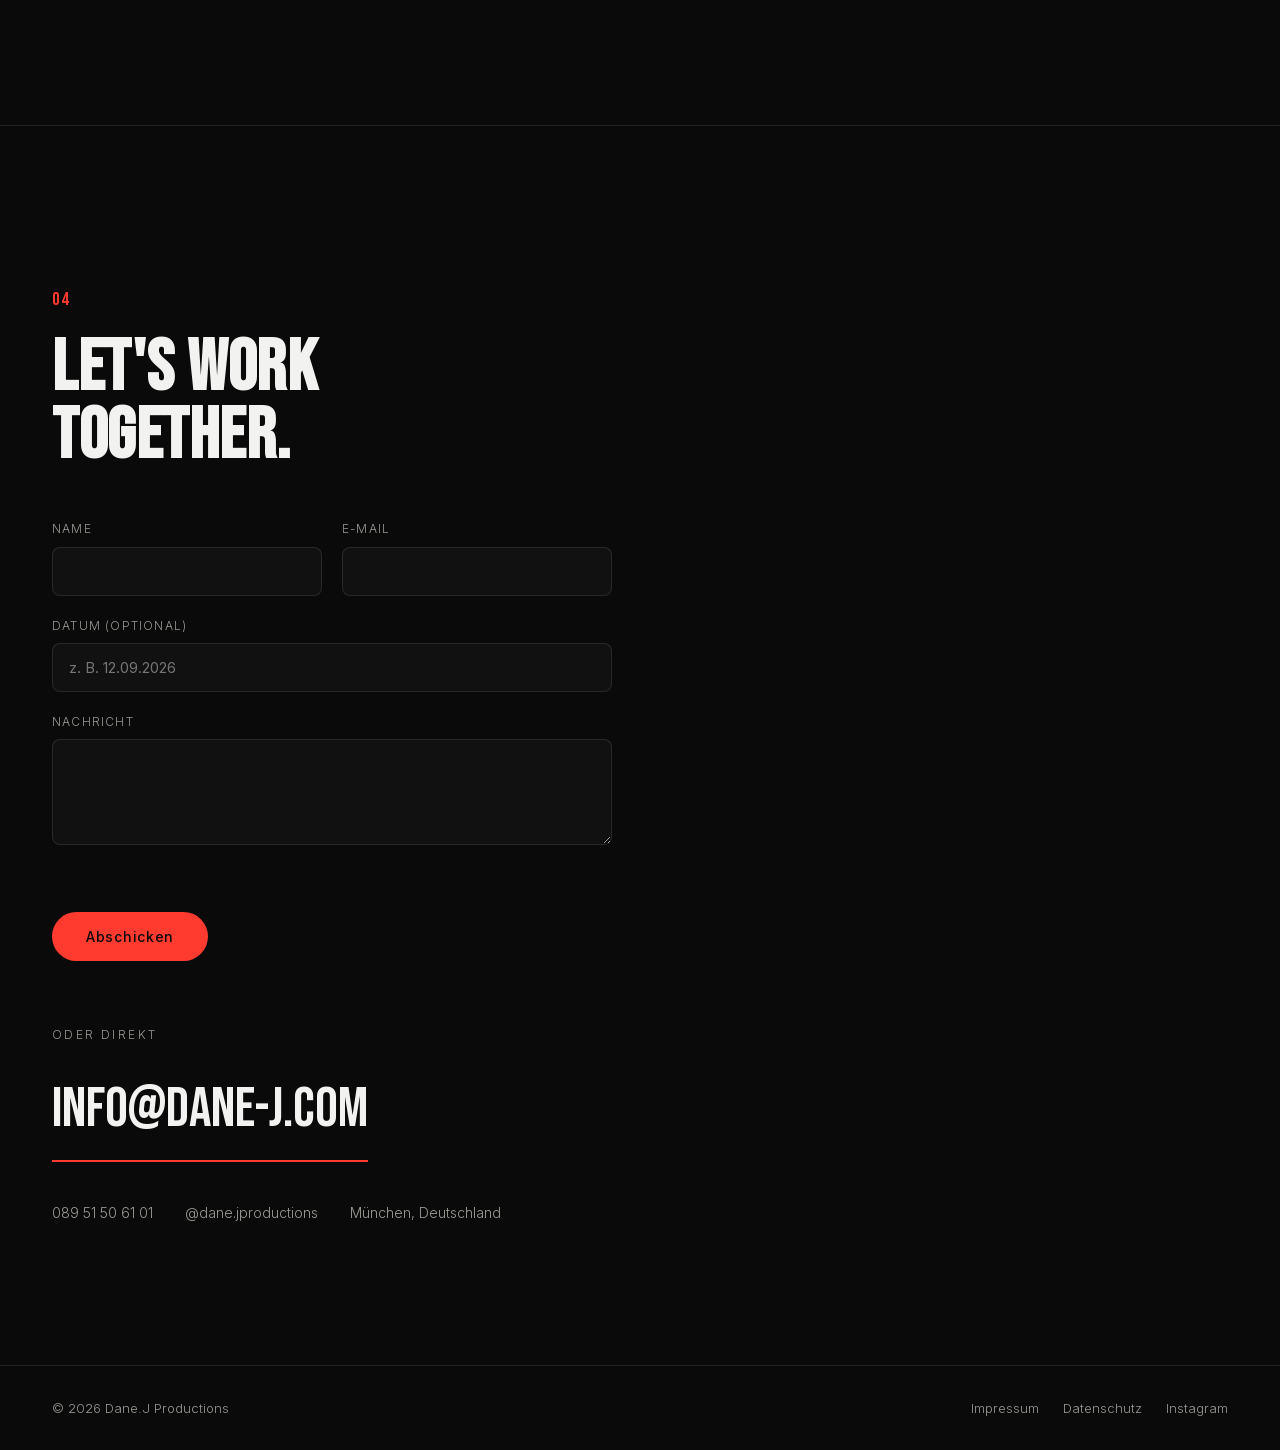
==== commit 0e1b75de: "Remove laggy custom cursor dot Co-Authored-By: Claude Sonnet 5 <noreply@anthropic.com>" ====
--- a/index.html
+++ b/index.html
@@ -54,7 +54,6 @@
 <body>
 
 <div class="grain-overlay" aria-hidden="true"></div>
-<div class="cursor-dot" id="cursorDot"></div>
 
 <header class="site-header" id="siteHeader">
   <div class="header-inner">
@@ -63,7 +62,7 @@
       <a href="#work" class="nav-link">Portfolio</a>
       <a href="#about" class="nav-link">Über mich</a>
       <a href="#contact" class="nav-link">Kontakt</a>
-      <a href="https://danej.sellfy.store" target="_blank" rel="noopener" class="nav-link">Preset Pack ↗</a>
+      <a href="#presets" class="nav-link">Preset Pack</a>
       <a href="https://instagram.com/dane.jproductions" target="_blank" rel="noopener" class="nav-link nav-link--mobile-only">Instagram ↗</a>
     </nav>
     <a href="https://instagram.com/dane.jproductions" target="_blank" rel="noopener" class="header-social">Instagram ↗</a>
@@ -299,10 +298,69 @@
     </div>
   </section>
 
+  <!-- PRESET PACK -->
+  <section class="presets" id="presets">
+    <div class="container">
+      <div class="section-head reveal">
+        <span class="section-num">03</span>
+        <h2>Preset Pack</h2>
+      </div>
+
+      <p class="presets-intro reveal">
+        Der gleiche Look wie in meinem Portfolio — jetzt auch für deine eigenen
+        Konzert-, Sport- und Event-Fotos. Ein Klick in Lightroom, kein
+        Vorwissen nötig.
+      </p>
+
+      <!-- Vorher/Nachher-Bilder: images/preset-vorher-1..3.jpg und images/preset-nachher-1..3.jpg
+           per Dateiaustausch ersetzen (gleiche Dateinamen beibehalten). -->
+      <div class="preset-compare">
+        <div class="preset-pair reveal">
+          <div class="preset-pair-img">
+            <img src="images/preset-vorher-1.jpg" alt="Konzertfoto unbearbeitet" loading="lazy">
+            <span class="preset-tag preset-tag--before">Vorher</span>
+          </div>
+          <div class="preset-pair-img">
+            <img src="images/preset-nachher-1.jpg" alt="Konzertfoto mit Dane.J Preset bearbeitet" loading="lazy">
+            <span class="preset-tag preset-tag--after">Nachher</span>
+          </div>
+        </div>
+        <div class="preset-pair reveal">
+          <div class="preset-pair-img">
+            <img src="images/preset-vorher-2.jpg" alt="Sportfoto unbearbeitet" loading="lazy">
+            <span class="preset-tag preset-tag--before">Vorher</span>
+          </div>
+          <div class="preset-pair-img">
+            <img src="images/preset-nachher-2.jpg" alt="Sportfoto mit Dane.J Preset bearbeitet" loading="lazy">
+            <span class="preset-tag preset-tag--after">Nachher</span>
+          </div>
+        </div>
+        <div class="preset-pair reveal">
+          <div class="preset-pair-img">
+            <img src="images/preset-vorher-3.jpg" alt="Eventfoto unbearbeitet" loading="lazy">
+            <span class="preset-tag preset-tag--before">Vorher</span>
+          </div>
+          <div class="preset-pair-img">
+            <img src="images/preset-nachher-3.jpg" alt="Eventfoto mit Dane.J Preset bearbeitet" loading="lazy">
+            <span class="preset-tag preset-tag--after">Nachher</span>
+          </div>
+        </div>
+      </div>
+
+      <ul class="presets-features reveal">
+        <li>Für Bühnenlicht, Flutlicht &amp; Lowlight-Events entwickelt</li>
+        <li>Ein Klick in Lightroom Mobile oder Desktop</li>
+        <li>Aus echten Shoots entwickelt — nicht generisch designt</li>
+      </ul>
+
+      <a href="https://danej.sellfy.store" target="_blank" rel="noopener" class="btn btn--accent reveal">Preset Pack ansehen ↗</a>
+    </div>
+  </section>
+
   <!-- CONTACT -->
   <section class="contact" id="contact">
     <div class="container">
-      <span class="section-num reveal">03</span>
+      <span class="section-num reveal">04</span>
       <h2 class="reveal">Let's work<br>together.</h2>
 
       <form name="contact" method="POST" data-netlify="true" netlify-honeypot="bot-field" class="contact-form reveal" id="contactForm">
--- a/css/style.css
+++ b/css/style.css
@@ -476,6 +476,79 @@
 .btn:hover {
   background: var(--accent);
   border-color: var(--accent);
+  color: #0a0a0a;
+}
+
+/* ---------- Presets ---------- */
+.presets {
+  padding: 140px 0;
+  border-top: 1px solid var(--border);
+}
+.presets-intro {
+  color: var(--fg-muted);
+  font-size: 17px;
+  max-width: 560px;
+  margin-bottom: 56px;
+}
+.preset-compare {
+  display: grid;
+  grid-template-columns: repeat(3, 1fr);
+  gap: 24px;
+  margin-bottom: 56px;
+}
+.preset-pair {
+  display: grid;
+  grid-template-columns: 1fr 1fr;
+  gap: 4px;
+}
+.preset-pair-img {
+  position: relative;
+  aspect-ratio: 4/5;
+  overflow: hidden;
+  background: var(--bg-soft);
+}
+.preset-pair-img img {
+  width: 100%;
+  height: 100%;
+  object-fit: cover;
+}
+.preset-tag {
+  position: absolute;
+  left: 10px;
+  bottom: 10px;
+  font-size: 10px;
+  letter-spacing: 0.15em;
+  text-transform: uppercase;
+  color: var(--fg);
+  background: rgba(0,0,0,0.55);
+  padding: 4px 10px;
+  border-radius: 999px;
+}
+.preset-tag--after {
+  background: var(--accent);
+  color: #0a0a0a;
+}
+.presets-features {
+  list-style: none;
+  color: var(--fg-muted);
+  font-size: 16px;
+  max-width: 480px;
+  margin-bottom: 16px;
+}
+.presets-features li {
+  padding: 14px 0;
+  border-bottom: 1px solid var(--border);
+}
+.presets-features li:first-child { border-top: 1px solid var(--border); }
+.btn--accent {
+  background: var(--accent);
+  border-color: var(--accent);
+  color: #0a0a0a;
+  font-weight: 500;
+}
+.btn--accent:hover {
+  background: var(--fg);
+  border-color: var(--fg);
   color: #0a0a0a;
 }
 
@@ -637,28 +710,11 @@
   font-weight: 300;
 }
 
-/* ---------- Cursor dot (desktop only) ---------- */
-.cursor-dot {
-  position: fixed;
-  top: 0; left: 0;
-  width: 8px; height: 8px;
-  border-radius: 50%;
-  background: var(--accent);
-  pointer-events: none;
-  z-index: 300;
-  transform: translate(-50%, -50%);
-  transition: transform 0.15s ease, opacity 0.3s ease;
-  opacity: 0;
-  display: none;
-}
-@media (hover: hover) and (pointer: fine) {
-  .cursor-dot { display: block; }
-}
-
 /* ---------- Responsive ---------- */
 @media (max-width: 900px) {
   .about-grid { grid-template-columns: 1fr; gap: 40px; }
   .gallery { grid-template-columns: repeat(2, 1fr); }
+  .preset-compare { grid-template-columns: repeat(2, 1fr); }
 }
 
 @media (max-width: 720px) {
@@ -690,8 +746,9 @@
 
   .hero-content { padding-bottom: 64px; }
   .scroll-cue { display: none; }
-  .intro, .work, .about, .contact { padding: 90px 0; }
+  .intro, .work, .about, .presets, .contact { padding: 90px 0; }
   .gallery { grid-template-columns: repeat(2, 1fr); gap: 6px; }
+  .preset-compare { grid-template-columns: 1fr; }
   .contact-details { flex-direction: column; gap: 16px; }
   .form-row { grid-template-columns: 1fr; }
 }
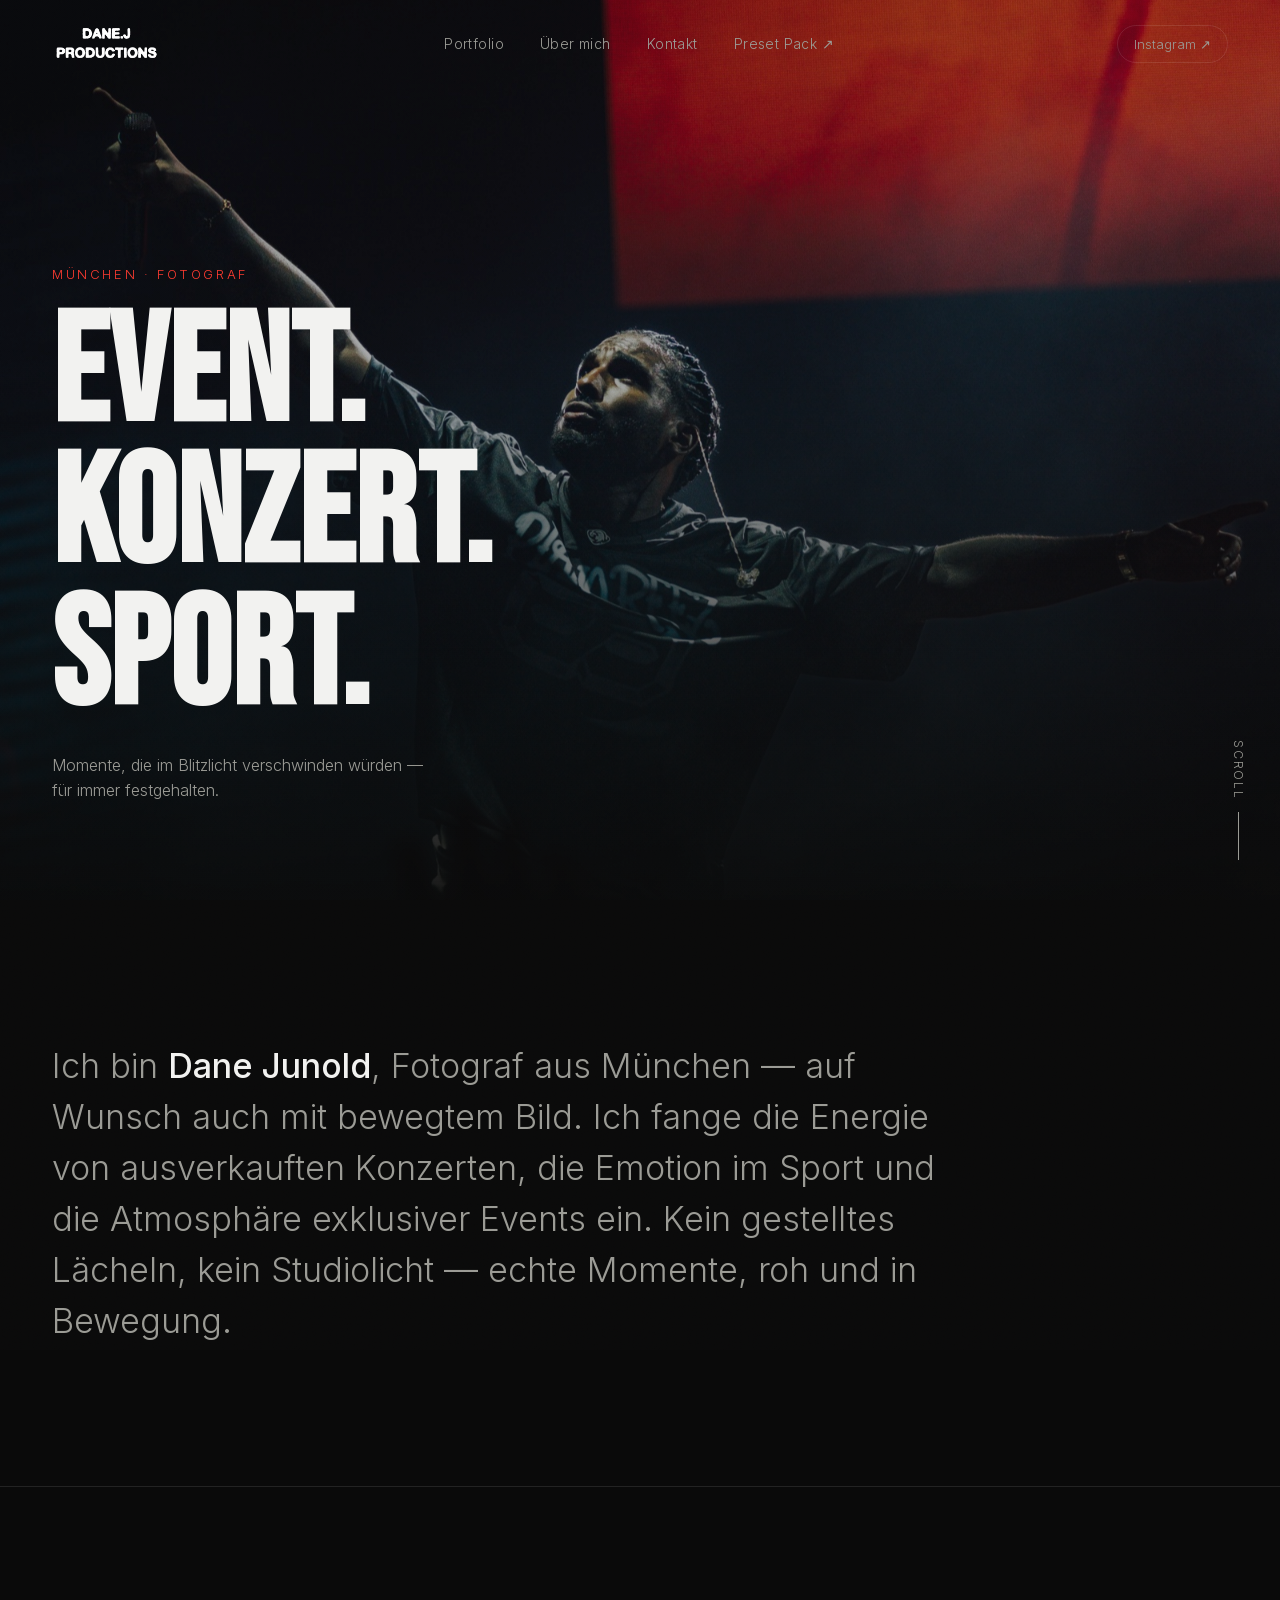
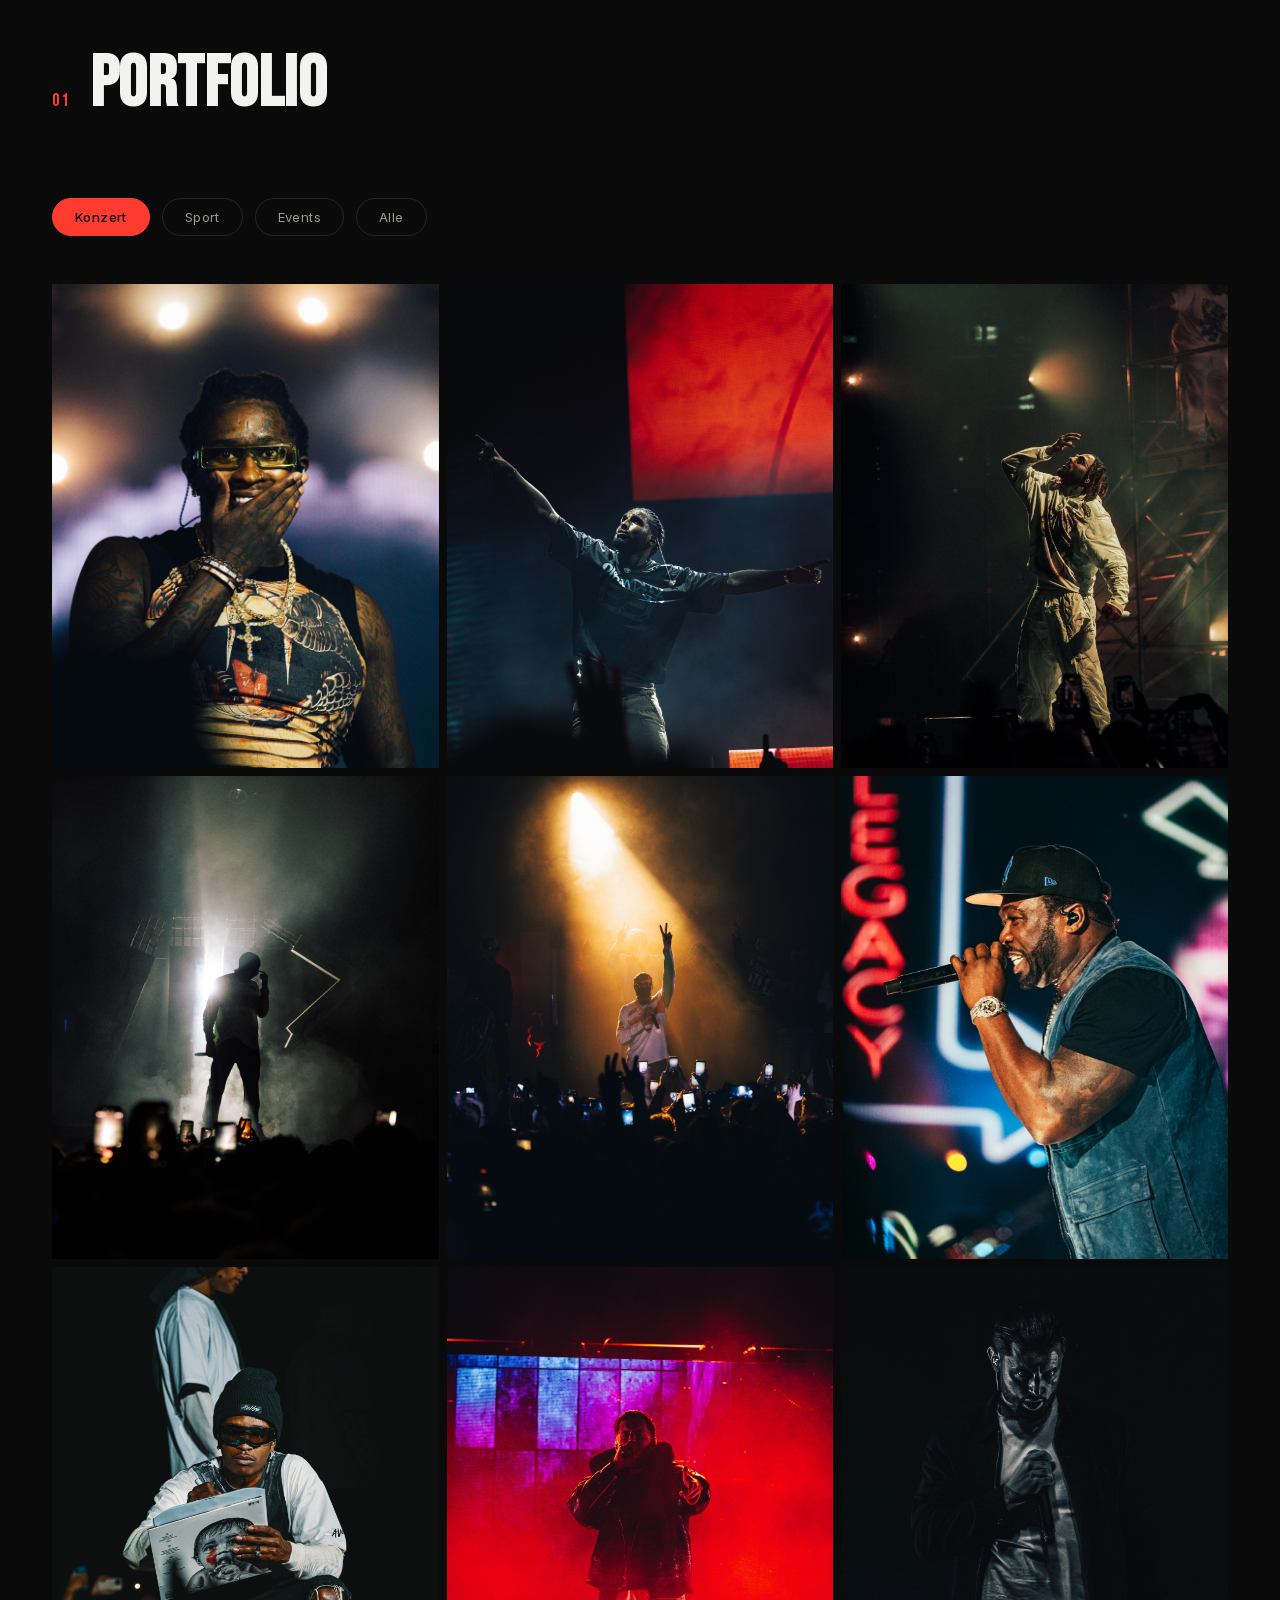
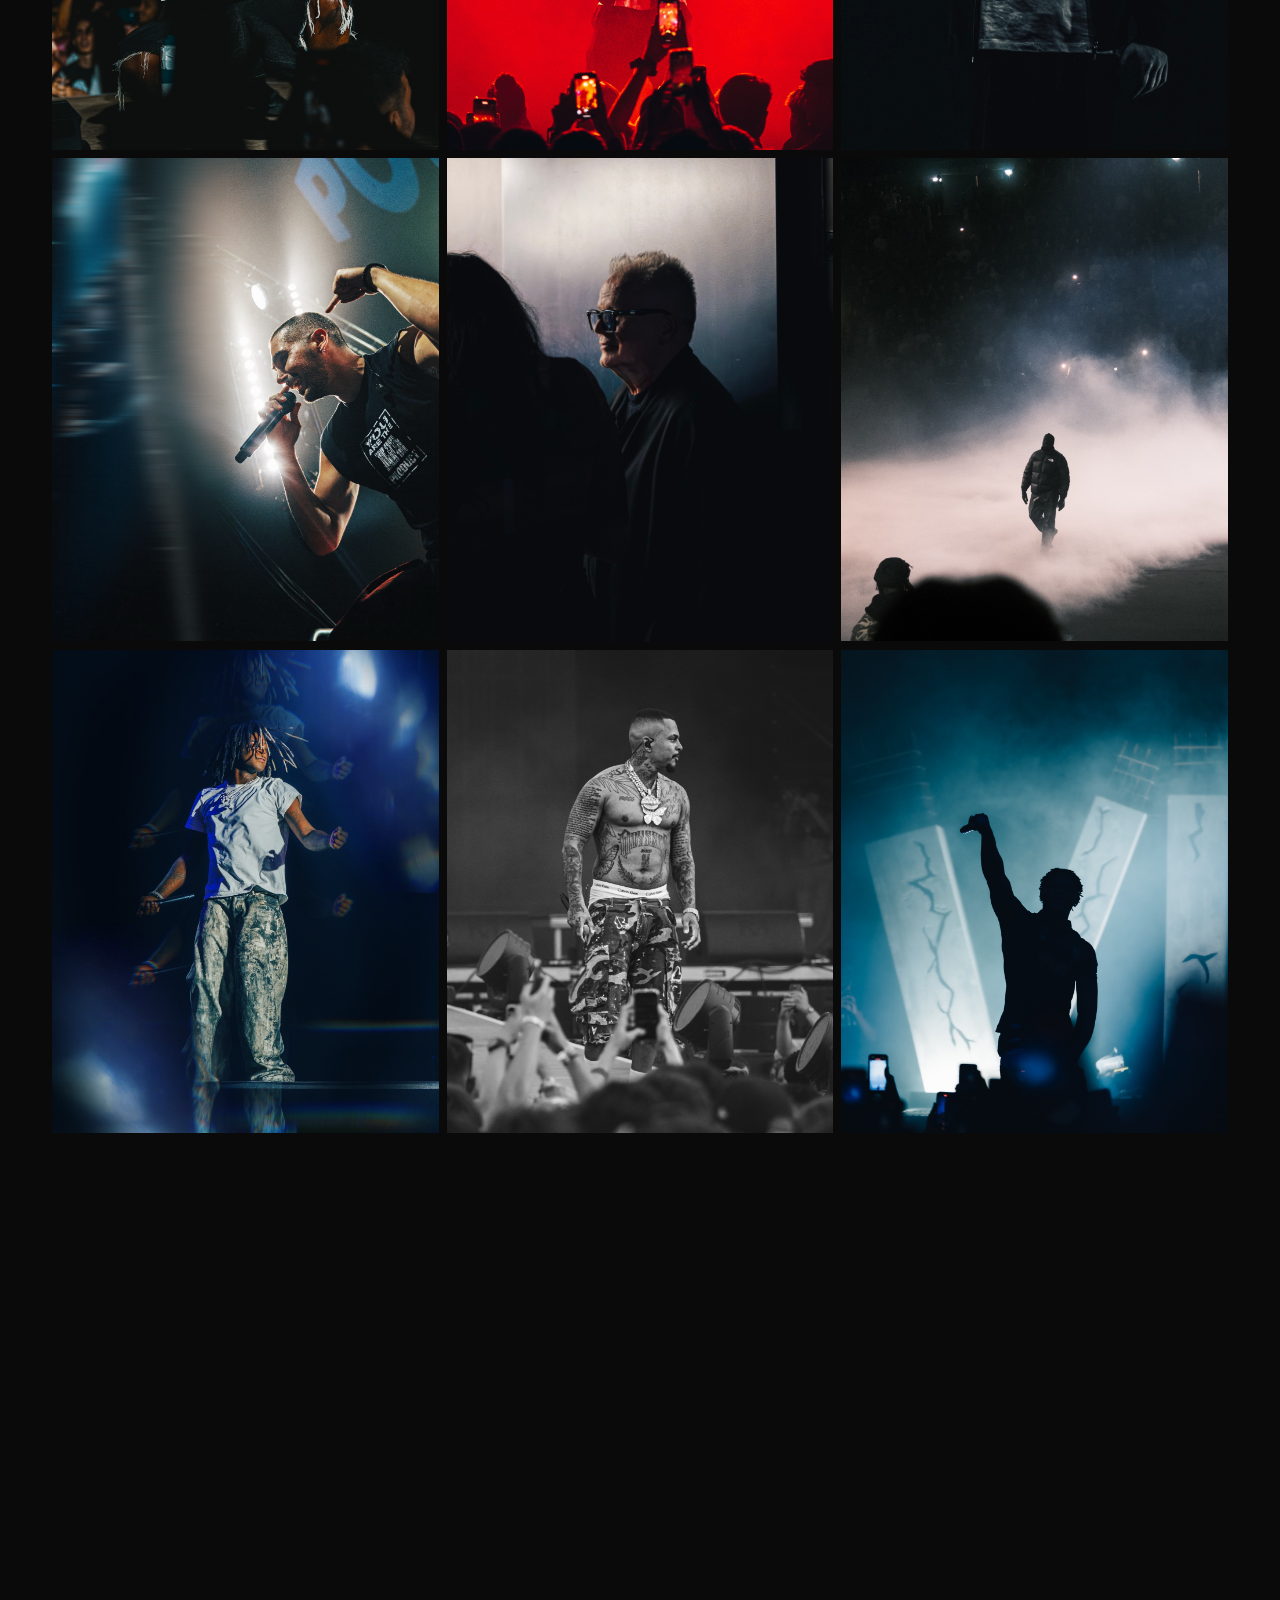
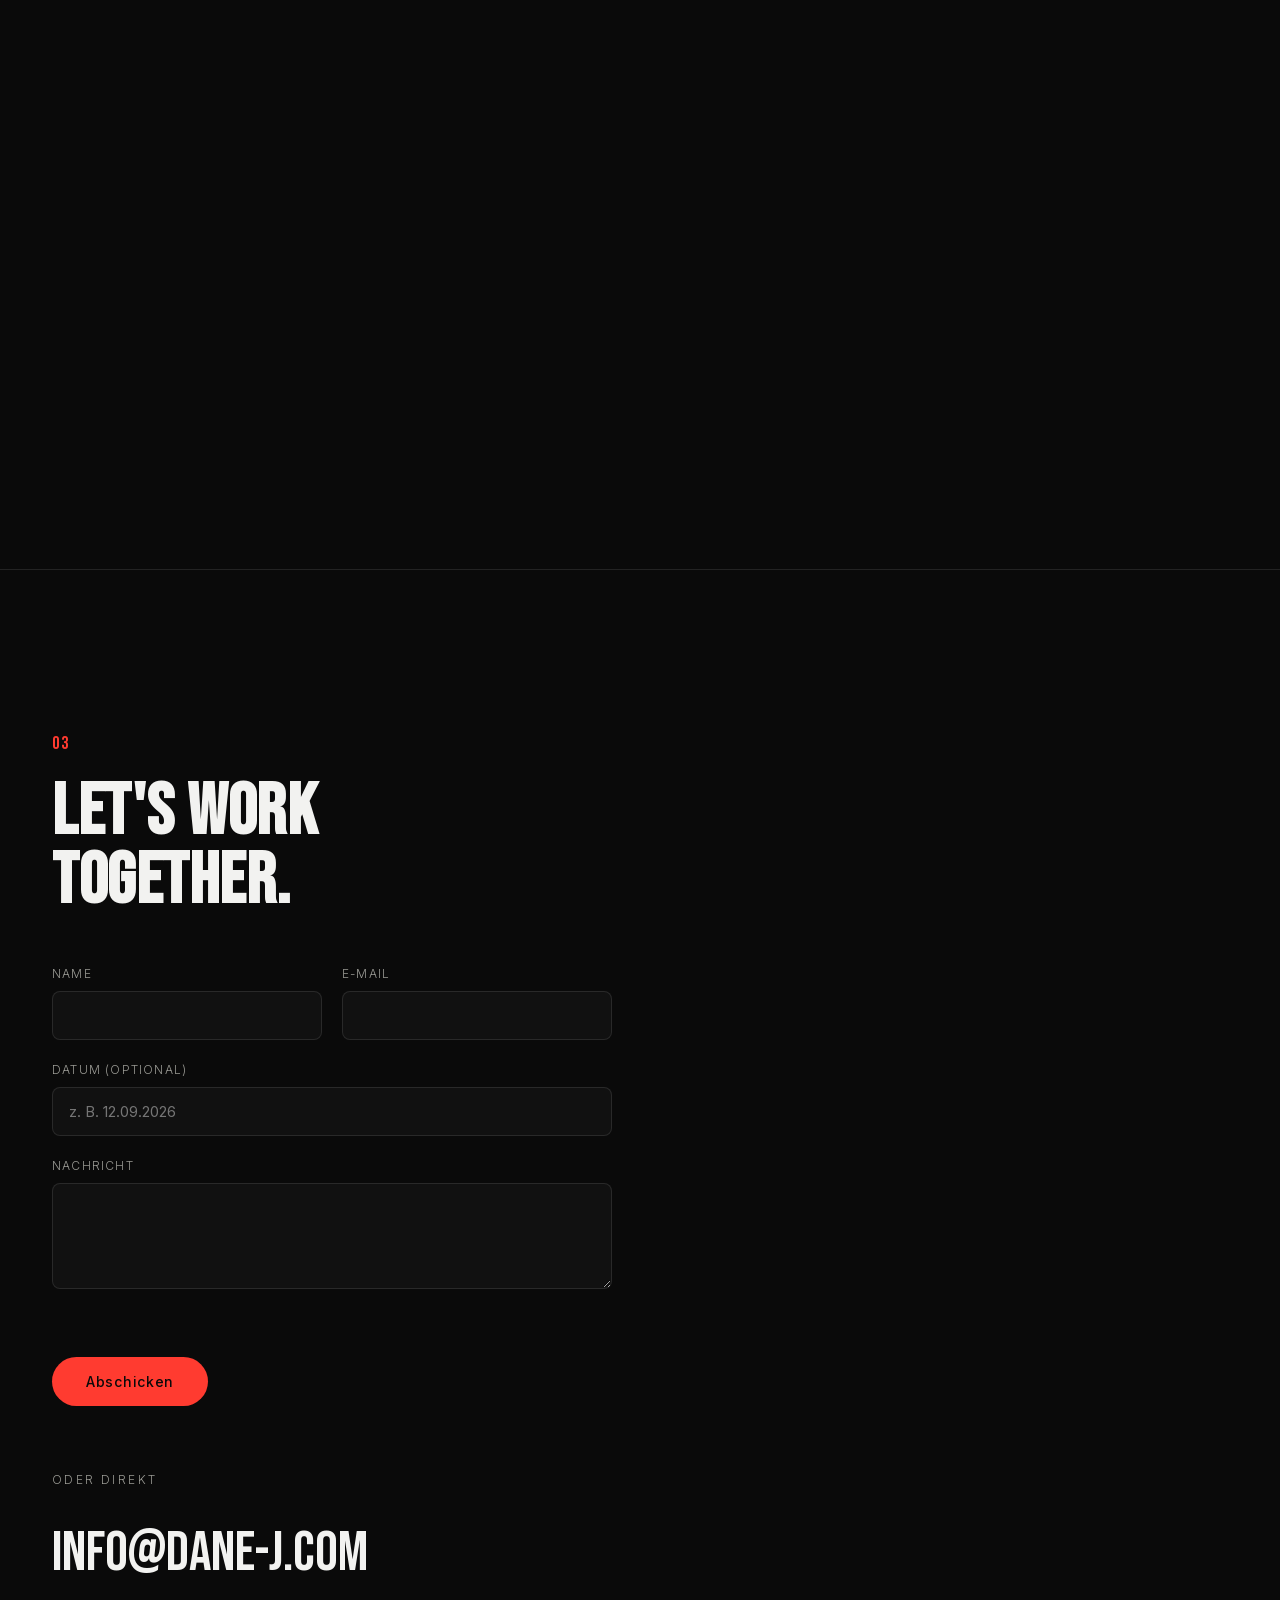
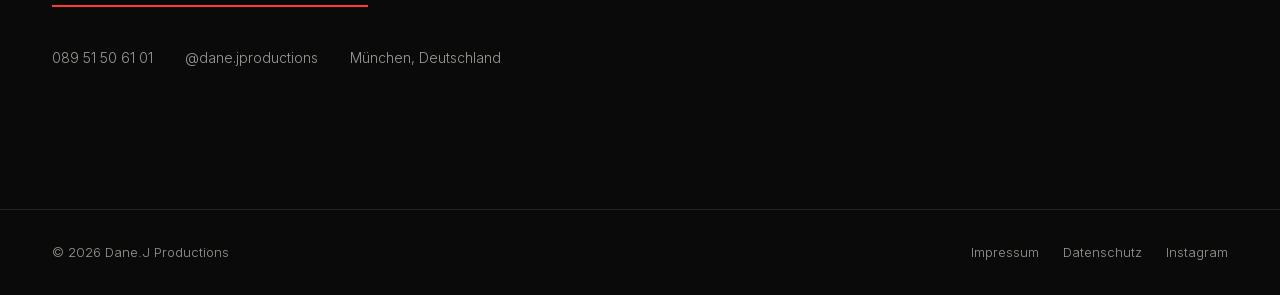
==== commit 7dc2286e: "Take down Preset Pack showcase section, not ready to publish yet Reverts the in-progress before/afte" ====
--- a/index.html
+++ b/index.html
@@ -62,7 +62,7 @@
       <a href="#work" class="nav-link">Portfolio</a>
       <a href="#about" class="nav-link">Über mich</a>
       <a href="#contact" class="nav-link">Kontakt</a>
-      <a href="#presets" class="nav-link">Preset Pack</a>
+      <a href="https://danej.sellfy.store" target="_blank" rel="noopener" class="nav-link">Preset Pack ↗</a>
       <a href="https://instagram.com/dane.jproductions" target="_blank" rel="noopener" class="nav-link nav-link--mobile-only">Instagram ↗</a>
     </nav>
     <a href="https://instagram.com/dane.jproductions" target="_blank" rel="noopener" class="header-social">Instagram ↗</a>
@@ -298,69 +298,10 @@
     </div>
   </section>
 
-  <!-- PRESET PACK -->
-  <section class="presets" id="presets">
-    <div class="container">
-      <div class="section-head reveal">
-        <span class="section-num">03</span>
-        <h2>Preset Pack</h2>
-      </div>
-
-      <p class="presets-intro reveal">
-        Der gleiche Look wie in meinem Portfolio — jetzt auch für deine eigenen
-        Konzert-, Sport- und Event-Fotos. Ein Klick in Lightroom, kein
-        Vorwissen nötig.
-      </p>
-
-      <!-- Vorher/Nachher-Bilder: images/preset-vorher-1..3.jpg und images/preset-nachher-1..3.jpg
-           per Dateiaustausch ersetzen (gleiche Dateinamen beibehalten). -->
-      <div class="preset-compare">
-        <div class="preset-pair reveal">
-          <div class="preset-pair-img">
-            <img src="images/preset-vorher-1.jpg" alt="Konzertfoto unbearbeitet" loading="lazy">
-            <span class="preset-tag preset-tag--before">Vorher</span>
-          </div>
-          <div class="preset-pair-img">
-            <img src="images/preset-nachher-1.jpg" alt="Konzertfoto mit Dane.J Preset bearbeitet" loading="lazy">
-            <span class="preset-tag preset-tag--after">Nachher</span>
-          </div>
-        </div>
-        <div class="preset-pair reveal">
-          <div class="preset-pair-img">
-            <img src="images/preset-vorher-2.jpg" alt="Sportfoto unbearbeitet" loading="lazy">
-            <span class="preset-tag preset-tag--before">Vorher</span>
-          </div>
-          <div class="preset-pair-img">
-            <img src="images/preset-nachher-2.jpg" alt="Sportfoto mit Dane.J Preset bearbeitet" loading="lazy">
-            <span class="preset-tag preset-tag--after">Nachher</span>
-          </div>
-        </div>
-        <div class="preset-pair reveal">
-          <div class="preset-pair-img">
-            <img src="images/preset-vorher-3.jpg" alt="Eventfoto unbearbeitet" loading="lazy">
-            <span class="preset-tag preset-tag--before">Vorher</span>
-          </div>
-          <div class="preset-pair-img">
-            <img src="images/preset-nachher-3.jpg" alt="Eventfoto mit Dane.J Preset bearbeitet" loading="lazy">
-            <span class="preset-tag preset-tag--after">Nachher</span>
-          </div>
-        </div>
-      </div>
-
-      <ul class="presets-features reveal">
-        <li>Für Bühnenlicht, Flutlicht &amp; Lowlight-Events entwickelt</li>
-        <li>Ein Klick in Lightroom Mobile oder Desktop</li>
-        <li>Aus echten Shoots entwickelt — nicht generisch designt</li>
-      </ul>
-
-      <a href="https://danej.sellfy.store" target="_blank" rel="noopener" class="btn btn--accent reveal">Preset Pack ansehen ↗</a>
-    </div>
-  </section>
-
   <!-- CONTACT -->
   <section class="contact" id="contact">
     <div class="container">
-      <span class="section-num reveal">04</span>
+      <span class="section-num reveal">03</span>
       <h2 class="reveal">Let's work<br>together.</h2>
 
       <form name="contact" method="POST" data-netlify="true" netlify-honeypot="bot-field" class="contact-form reveal" id="contactForm">
--- a/css/style.css
+++ b/css/style.css
@@ -479,79 +479,6 @@
   color: #0a0a0a;
 }
 
-/* ---------- Presets ---------- */
-.presets {
-  padding: 140px 0;
-  border-top: 1px solid var(--border);
-}
-.presets-intro {
-  color: var(--fg-muted);
-  font-size: 17px;
-  max-width: 560px;
-  margin-bottom: 56px;
-}
-.preset-compare {
-  display: grid;
-  grid-template-columns: repeat(3, 1fr);
-  gap: 24px;
-  margin-bottom: 56px;
-}
-.preset-pair {
-  display: grid;
-  grid-template-columns: 1fr 1fr;
-  gap: 4px;
-}
-.preset-pair-img {
-  position: relative;
-  aspect-ratio: 4/5;
-  overflow: hidden;
-  background: var(--bg-soft);
-}
-.preset-pair-img img {
-  width: 100%;
-  height: 100%;
-  object-fit: cover;
-}
-.preset-tag {
-  position: absolute;
-  left: 10px;
-  bottom: 10px;
-  font-size: 10px;
-  letter-spacing: 0.15em;
-  text-transform: uppercase;
-  color: var(--fg);
-  background: rgba(0,0,0,0.55);
-  padding: 4px 10px;
-  border-radius: 999px;
-}
-.preset-tag--after {
-  background: var(--accent);
-  color: #0a0a0a;
-}
-.presets-features {
-  list-style: none;
-  color: var(--fg-muted);
-  font-size: 16px;
-  max-width: 480px;
-  margin-bottom: 16px;
-}
-.presets-features li {
-  padding: 14px 0;
-  border-bottom: 1px solid var(--border);
-}
-.presets-features li:first-child { border-top: 1px solid var(--border); }
-.btn--accent {
-  background: var(--accent);
-  border-color: var(--accent);
-  color: #0a0a0a;
-  font-weight: 500;
-}
-.btn--accent:hover {
-  background: var(--fg);
-  border-color: var(--fg);
-  color: #0a0a0a;
-}
-
 /* ---------- Contact ---------- */
 .contact {
   padding: 160px 0 140px;
@@ -714,7 +641,6 @@
 @media (max-width: 900px) {
   .about-grid { grid-template-columns: 1fr; gap: 40px; }
   .gallery { grid-template-columns: repeat(2, 1fr); }
-  .preset-compare { grid-template-columns: repeat(2, 1fr); }
 }
 
 @media (max-width: 720px) {
@@ -746,9 +672,8 @@
 
   .hero-content { padding-bottom: 64px; }
   .scroll-cue { display: none; }
-  .intro, .work, .about, .presets, .contact { padding: 90px 0; }
+  .intro, .work, .about, .contact { padding: 90px 0; }
   .gallery { grid-template-columns: repeat(2, 1fr); gap: 6px; }
-  .preset-compare { grid-template-columns: 1fr; }
   .contact-details { flex-direction: column; gap: 16px; }
   .form-row { grid-template-columns: 1fr; }
 }
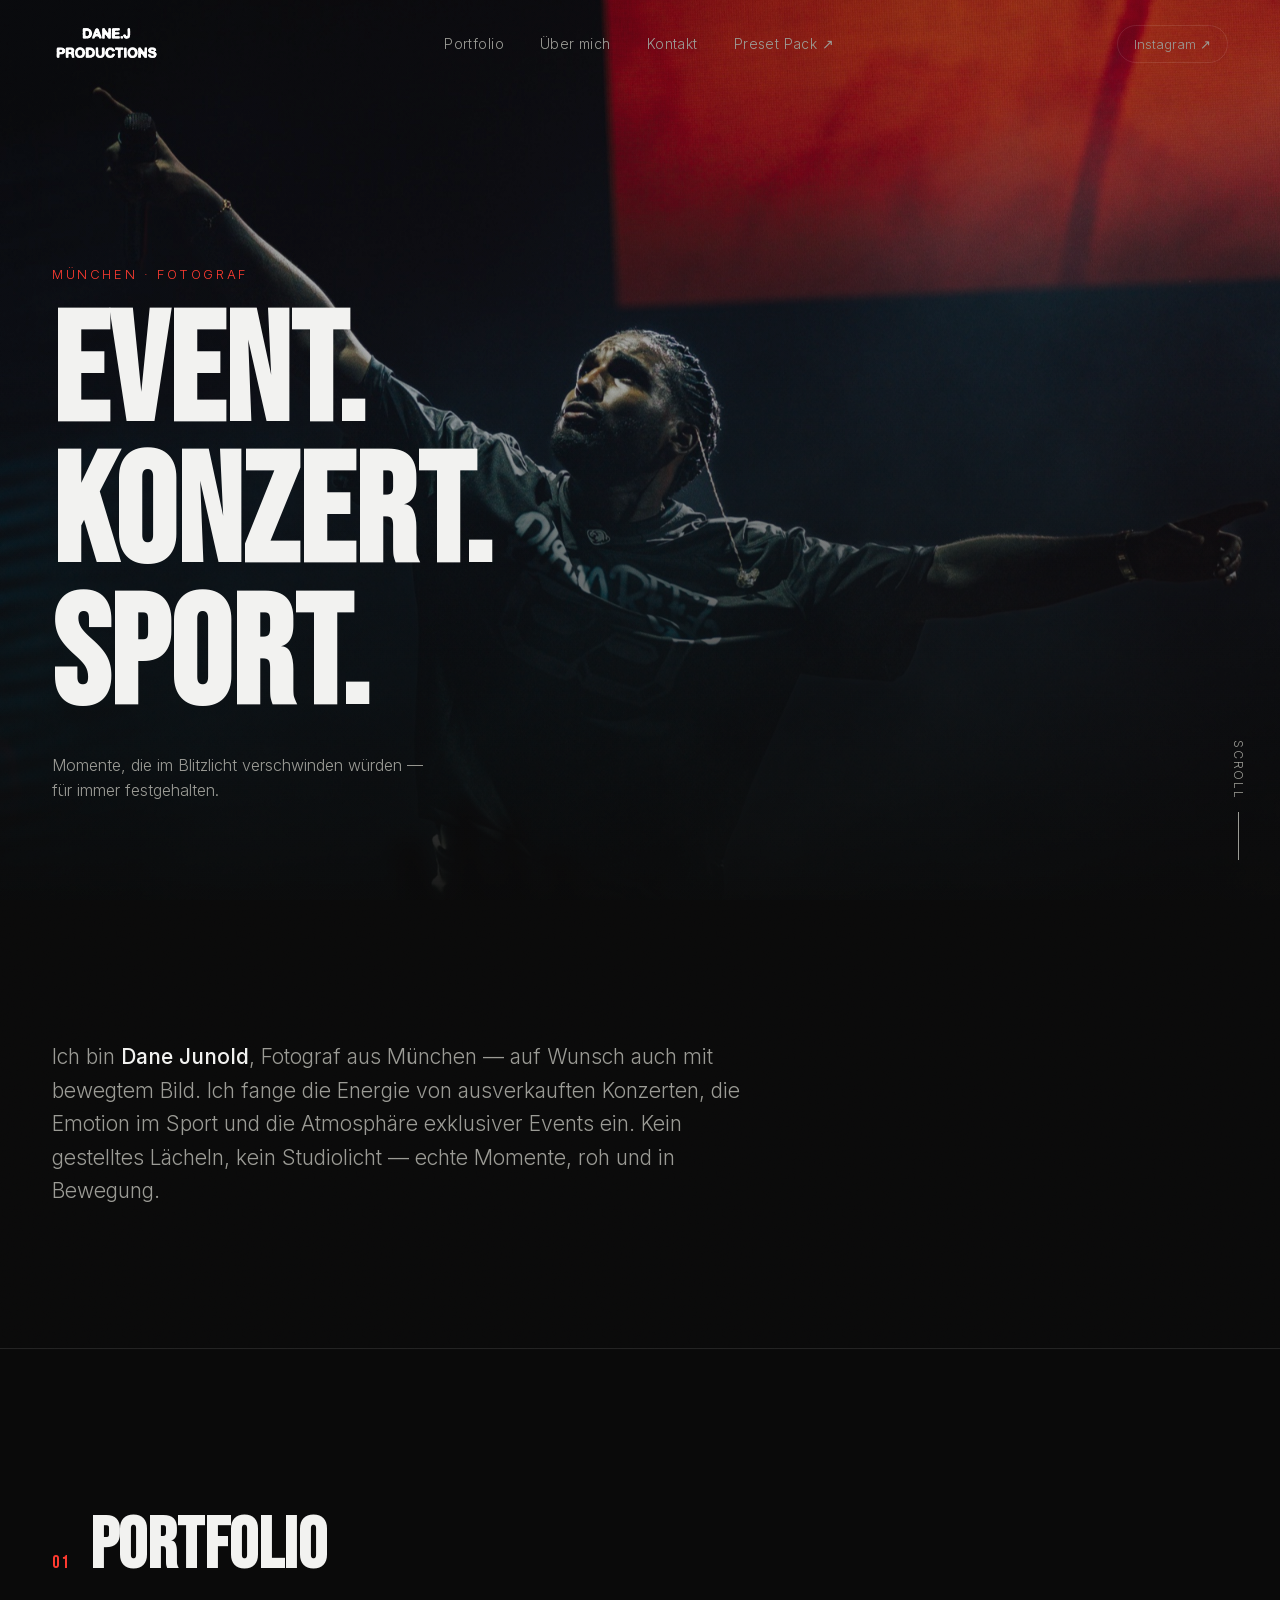
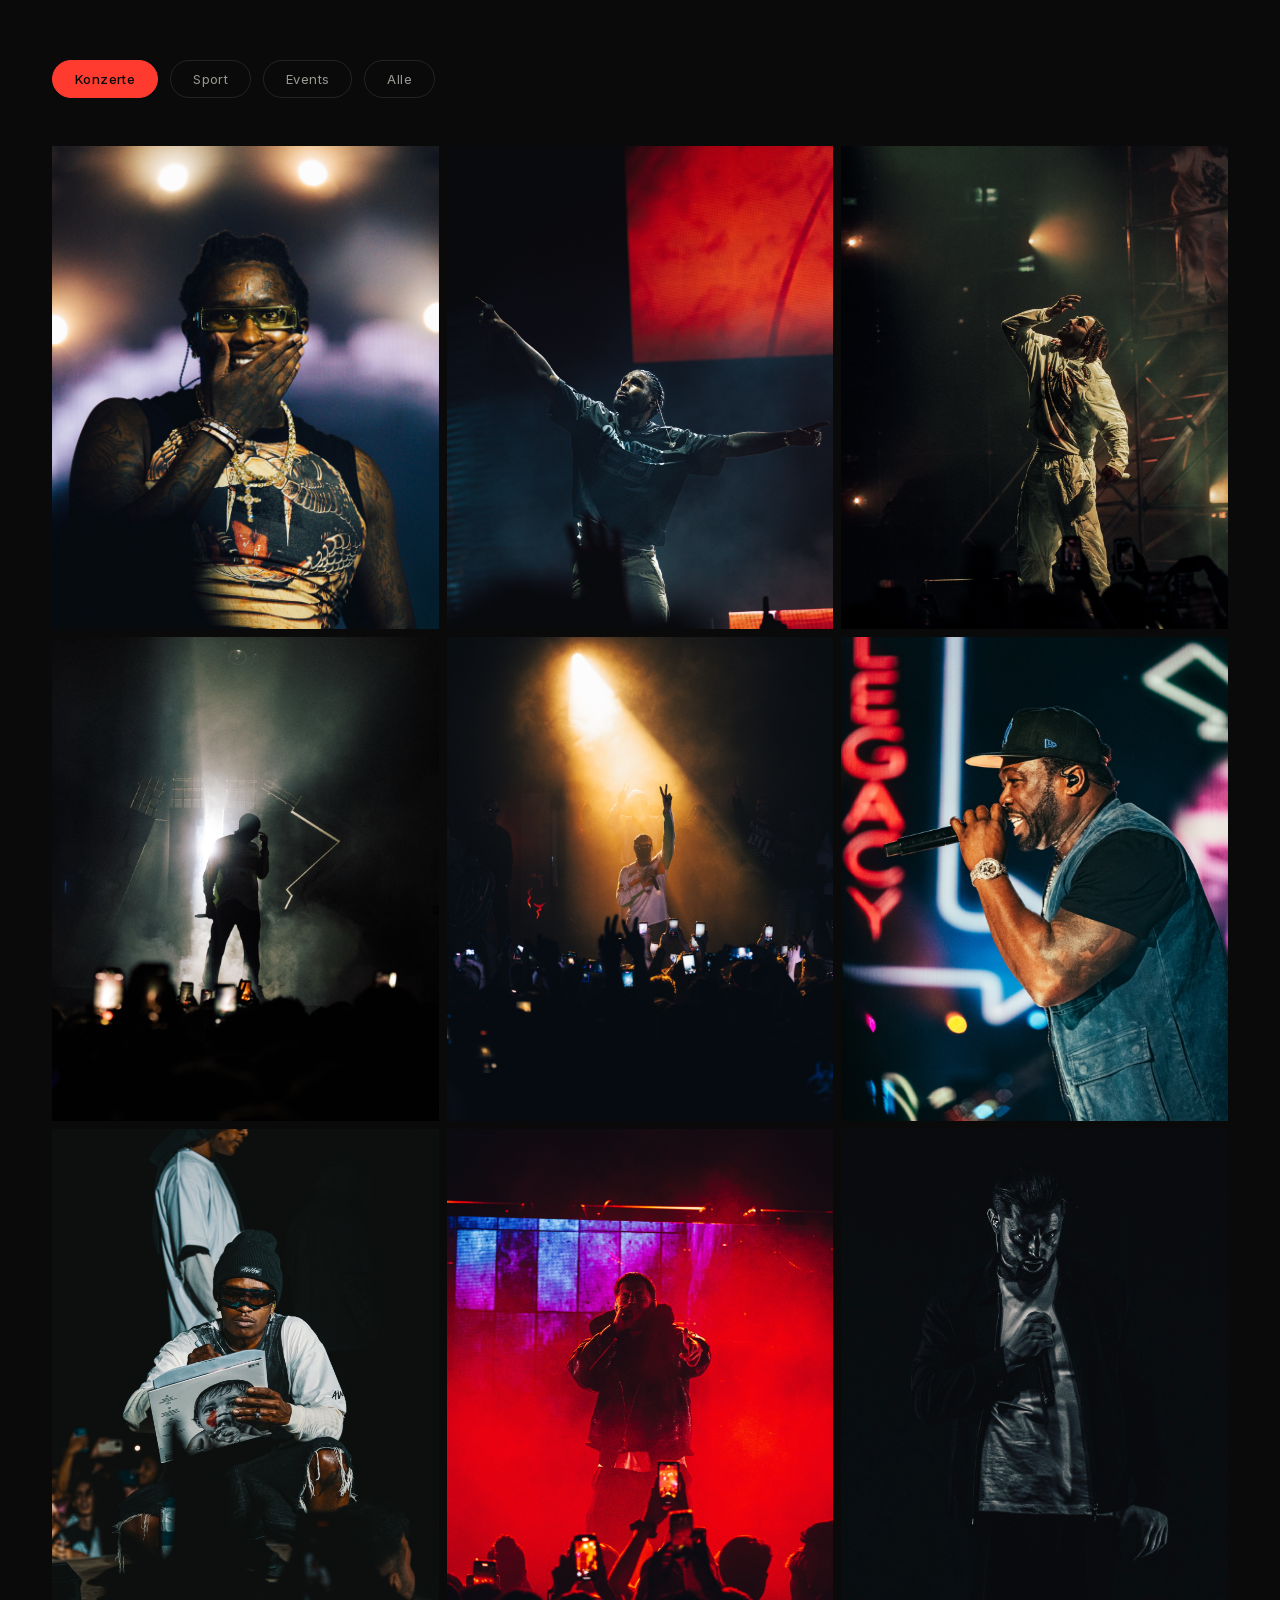
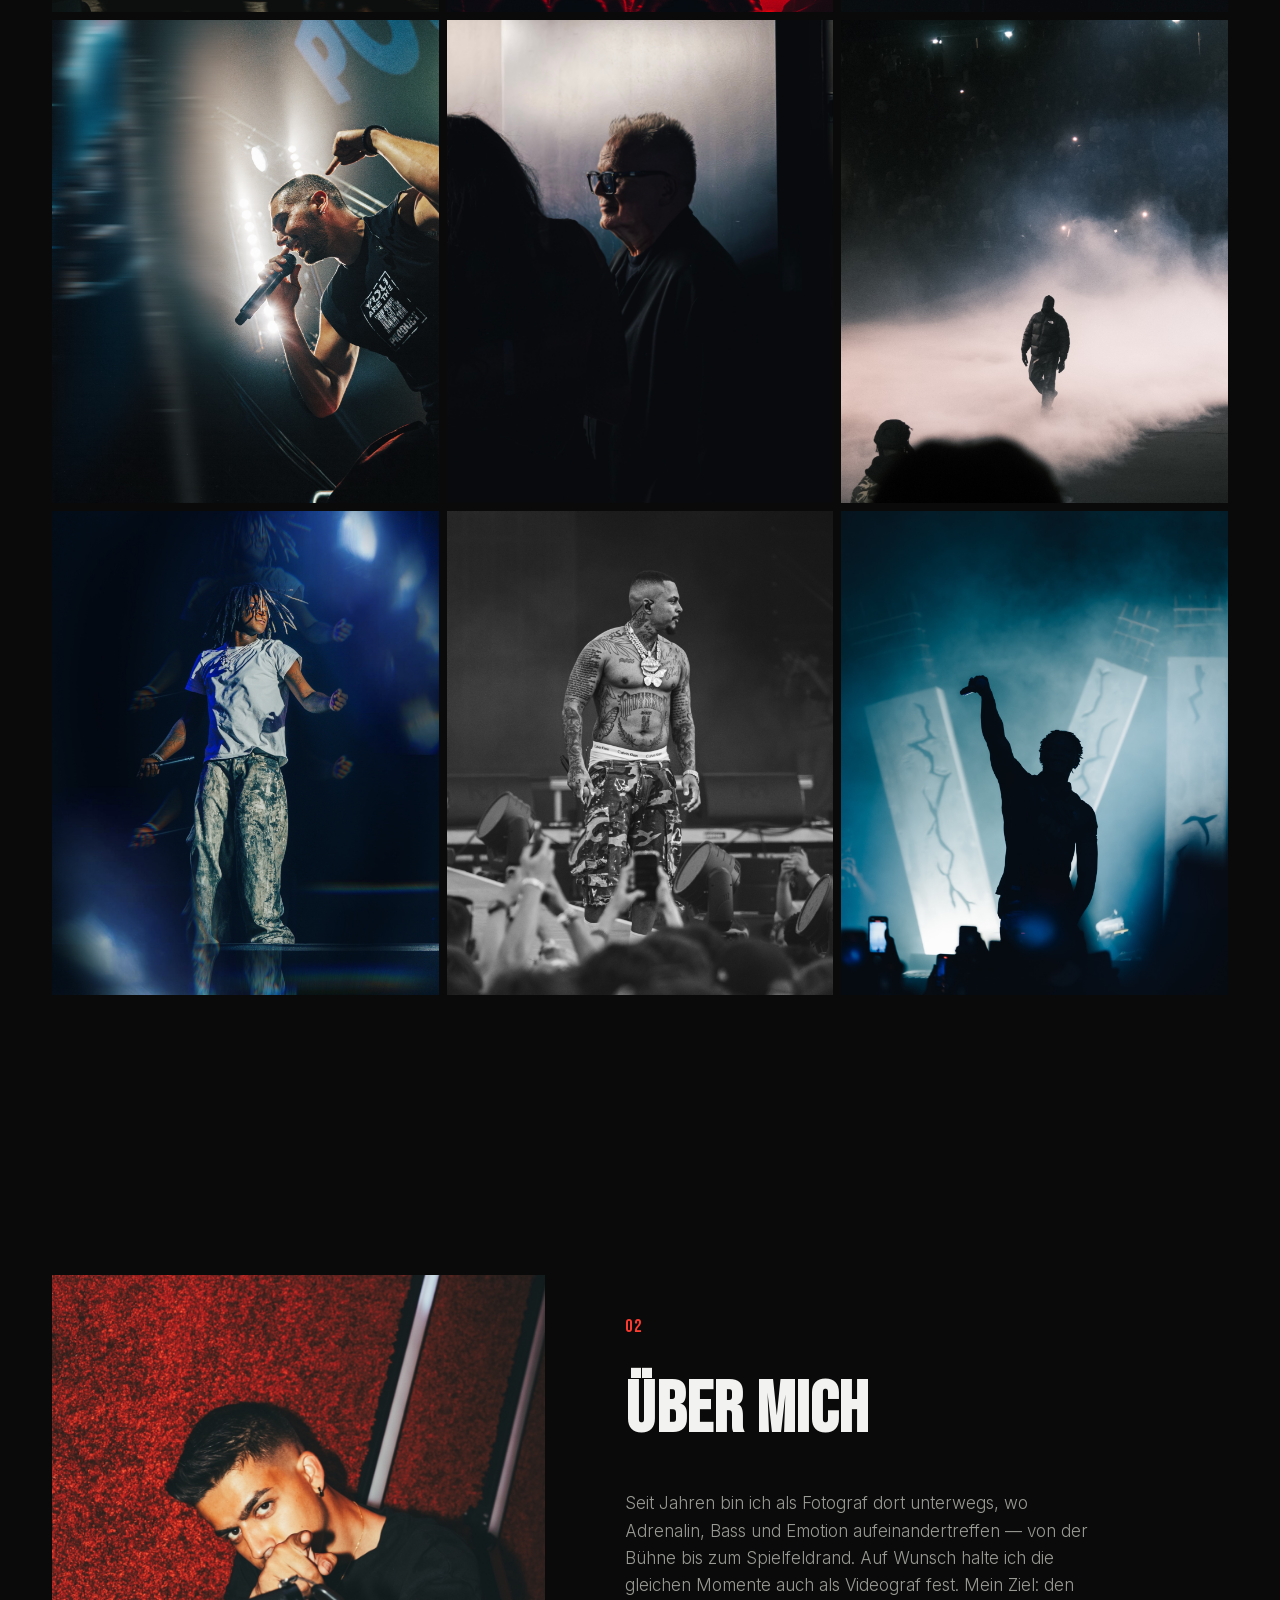
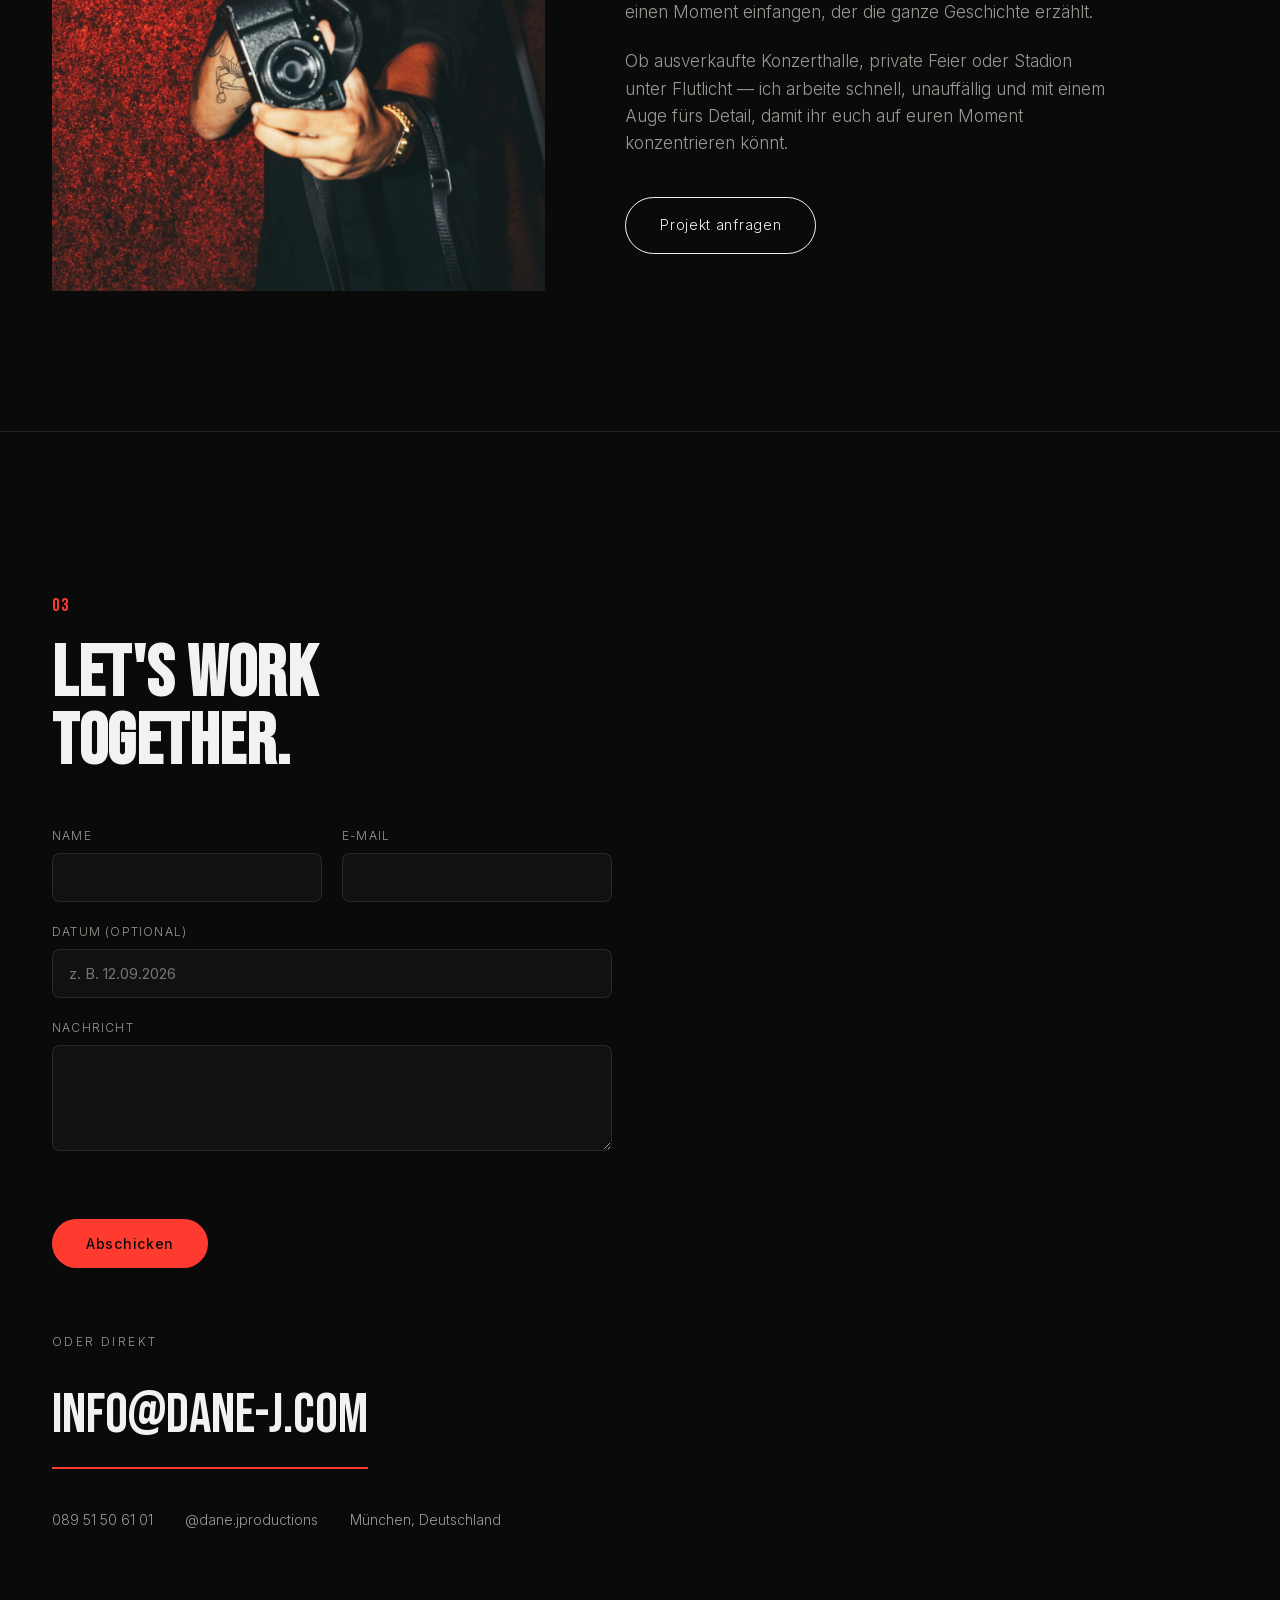
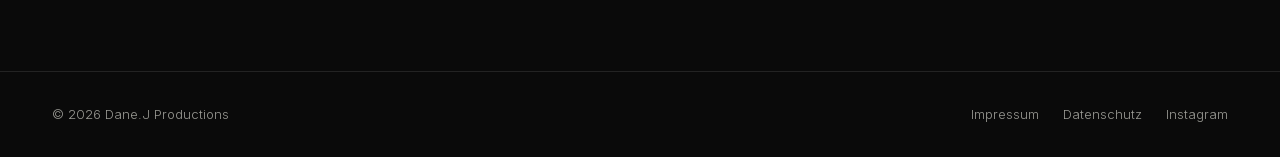
==== commit 6a199b90: "Change Konzert filter label to plural to match Events Co-Authored-By: Claude Sonnet 5 <noreply@anthr" ====
--- a/index.html
+++ b/index.html
@@ -117,7 +117,7 @@
       </div>
 
       <div class="filters reveal">
-        <button class="filter-btn active" data-filter="konzert">Konzert</button>
+        <button class="filter-btn active" data-filter="konzert">Konzerte</button>
         <button class="filter-btn" data-filter="sport">Sport</button>
         <button class="filter-btn" data-filter="event">Events</button>
         <button class="filter-btn" data-filter="all">Alle</button>
--- a/css/style.css
+++ b/css/style.css
@@ -327,10 +327,10 @@
   border-bottom: 1px solid var(--border);
 }
 .intro-text {
-  font-size: clamp(22px, 3.2vw, 34px);
+  font-size: clamp(16px, 1.8vw, 21px);
   font-weight: 300;
-  line-height: 1.5;
-  max-width: 920px;
+  line-height: 1.6;
+  max-width: 720px;
   color: var(--fg-muted);
 }
 .intro-text strong { color: var(--fg); font-weight: 500; }
